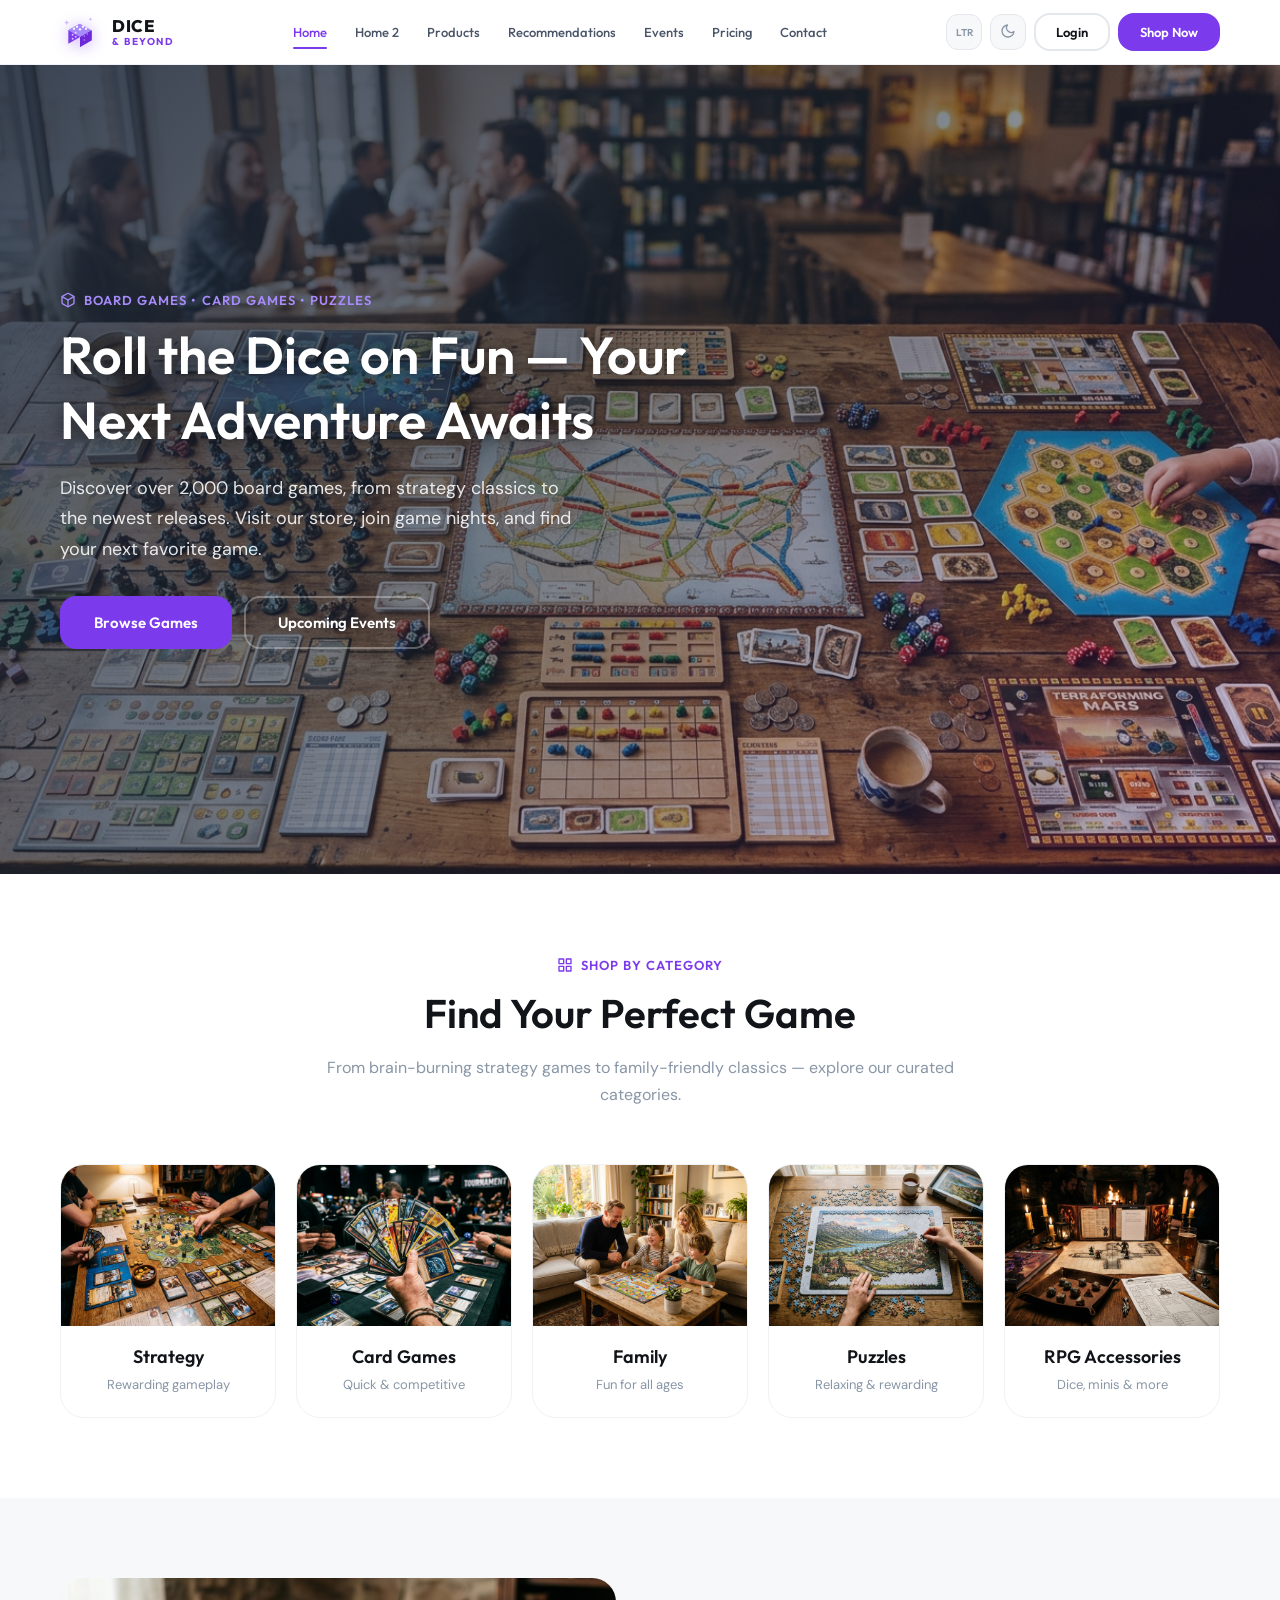
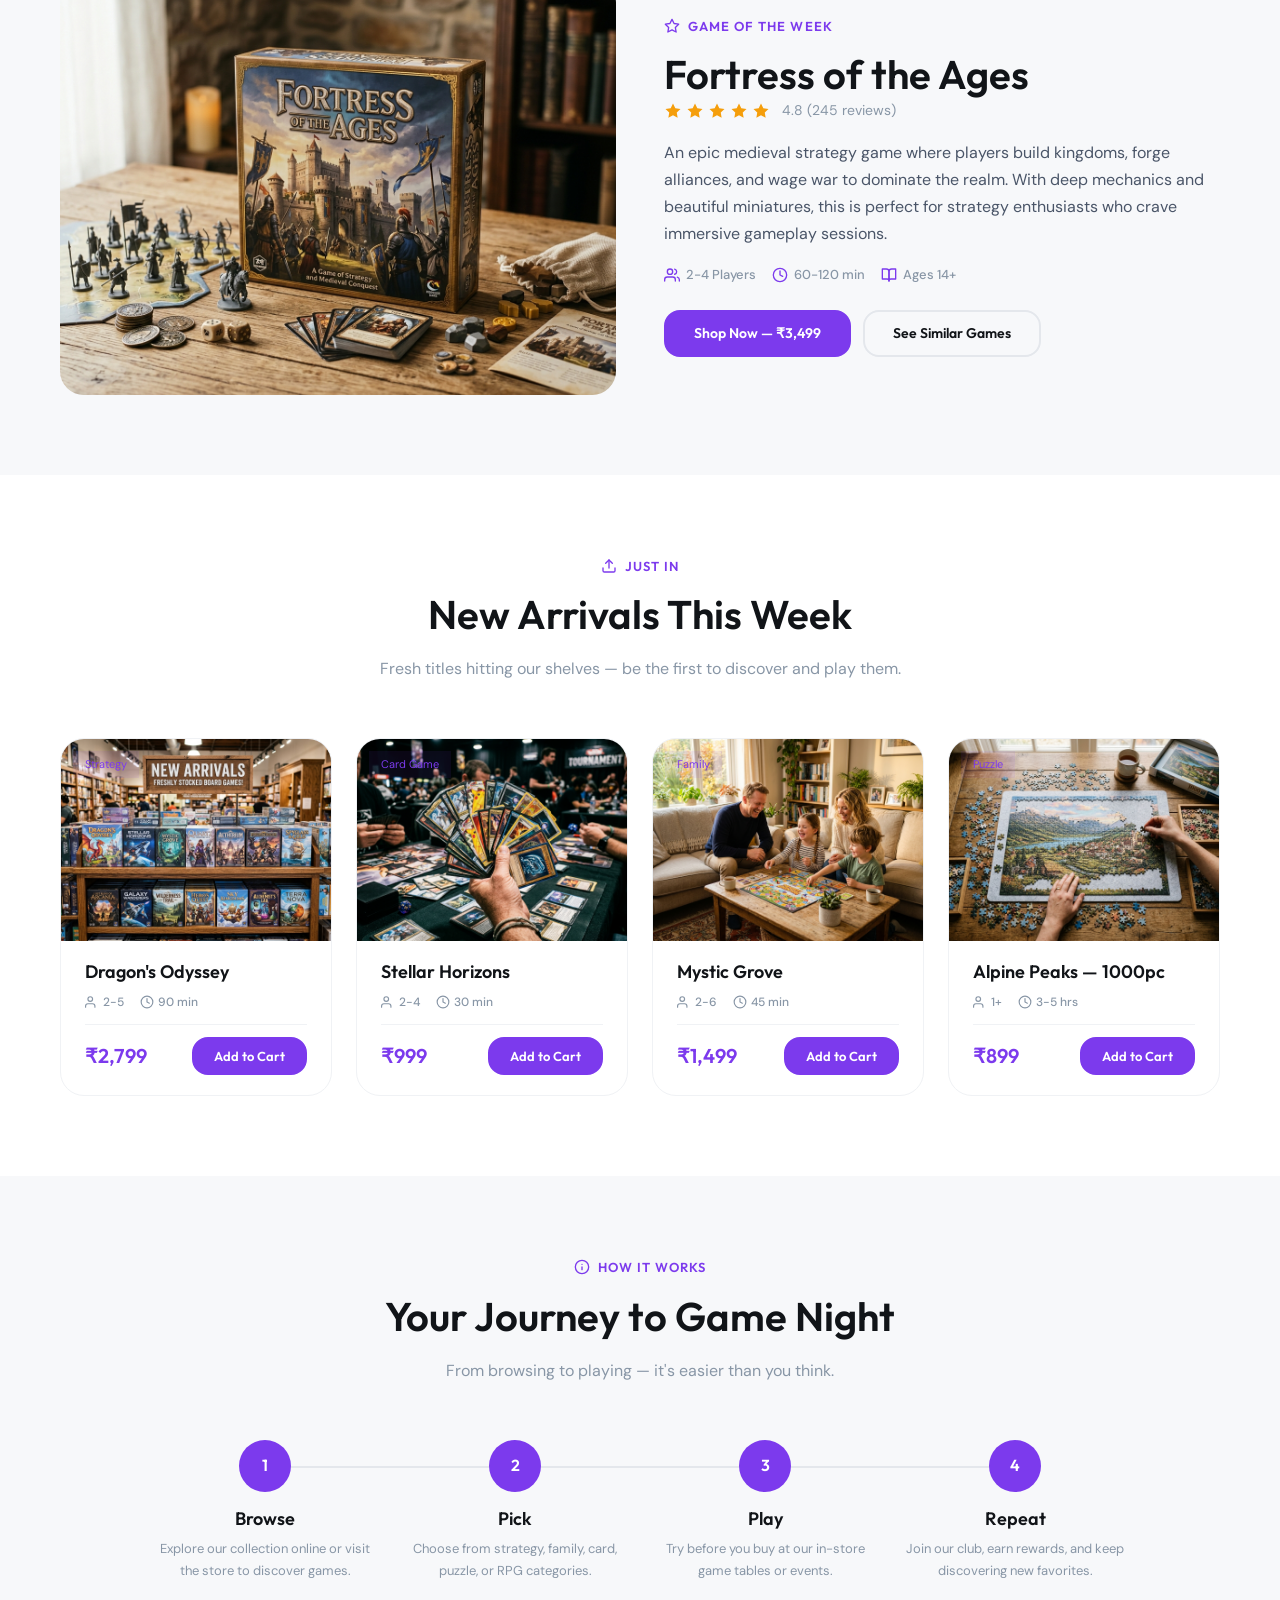
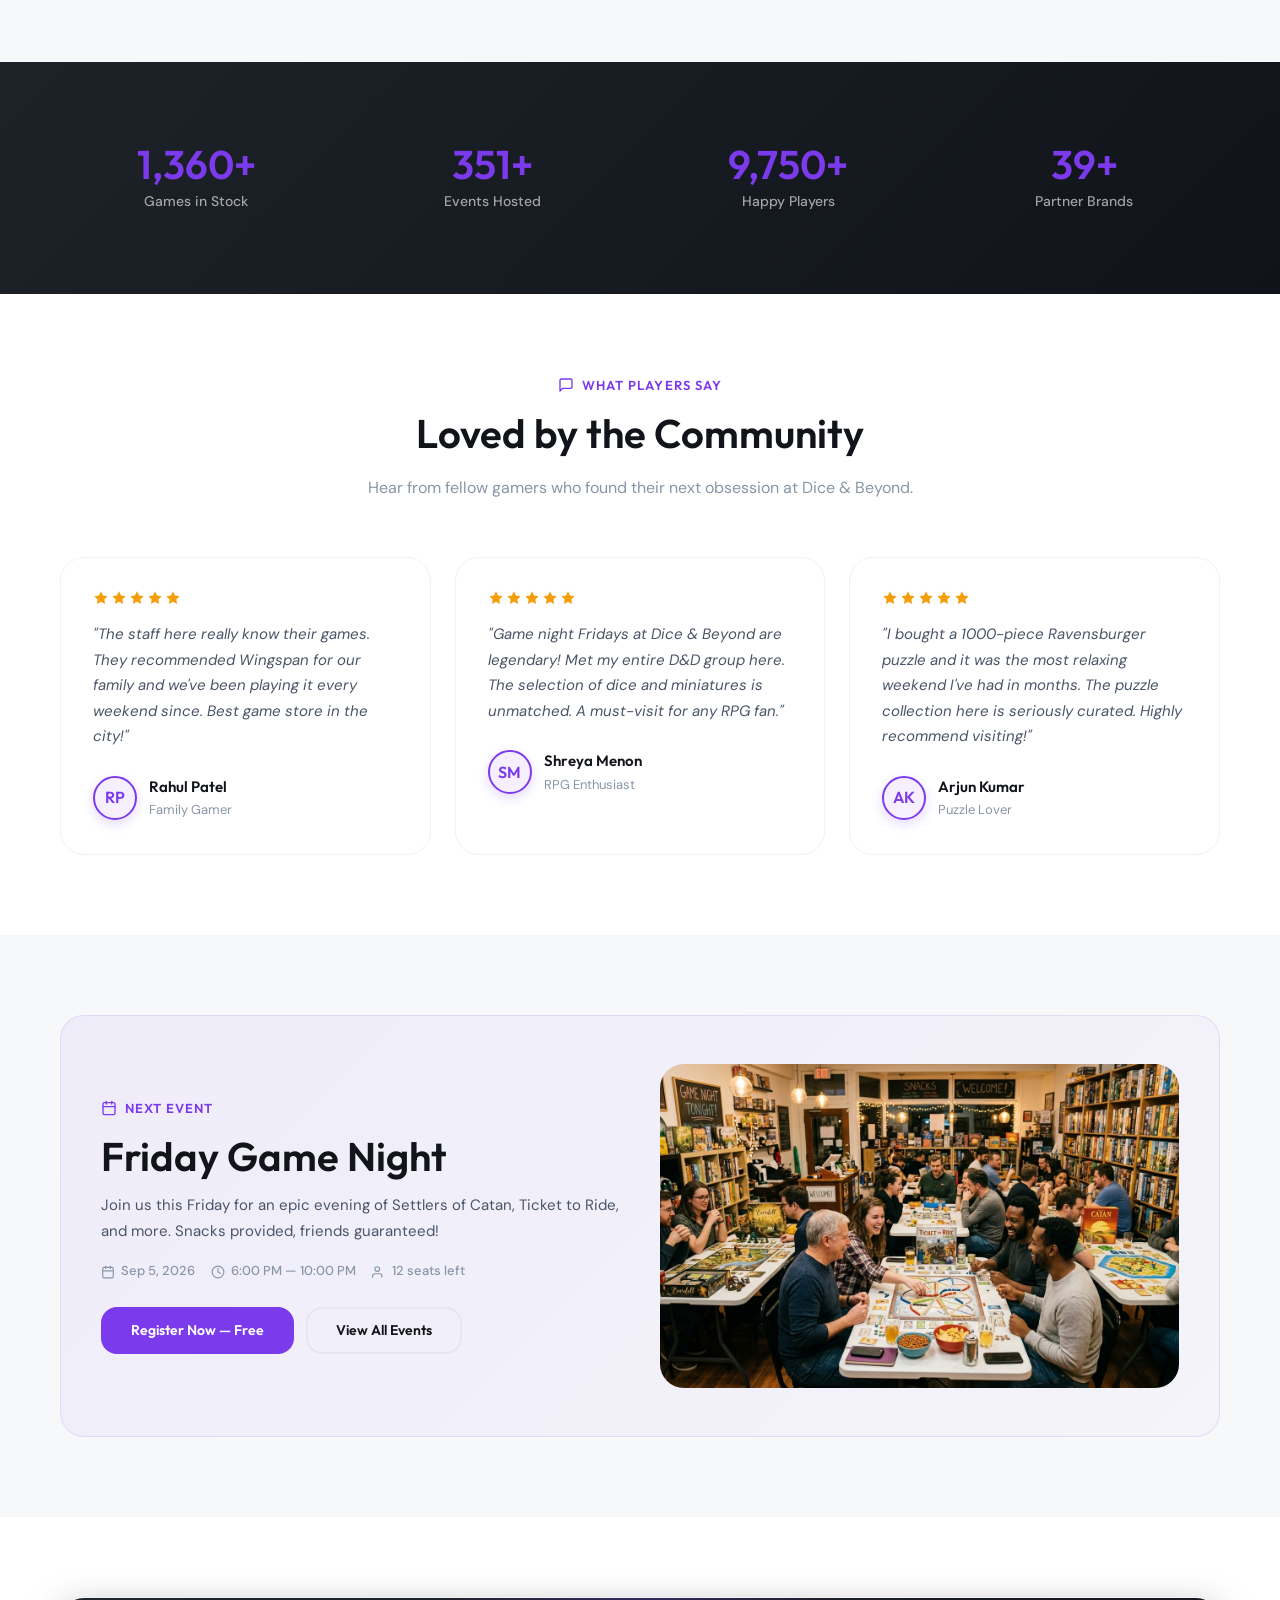
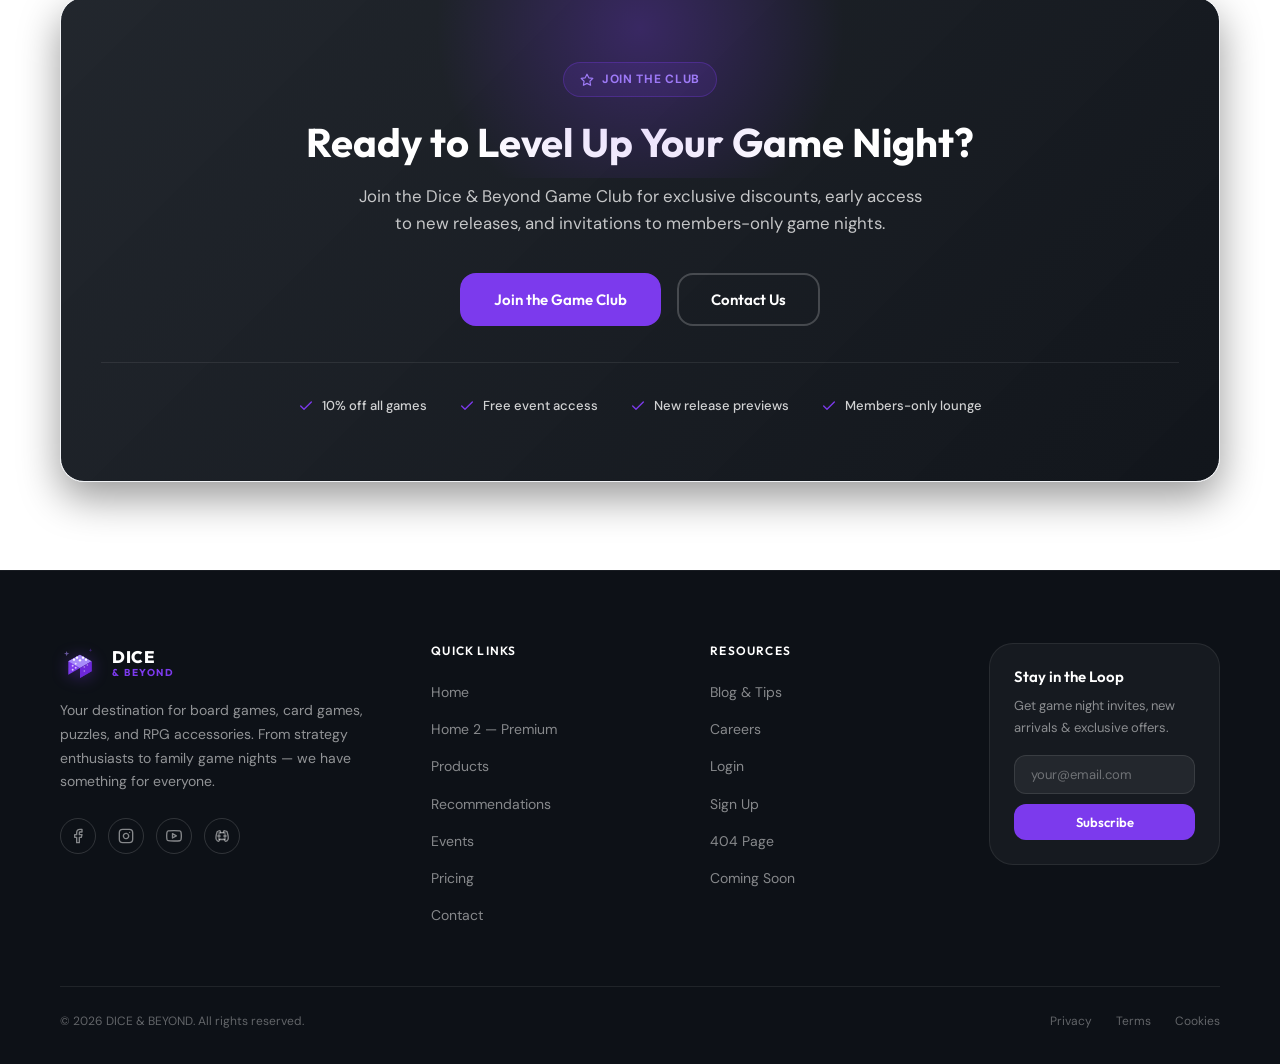
==== index.html @ 28b2716a "first commit" ====
<!DOCTYPE html>
<html lang="en" id="root-html">
<head>
    <meta charset="UTF-8">
    <meta name="viewport" content="width=device-width, initial-scale=1.0">
    <meta name="description" content="Dice & Beyond — Your ultimate destination for board games, card games, puzzles, RPG accessories, and game night events. Browse our curated collection and join the community.">
    <title>Dice & Beyond — Hobby & Board Games Store</title>
    <link rel="icon" type="image/svg+xml" href="favicon.svg">
    <link rel="stylesheet" href="style.css">
</head>
<body>

<!-- NAVBAR -->
<div id="main-nav"></div>

<!-- ====== SECTION 1: HERO ====== -->
<section class="hero">
    <div class="hero-bg">
        <img src="assets/images/hero_bg_home1.jpg" alt="Board games spread on table" />
    </div>
    <div class="hero-overlay"></div>
    <!-- Floating dice decorations -->
    <svg class="hero-dice-float" width="80" height="80" viewBox="0 0 120 120" fill="none">
        <path d="M60 75 L95 55 L95 85 L60 105 Z" fill="#A78BFA" opacity="0.5"/>
        <path d="M25 55 L60 35 L60 75 L25 95 Z" fill="#7C3AED" opacity="0.6"/>
        <path d="M25 55 L60 35 L95 55 L60 75 Z" fill="#C4B5FD" opacity="0.5"/>
        <circle cx="42" cy="50" r="3.5" fill="#fff" opacity="0.6"/>
        <circle cx="60" cy="52" r="3.5" fill="#fff" opacity="0.6"/>
        <circle cx="78" cy="50" r="3.5" fill="#fff" opacity="0.6"/>
    </svg>
    <svg class="hero-dice-float" width="60" height="60" viewBox="0 0 120 120" fill="none">
        <path d="M60 75 L95 55 L95 85 L60 105 Z" fill="#A78BFA" opacity="0.4"/>
        <path d="M25 55 L60 35 L60 75 L25 95 Z" fill="#7C3AED" opacity="0.5"/>
        <path d="M25 55 L60 35 L95 55 L60 75 Z" fill="#C4B5FD" opacity="0.4"/>
    </svg>
    <div class="container hero-content">
        <div class="section-label" style="color:#A78BFA;">
            <svg xmlns="http://www.w3.org/2000/svg" width="16" height="16" viewBox="0 0 24 24" fill="none" stroke="currentColor" stroke-width="2" stroke-linecap="round" stroke-linejoin="round"><path d="M21 16V8a2 2 0 0 0-1-1.73l-7-4a2 2 0 0 0-2 0l-7 4A2 2 0 0 0 3 8v8a2 2 0 0 0 1 1.73l7 4a2 2 0 0 0 2 0l7-4A2 2 0 0 0 21 16z"/><polyline points="3.27 6.96 12 12.01 20.73 6.96"/><line x1="12" y1="22.08" x2="12" y2="12"/></svg>
            BOARD GAMES • CARD GAMES • PUZZLES
        </div>
        <h1 style="color:#fff;max-width:650px;margin-bottom:1.25rem;text-shadow:0 3px 18px rgba(0,0,0,0.6);">Roll the Dice on Fun — Your Next Adventure Awaits</h1>
        <p style="color:rgba(255,255,255,0.88);font-size:1.125rem;max-width:520px;margin-bottom:2rem;">Discover over 2,000 board games, from strategy classics to the newest releases. Visit our store, join game nights, and find your next favorite game.</p>
        <div style="display:flex;gap:0.75rem;flex-wrap:wrap;">
            <a href="products.html" class="btn btn-primary btn-lg">Browse Games</a>
            <a href="events.html" class="btn btn-secondary btn-lg" style="color:#fff;border-color:rgba(255,255,255,0.3);">Upcoming Events</a>
        </div>
    </div>
</section>

<!-- ====== SECTION 2: FEATURED CATEGORIES ====== -->
<section class="section">
    <div class="container">
        <div class="section-header animate-on-scroll">
            <div class="section-label"><svg xmlns="http://www.w3.org/2000/svg" width="16" height="16" viewBox="0 0 24 24" fill="none" stroke="currentColor" stroke-width="2" stroke-linecap="round" stroke-linejoin="round"><rect x="3" y="3" width="7" height="7"/><rect x="14" y="3" width="7" height="7"/><rect x="14" y="14" width="7" height="7"/><rect x="3" y="14" width="7" height="7"/></svg> Shop by Category</div>
            <h2>Find Your Perfect Game</h2>
            <p>From brain-burning strategy games to family-friendly classics — explore our curated categories.</p>
        </div>
        <div class="grid grid-5 animate-on-scroll" style="gap:1.25rem;">
            <!-- Strategy -->
            <div class="card-flat" style="text-align:center;">
                <div style="aspect-ratio:4/3;overflow:hidden;">
                    <img src="assets/images/category_strategy.jpg" alt="Strategy Games" class="img-cover" />
                </div>
                <div style="padding:1.25rem;">
                    <h4 style="margin-bottom:0.375rem;">Strategy</h4>
                    <p style="font-size:0.8125rem;color:var(--text-muted);">Rewarding gameplay</p>
                </div>
            </div>
            <!-- Card -->
            <div class="card-flat" style="text-align:center;">
                <div style="aspect-ratio:4/3;overflow:hidden;">
                    <img src="assets/images/category_card.jpg" alt="Card Games" class="img-cover" />
                </div>
                <div style="padding:1.25rem;">
                    <h4 style="margin-bottom:0.375rem;">Card Games</h4>
                    <p style="font-size:0.8125rem;color:var(--text-muted);">Quick & competitive</p>
                </div>
            </div>
            <!-- Family -->
            <div class="card-flat" style="text-align:center;">
                <div style="aspect-ratio:4/3;overflow:hidden;">
                    <img src="assets/images/category_family.jpg" alt="Family Games" class="img-cover" />
                </div>
                <div style="padding:1.25rem;">
                    <h4 style="margin-bottom:0.375rem;">Family</h4>
                    <p style="font-size:0.8125rem;color:var(--text-muted);">Fun for all ages</p>
                </div>
            </div>
            <!-- Puzzle -->
            <div class="card-flat" style="text-align:center;">
                <div style="aspect-ratio:4/3;overflow:hidden;">
                    <img src="assets/images/category_puzzle.jpg" alt="Puzzles" class="img-cover" />
                </div>
                <div style="padding:1.25rem;">
                    <h4 style="margin-bottom:0.375rem;">Puzzles</h4>
                    <p style="font-size:0.8125rem;color:var(--text-muted);">Relaxing & rewarding</p>
                </div>
            </div>
            <!-- RPG -->
            <div class="card-flat" style="text-align:center;">
                <div style="aspect-ratio:4/3;overflow:hidden;">
                    <img src="assets/images/category_rpg.jpg" alt="RPG Accessories" class="img-cover" />
                </div>
                <div style="padding:1.25rem;">
                    <h4 style="margin-bottom:0.375rem;">RPG Accessories</h4>
                    <p style="font-size:0.8125rem;color:var(--text-muted);">Dice, minis & more</p>
                </div>
            </div>
        </div>
    </div>
</section>

<!-- ====== SECTION 4: GAME OF THE WEEK ====== -->
<section class="section bg-surface">
    <div class="container">
        <div class="gotw-split animate-on-scroll">
            <div class="gotw-image">
                <img src="assets/images/game_of_week.jpg" alt="Fortress of the Ages — Game of the Week" />
            </div>
            <div class="gotw-details">
                <div class="section-label"><svg xmlns="http://www.w3.org/2000/svg" width="16" height="16" viewBox="0 0 24 24" fill="none" stroke="currentColor" stroke-width="2" stroke-linecap="round" stroke-linejoin="round"><polygon points="12 2 15.09 8.26 22 9.27 17 14.14 18.18 21.02 12 17.77 5.82 21.02 7 14.14 2 9.27 8.91 8.26 12 2"/></svg> Game of the Week</div>
                <h2>Fortress of the Ages</h2>
                <div class="game-rating">
                    <svg xmlns="http://www.w3.org/2000/svg" width="18" height="18" viewBox="0 0 24 24" fill="#F59E0B" stroke="none"><polygon points="12 2 15.09 8.26 22 9.27 17 14.14 18.18 21.02 12 17.77 5.82 21.02 7 14.14 2 9.27 8.91 8.26 12 2"/></svg>
                    <svg xmlns="http://www.w3.org/2000/svg" width="18" height="18" viewBox="0 0 24 24" fill="#F59E0B" stroke="none"><polygon points="12 2 15.09 8.26 22 9.27 17 14.14 18.18 21.02 12 17.77 5.82 21.02 7 14.14 2 9.27 8.91 8.26 12 2"/></svg>
                    <svg xmlns="http://www.w3.org/2000/svg" width="18" height="18" viewBox="0 0 24 24" fill="#F59E0B" stroke="none"><polygon points="12 2 15.09 8.26 22 9.27 17 14.14 18.18 21.02 12 17.77 5.82 21.02 7 14.14 2 9.27 8.91 8.26 12 2"/></svg>
                    <svg xmlns="http://www.w3.org/2000/svg" width="18" height="18" viewBox="0 0 24 24" fill="#F59E0B" stroke="none"><polygon points="12 2 15.09 8.26 22 9.27 17 14.14 18.18 21.02 12 17.77 5.82 21.02 7 14.14 2 9.27 8.91 8.26 12 2"/></svg>
                    <svg xmlns="http://www.w3.org/2000/svg" width="18" height="18" viewBox="0 0 24 24" fill="#F59E0B" stroke="none"><polygon points="12 2 15.09 8.26 22 9.27 17 14.14 18.18 21.02 12 17.77 5.82 21.02 7 14.14 2 9.27 8.91 8.26 12 2"/></svg>
                    <span style="font-size:0.875rem;color:var(--text-muted);margin-left:0.5rem;">4.8 (245 reviews)</span>
                </div>
                <p style="margin-bottom:1rem;">An epic medieval strategy game where players build kingdoms, forge alliances, and wage war to dominate the realm. With deep mechanics and beautiful miniatures, this is perfect for strategy enthusiasts who crave immersive gameplay sessions.</p>
                <div class="game-meta">
                    <span class="game-meta-item"><svg xmlns="http://www.w3.org/2000/svg" width="16" height="16" viewBox="0 0 24 24" fill="none" stroke="currentColor" stroke-width="2" stroke-linecap="round" stroke-linejoin="round"><path d="M17 21v-2a4 4 0 0 0-4-4H5a4 4 0 0 0-4 4v2"/><circle cx="9" cy="7" r="4"/><path d="M23 21v-2a4 4 0 0 0-3-3.87"/><path d="M16 3.13a4 4 0 0 1 0 7.75"/></svg> 2-4 Players</span>
                    <span class="game-meta-item"><svg xmlns="http://www.w3.org/2000/svg" width="16" height="16" viewBox="0 0 24 24" fill="none" stroke="currentColor" stroke-width="2" stroke-linecap="round" stroke-linejoin="round"><circle cx="12" cy="12" r="10"/><polyline points="12 6 12 12 16 14"/></svg> 60-120 min</span>
                    <span class="game-meta-item"><svg xmlns="http://www.w3.org/2000/svg" width="16" height="16" viewBox="0 0 24 24" fill="none" stroke="currentColor" stroke-width="2" stroke-linecap="round" stroke-linejoin="round"><path d="M2 3h6a4 4 0 0 1 4 4v14a3 3 0 0 0-3-3H2z"/><path d="M22 3h-6a4 4 0 0 0-4 4v14a3 3 0 0 1 3-3h7z"/></svg> Ages 14+</span>
                </div>
                <div style="display:flex;gap:0.75rem;flex-wrap:wrap;">
                    <a href="products.html" class="btn btn-primary">Shop Now — ₹3,499</a>
                    <a href="recommendations.html" class="btn btn-secondary">See Similar Games</a>
                </div>
            </div>
        </div>
    </div>
</section>

<!-- ====== SECTION 5: NEW ARRIVALS ====== -->
<section class="section">
    <div class="container">
        <div class="section-header animate-on-scroll">
            <div class="section-label"><svg xmlns="http://www.w3.org/2000/svg" width="16" height="16" viewBox="0 0 24 24" fill="none" stroke="currentColor" stroke-width="2" stroke-linecap="round" stroke-linejoin="round"><path d="M21 15v4a2 2 0 0 1-2 2H5a2 2 0 0 1-2-2v-4"/><polyline points="17 8 12 3 7 8"/><line x1="12" y1="3" x2="12" y2="15"/></svg> Just In</div>
            <h2>New Arrivals This Week</h2>
            <p>Fresh titles hitting our shelves — be the first to discover and play them.</p>
        </div>
        <div class="grid grid-4 animate-on-scroll">
            <div class="product-card">
                <div class="product-card-image"><img src="assets/images/new_arrivals.jpg" alt="Dragon's Odyssey" /><span class="badge-category">Strategy</span></div>
                <div class="product-card-body"><h4>Dragon's Odyssey</h4><div class="product-meta"><span><svg xmlns="http://www.w3.org/2000/svg" width="14" height="14" viewBox="0 0 24 24" fill="none" stroke="currentColor" stroke-width="2" stroke-linecap="round" stroke-linejoin="round"><path d="M17 21v-2a4 4 0 0 0-4-4H5a4 4 0 0 0-4 4v2"/><circle cx="9" cy="7" r="4"/></svg> 2-5</span><span><svg xmlns="http://www.w3.org/2000/svg" width="14" height="14" viewBox="0 0 24 24" fill="none" stroke="currentColor" stroke-width="2" stroke-linecap="round" stroke-linejoin="round"><circle cx="12" cy="12" r="10"/><polyline points="12 6 12 12 16 14"/></svg> 90 min</span></div><div class="product-price">₹2,799<a href="products.html" class="btn btn-primary btn-sm">Add to Cart</a></div></div>
            </div>
            <div class="product-card">
                <div class="product-card-image"><img src="assets/images/category_card.jpg" alt="Stellar Horizons" /><span class="badge-category">Card Game</span></div>
                <div class="product-card-body"><h4>Stellar Horizons</h4><div class="product-meta"><span><svg xmlns="http://www.w3.org/2000/svg" width="14" height="14" viewBox="0 0 24 24" fill="none" stroke="currentColor" stroke-width="2" stroke-linecap="round" stroke-linejoin="round"><path d="M17 21v-2a4 4 0 0 0-4-4H5a4 4 0 0 0-4 4v2"/><circle cx="9" cy="7" r="4"/></svg> 2-4</span><span><svg xmlns="http://www.w3.org/2000/svg" width="14" height="14" viewBox="0 0 24 24" fill="none" stroke="currentColor" stroke-width="2" stroke-linecap="round" stroke-linejoin="round"><circle cx="12" cy="12" r="10"/><polyline points="12 6 12 12 16 14"/></svg> 30 min</span></div><div class="product-price">₹999<a href="products.html" class="btn btn-primary btn-sm">Add to Cart</a></div></div>
            </div>
            <div class="product-card">
                <div class="product-card-image"><img src="assets/images/category_family.jpg" alt="Mystic Grove" /><span class="badge-category">Family</span></div>
                <div class="product-card-body"><h4>Mystic Grove</h4><div class="product-meta"><span><svg xmlns="http://www.w3.org/2000/svg" width="14" height="14" viewBox="0 0 24 24" fill="none" stroke="currentColor" stroke-width="2" stroke-linecap="round" stroke-linejoin="round"><path d="M17 21v-2a4 4 0 0 0-4-4H5a4 4 0 0 0-4 4v2"/><circle cx="9" cy="7" r="4"/></svg> 2-6</span><span><svg xmlns="http://www.w3.org/2000/svg" width="14" height="14" viewBox="0 0 24 24" fill="none" stroke="currentColor" stroke-width="2" stroke-linecap="round" stroke-linejoin="round"><circle cx="12" cy="12" r="10"/><polyline points="12 6 12 12 16 14"/></svg> 45 min</span></div><div class="product-price">₹1,499<a href="products.html" class="btn btn-primary btn-sm">Add to Cart</a></div></div>
            </div>
            <div class="product-card">
                <div class="product-card-image"><img src="assets/images/category_puzzle.jpg" alt="Alpine Peaks Puzzle" /><span class="badge-category">Puzzle</span></div>
                <div class="product-card-body"><h4>Alpine Peaks — 1000pc</h4><div class="product-meta"><span><svg xmlns="http://www.w3.org/2000/svg" width="14" height="14" viewBox="0 0 24 24" fill="none" stroke="currentColor" stroke-width="2" stroke-linecap="round" stroke-linejoin="round"><path d="M17 21v-2a4 4 0 0 0-4-4H5a4 4 0 0 0-4 4v2"/><circle cx="9" cy="7" r="4"/></svg> 1+</span><span><svg xmlns="http://www.w3.org/2000/svg" width="14" height="14" viewBox="0 0 24 24" fill="none" stroke="currentColor" stroke-width="2" stroke-linecap="round" stroke-linejoin="round"><circle cx="12" cy="12" r="10"/><polyline points="12 6 12 12 16 14"/></svg> 3-5 hrs</span></div><div class="product-price">₹899<a href="products.html" class="btn btn-primary btn-sm">Add to Cart</a></div></div>
            </div>
        </div>
    </div>
</section>

<!-- ====== SECTION 6: HOW IT WORKS ====== -->
<section class="section bg-surface">
    <div class="container">
        <div class="section-header animate-on-scroll">
            <div class="section-label"><svg xmlns="http://www.w3.org/2000/svg" width="16" height="16" viewBox="0 0 24 24" fill="none" stroke="currentColor" stroke-width="2" stroke-linecap="round" stroke-linejoin="round"><circle cx="12" cy="12" r="10"/><path d="M12 16v-4"/><path d="M12 8h.01"/></svg> How It Works</div>
            <h2>Your Journey to Game Night</h2>
            <p>From browsing to playing — it's easier than you think.</p>
        </div>
        <div class="process-strip animate-on-scroll">
            <div class="process-step">
                <div class="process-number">1</div>
                <h4>Browse</h4>
                <p>Explore our collection online or visit the store to discover games.</p>
            </div>
            <div class="process-step">
                <div class="process-number">2</div>
                <h4>Pick</h4>
                <p>Choose from strategy, family, card, puzzle, or RPG categories.</p>
            </div>
            <div class="process-step">
                <div class="process-number">3</div>
                <h4>Play</h4>
                <p>Try before you buy at our in-store game tables or events.</p>
            </div>
            <div class="process-step">
                <div class="process-number">4</div>
                <h4>Repeat</h4>
                <p>Join our club, earn rewards, and keep discovering new favorites.</p>
            </div>
        </div>
    </div>
</section>

<!-- ====== SECTION 7: STATS ====== -->
<section class="section" style="background:linear-gradient(135deg, rgba(22,27,34,0.97) 0%, rgba(13,17,23,0.99) 100%);color:#fff;">
    <div class="container">
        <div class="grid grid-4 animate-on-scroll" style="text-align:center;">
            <div class="stat-item">
                <div class="stat-value" data-count="2000" data-suffix="+">0</div>
                <div class="stat-label" style="color:rgba(255,255,255,0.6);">Games in Stock</div>
            </div>
            <div class="stat-item">
                <div class="stat-value" data-count="500" data-suffix="+">0</div>
                <div class="stat-label" style="color:rgba(255,255,255,0.6);">Events Hosted</div>
            </div>
            <div class="stat-item">
                <div class="stat-value" data-count="15000" data-suffix="+">0</div>
                <div class="stat-label" style="color:rgba(255,255,255,0.6);">Happy Players</div>
            </div>
            <div class="stat-item">
                <div class="stat-value" data-count="50" data-suffix="+">0</div>
                <div class="stat-label" style="color:rgba(255,255,255,0.6);">Partner Brands</div>
            </div>
        </div>
    </div>
</section>

<!-- ====== SECTION 8: TESTIMONIALS ====== -->
<section class="section">
    <div class="container">
        <div class="section-header animate-on-scroll">
            <div class="section-label"><svg xmlns="http://www.w3.org/2000/svg" width="16" height="16" viewBox="0 0 24 24" fill="none" stroke="currentColor" stroke-width="2" stroke-linecap="round" stroke-linejoin="round"><path d="M21 15a2 2 0 0 1-2 2H7l-4 4V5a2 2 0 0 1 2-2h14a2 2 0 0 1 2 2z"/></svg> What Players Say</div>
            <h2>Loved by the Community</h2>
            <p>Hear from fellow gamers who found their next obsession at Dice & Beyond.</p>
        </div>
        <div class="grid grid-3 animate-on-scroll">
            <div class="testimonial-card">
                <div class="stars">
                    <svg xmlns="http://www.w3.org/2000/svg" width="16" height="16" viewBox="0 0 24 24" fill="#F59E0B" stroke="none"><polygon points="12 2 15.09 8.26 22 9.27 17 14.14 18.18 21.02 12 17.77 5.82 21.02 7 14.14 2 9.27 8.91 8.26 12 2"/></svg>
                    <svg xmlns="http://www.w3.org/2000/svg" width="16" height="16" viewBox="0 0 24 24" fill="#F59E0B" stroke="none"><polygon points="12 2 15.09 8.26 22 9.27 17 14.14 18.18 21.02 12 17.77 5.82 21.02 7 14.14 2 9.27 8.91 8.26 12 2"/></svg>
                    <svg xmlns="http://www.w3.org/2000/svg" width="16" height="16" viewBox="0 0 24 24" fill="#F59E0B" stroke="none"><polygon points="12 2 15.09 8.26 22 9.27 17 14.14 18.18 21.02 12 17.77 5.82 21.02 7 14.14 2 9.27 8.91 8.26 12 2"/></svg>
                    <svg xmlns="http://www.w3.org/2000/svg" width="16" height="16" viewBox="0 0 24 24" fill="#F59E0B" stroke="none"><polygon points="12 2 15.09 8.26 22 9.27 17 14.14 18.18 21.02 12 17.77 5.82 21.02 7 14.14 2 9.27 8.91 8.26 12 2"/></svg>
                    <svg xmlns="http://www.w3.org/2000/svg" width="16" height="16" viewBox="0 0 24 24" fill="#F59E0B" stroke="none"><polygon points="12 2 15.09 8.26 22 9.27 17 14.14 18.18 21.02 12 17.77 5.82 21.02 7 14.14 2 9.27 8.91 8.26 12 2"/></svg>
                </div>
                <p class="quote">"The staff here really know their games. They recommended Wingspan for our family and we've been playing it every weekend since. Best game store in the city!"</p>
                <div class="author">
                    <div class="author-avatar">RP</div>
                    <div>
                        <div class="author-name">Rahul Patel</div>
                        <div class="author-role">Family Gamer</div>
                    </div>
                </div>
            </div>
            <div class="testimonial-card">
                <div class="stars">
                    <svg xmlns="http://www.w3.org/2000/svg" width="16" height="16" viewBox="0 0 24 24" fill="#F59E0B" stroke="none"><polygon points="12 2 15.09 8.26 22 9.27 17 14.14 18.18 21.02 12 17.77 5.82 21.02 7 14.14 2 9.27 8.91 8.26 12 2"/></svg>
                    <svg xmlns="http://www.w3.org/2000/svg" width="16" height="16" viewBox="0 0 24 24" fill="#F59E0B" stroke="none"><polygon points="12 2 15.09 8.26 22 9.27 17 14.14 18.18 21.02 12 17.77 5.82 21.02 7 14.14 2 9.27 8.91 8.26 12 2"/></svg>
                    <svg xmlns="http://www.w3.org/2000/svg" width="16" height="16" viewBox="0 0 24 24" fill="#F59E0B" stroke="none"><polygon points="12 2 15.09 8.26 22 9.27 17 14.14 18.18 21.02 12 17.77 5.82 21.02 7 14.14 2 9.27 8.91 8.26 12 2"/></svg>
                    <svg xmlns="http://www.w3.org/2000/svg" width="16" height="16" viewBox="0 0 24 24" fill="#F59E0B" stroke="none"><polygon points="12 2 15.09 8.26 22 9.27 17 14.14 18.18 21.02 12 17.77 5.82 21.02 7 14.14 2 9.27 8.91 8.26 12 2"/></svg>
                    <svg xmlns="http://www.w3.org/2000/svg" width="16" height="16" viewBox="0 0 24 24" fill="#F59E0B" stroke="none"><polygon points="12 2 15.09 8.26 22 9.27 17 14.14 18.18 21.02 12 17.77 5.82 21.02 7 14.14 2 9.27 8.91 8.26 12 2"/></svg>
                </div>
                <p class="quote">"Game night Fridays at Dice & Beyond are legendary! Met my entire D&D group here. The selection of dice and miniatures is unmatched. A must-visit for any RPG fan."</p>
                <div class="author">
                    <div class="author-avatar">SM</div>
                    <div>
                        <div class="author-name">Shreya Menon</div>
                        <div class="author-role">RPG Enthusiast</div>
                    </div>
                </div>
            </div>
            <div class="testimonial-card">
                <div class="stars">
                    <svg xmlns="http://www.w3.org/2000/svg" width="16" height="16" viewBox="0 0 24 24" fill="#F59E0B" stroke="none"><polygon points="12 2 15.09 8.26 22 9.27 17 14.14 18.18 21.02 12 17.77 5.82 21.02 7 14.14 2 9.27 8.91 8.26 12 2"/></svg>
                    <svg xmlns="http://www.w3.org/2000/svg" width="16" height="16" viewBox="0 0 24 24" fill="#F59E0B" stroke="none"><polygon points="12 2 15.09 8.26 22 9.27 17 14.14 18.18 21.02 12 17.77 5.82 21.02 7 14.14 2 9.27 8.91 8.26 12 2"/></svg>
                    <svg xmlns="http://www.w3.org/2000/svg" width="16" height="16" viewBox="0 0 24 24" fill="#F59E0B" stroke="none"><polygon points="12 2 15.09 8.26 22 9.27 17 14.14 18.18 21.02 12 17.77 5.82 21.02 7 14.14 2 9.27 8.91 8.26 12 2"/></svg>
                    <svg xmlns="http://www.w3.org/2000/svg" width="16" height="16" viewBox="0 0 24 24" fill="#F59E0B" stroke="none"><polygon points="12 2 15.09 8.26 22 9.27 17 14.14 18.18 21.02 12 17.77 5.82 21.02 7 14.14 2 9.27 8.91 8.26 12 2"/></svg>
                    <svg xmlns="http://www.w3.org/2000/svg" width="16" height="16" viewBox="0 0 24 24" fill="#F59E0B" stroke="none"><polygon points="12 2 15.09 8.26 22 9.27 17 14.14 18.18 21.02 12 17.77 5.82 21.02 7 14.14 2 9.27 8.91 8.26 12 2"/></svg>
                </div>
                <p class="quote">"I bought a 1000-piece Ravensburger puzzle and it was the most relaxing weekend I've had in months. The puzzle collection here is seriously curated. Highly recommend visiting!"</p>
                <div class="author">
                    <div class="author-avatar">AK</div>
                    <div>
                        <div class="author-name">Arjun Kumar</div>
                        <div class="author-role">Puzzle Lover</div>
                    </div>
                </div>
            </div>
        </div>
    </div>
</section>

<!-- ====== SECTION 9: UPCOMING GAME NIGHT ====== -->
<section class="section bg-surface">
    <div class="container">
        <div class="animate-on-scroll" style="background:linear-gradient(135deg, rgba(124,58,237,0.06) 0%, rgba(167,139,250,0.04) 100%);border:1px solid rgba(124,58,237,0.12);border-radius:var(--radius-2xl);padding:3rem 2.5rem;display:grid;grid-template-columns:1fr 1fr;gap:2.5rem;align-items:center;">
            <div>
                <div class="section-label"><svg xmlns="http://www.w3.org/2000/svg" width="16" height="16" viewBox="0 0 24 24" fill="none" stroke="currentColor" stroke-width="2" stroke-linecap="round" stroke-linejoin="round"><rect x="3" y="4" width="18" height="18" rx="2" ry="2"/><line x1="16" y1="2" x2="16" y2="6"/><line x1="8" y1="2" x2="8" y2="6"/><line x1="3" y1="10" x2="21" y2="10"/></svg> Next Event</div>
                <h2 style="margin-bottom:0.75rem;">Friday Game Night</h2>
                <p style="margin-bottom:1rem;font-size:0.9375rem;">Join us this Friday for an epic evening of Settlers of Catan, Ticket to Ride, and more. Snacks provided, friends guaranteed!</p>
                <div style="display:flex;gap:1rem;margin-bottom:1.5rem;flex-wrap:wrap;">
                    <span style="display:inline-flex;align-items:center;gap:0.375rem;font-size:0.8125rem;color:var(--text-muted);font-weight:500;"><svg xmlns="http://www.w3.org/2000/svg" width="14" height="14" viewBox="0 0 24 24" fill="none" stroke="currentColor" stroke-width="2" stroke-linecap="round" stroke-linejoin="round"><rect x="3" y="4" width="18" height="18" rx="2" ry="2"/><line x1="16" y1="2" x2="16" y2="6"/><line x1="8" y1="2" x2="8" y2="6"/><line x1="3" y1="10" x2="21" y2="10"/></svg> Sep 5, 2026</span>
                    <span style="display:inline-flex;align-items:center;gap:0.375rem;font-size:0.8125rem;color:var(--text-muted);font-weight:500;"><svg xmlns="http://www.w3.org/2000/svg" width="14" height="14" viewBox="0 0 24 24" fill="none" stroke="currentColor" stroke-width="2" stroke-linecap="round" stroke-linejoin="round"><circle cx="12" cy="12" r="10"/><polyline points="12 6 12 12 16 14"/></svg> 6:00 PM — 10:00 PM</span>
                    <span style="display:inline-flex;align-items:center;gap:0.375rem;font-size:0.8125rem;color:var(--text-muted);font-weight:500;"><svg xmlns="http://www.w3.org/2000/svg" width="14" height="14" viewBox="0 0 24 24" fill="none" stroke="currentColor" stroke-width="2" stroke-linecap="round" stroke-linejoin="round"><path d="M17 21v-2a4 4 0 0 0-4-4H5a4 4 0 0 0-4 4v2"/><circle cx="9" cy="7" r="4"/></svg> 12 seats left</span>
                </div>
                <div style="display:flex;gap:0.75rem;flex-wrap:wrap;">
                    <a href="events.html" class="btn btn-primary">Register Now — Free</a>
                    <a href="events.html" class="btn btn-secondary">View All Events</a>
                </div>
            </div>
            <div style="border-radius:var(--radius-2xl);overflow:hidden;aspect-ratio:16/10;">
                <img src="assets/images/game_night_event.jpg" alt="Game Night Event" style="width:100%;height:100%;object-fit:cover;" />
            </div>
        </div>
        <style>
            @media (max-width: 768px) {
                .animate-on-scroll[style*="grid-template-columns"] {
                    grid-template-columns: 1fr !important;
                }
            }
        </style>
    </div>
</section>

<!-- ====== SECTION 10: CTA / NEWSLETTER ====== -->
<section class="cta-normal-section">
    <div class="container">
        <div class="cta-normal-card animate-on-scroll">
            <div class="cta-normal-badge">
                <svg xmlns="http://www.w3.org/2000/svg" width="14" height="14" viewBox="0 0 24 24" fill="none" stroke="currentColor" stroke-width="2" stroke-linecap="round" stroke-linejoin="round"><polygon points="12 2 15.09 8.26 22 9.27 17 14.14 18.18 21.02 12 17.77 5.82 21.02 7 14.14 2 9.27 8.91 8.26 12 2"/></svg>
                Join the Club
            </div>
            <h2 class="cta-normal-title">Ready to Level Up Your Game Night?</h2>
            <p class="cta-normal-desc">Join the Dice & Beyond Game Club for exclusive discounts, early access to new releases, and invitations to members-only game nights.</p>
            <div class="cta-normal-actions">
                <a href="pricing.html" class="btn btn-primary btn-lg">Join the Game Club</a>
                <a href="contact.html" class="btn btn-secondary btn-lg" style="color:#fff;border-color:rgba(255,255,255,0.2);">Contact Us</a>
            </div>
            <div class="cta-normal-features">
                <span class="cta-normal-feature-item"><svg xmlns="http://www.w3.org/2000/svg" width="16" height="16" viewBox="0 0 24 24" fill="none" stroke="currentColor" stroke-width="2.5" stroke-linecap="round" stroke-linejoin="round"><polyline points="20 6 9 17 4 12"/></svg> 10% off all games</span>
                <span class="cta-normal-feature-item"><svg xmlns="http://www.w3.org/2000/svg" width="16" height="16" viewBox="0 0 24 24" fill="none" stroke="currentColor" stroke-width="2.5" stroke-linecap="round" stroke-linejoin="round"><polyline points="20 6 9 17 4 12"/></svg> Free event access</span>
                <span class="cta-normal-feature-item"><svg xmlns="http://www.w3.org/2000/svg" width="16" height="16" viewBox="0 0 24 24" fill="none" stroke="currentColor" stroke-width="2.5" stroke-linecap="round" stroke-linejoin="round"><polyline points="20 6 9 17 4 12"/></svg> New release previews</span>
                <span class="cta-normal-feature-item"><svg xmlns="http://www.w3.org/2000/svg" width="16" height="16" viewBox="0 0 24 24" fill="none" stroke="currentColor" stroke-width="2.5" stroke-linecap="round" stroke-linejoin="round"><polyline points="20 6 9 17 4 12"/></svg> Members-only lounge</span>
            </div>
        </div>
    </div>
</section>

<!-- FOOTER -->
<div id="main-footer"></div>

<script src="components.js"></script>
</body>
</html>
---- style.css ----
/* ===== HOBBY & BOARD GAMES STORE — DESIGN SYSTEM ===== */

/* --- Google Fonts --- */
@import url('https://fonts.googleapis.com/css2?family=Outfit:wght@300;400;500;600;700;800;900&family=DM+Sans:wght@300;400;500;600;700&display=swap');

/* --- CSS Custom Properties --- */
:root {
    --primary: #7C3AED;
    --primary-hover: #6D28D9;
    --primary-light: #F5F3FF;
    --primary-glow: rgba(124, 58, 237, 0.30);
    --primary-subtle: rgba(124, 58, 237, 0.08);
    --secondary: #1E293B;
    --secondary-hover: #334155;
    --secondary-light: #f5f5f6;

    --text-heading: #111418;
    --text-body: #4A5568;
    --text-muted: #8896A6;
    --bg-body: #FFFFFF;
    --bg-surface: #F7F8FA;
    --bg-card: #FFFFFF;
    --border-default: #E4E7EC;
    --border-light: #F0F2F5;
    --shadow-sm: 0 1px 3px rgba(0,0,0,0.04);
    --shadow-md: 0 4px 16px rgba(0,0,0,0.06);
    --shadow-lg: 0 12px 40px rgba(0,0,0,0.08);
    --shadow-xl: 0 24px 64px rgba(0,0,0,0.10);
    --shadow-card: 0 2px 12px rgba(0,0,0,0.05);
    --shadow-card-hover: 0 12px 36px rgba(124,58,237,0.14), 0 4px 12px rgba(0,0,0,0.06);
    --shadow-glow: 0 0 40px rgba(124,58,237,0.18);

    --font-heading: 'Outfit', sans-serif;
    --font-body: 'DM Sans', sans-serif;
    --radius-sm: 0.5rem;
    --radius-md: 0.75rem;
    --radius-lg: 1rem;
    --radius-xl: 1.25rem;
    --radius-2xl: 1.5rem;
    --radius-3xl: 2rem;
    --radius-full: 9999px;
    --transition-fast: all 0.2s cubic-bezier(0.4, 0, 0.2, 1);
    --transition-smooth: all 0.35s cubic-bezier(0.4, 0, 0.2, 1);
    --transition-premium: all 0.5s cubic-bezier(0.16, 1, 0.3, 1);
}

/* --- Dark Mode --- */
.dark {
    --text-heading: #F1F3F5;
    --text-body: #A0AEC0;
    --text-muted: #6B7B8D;
    --bg-body: #0D1117;
    --bg-surface: #161B22;
    --bg-card: #1C2128;
    --border-default: #2D3339;
    --border-light: #21262D;
    --shadow-sm: 0 1px 3px rgba(0,0,0,0.2);
    --shadow-md: 0 4px 16px rgba(0,0,0,0.3);
    --shadow-lg: 0 12px 40px rgba(0,0,0,0.4);
    --shadow-xl: 0 24px 64px rgba(0,0,0,0.5);
    --shadow-card: 0 2px 12px rgba(0,0,0,0.2);
    --shadow-card-hover: 0 12px 36px rgba(124,58,237,0.18), 0 4px 12px rgba(0,0,0,0.3);
}

/* --- Base Reset --- */
*, *::before, *::after {
    margin: 0;
    padding: 0;
    box-sizing: border-box;
}

html {
    scroll-behavior: smooth;
    -webkit-font-smoothing: antialiased;
    -moz-osx-font-smoothing: grayscale;
    overflow-x: hidden;
}

body {
    font-family: var(--font-body);
    font-weight: 400;
    color: var(--text-body);
    background-color: var(--bg-body);
    line-height: 1.7;
    transition: background-color 0.3s ease, color 0.3s ease;
    overflow-x: hidden;
}

img {
    max-width: 100%;
    height: auto;
    display: block;
}

a {
    text-decoration: none;
    color: inherit;
    transition: var(--transition-fast);
}

ul, ol {
    list-style: none;
}

/* --- Typography --- */
h1, h2, h3, h4, h5, h6 {
    font-family: var(--font-heading);
    font-weight: 600;
    color: var(--text-heading);
    line-height: 1.25;
}

h1 { font-size: clamp(2rem, 5vw, 3.25rem); }
h2 { font-size: clamp(1.625rem, 4vw, 2.5rem); }
h3 { font-size: clamp(1.25rem, 3vw, 1.625rem); }
h4 { font-size: 1.125rem; }

p {
    font-weight: 400;
    line-height: 1.7;
    color: var(--text-body);
}

.text-muted { color: var(--text-muted); }

/* --- Layout --- */
.container {
    width: 100%;
    max-width: 1200px;
    margin: 0 auto;
    padding: 0 1.25rem;
}

.section {
    padding: 5rem 0;
}

.section-sm {
    padding: 3.5rem 0;
}

.section-header {
    text-align: center;
    max-width: 640px;
    margin: 0 auto 3.5rem auto;
}

.section-header h2 {
    margin-bottom: 1rem;
}

.section-header p {
    font-size: 1rem;
    color: var(--text-muted);
}

.section-label {
    display: inline-flex;
    align-items: center;
    gap: 0.5rem;
    font-family: var(--font-heading);
    font-weight: 600;
    font-size: 0.8125rem;
    color: var(--primary);
    text-transform: uppercase;
    letter-spacing: 0.08em;
    margin-bottom: 0.75rem;
}

.section-label i {
    font-size: 1rem;
    width: 1rem;
    height: 1rem;
    stroke-width: 2;
}

/* --- Grid System --- */
.grid { display: grid; gap: 1.5rem; }
.grid-2 { grid-template-columns: repeat(2, 1fr); }
.grid-3 { grid-template-columns: repeat(3, 1fr); }
.grid-4 { grid-template-columns: repeat(4, 1fr); }
.grid-5 { grid-template-columns: repeat(5, 1fr); }

@media (max-width: 1024px) {
    .grid-4 { grid-template-columns: repeat(2, 1fr); }
    .grid-5 { grid-template-columns: repeat(3, 1fr); }
}
@media (max-width: 1024px) and (min-width: 769px) {
    .grid-3 { grid-template-columns: repeat(2, 1fr); }
    .grid-3 > *:last-child:nth-child(odd) {
        grid-column: 1 / -1;
        max-width: 520px;
        width: 100%;
        justify-self: center;
    }
}
@media (max-width: 768px) {
    .grid-2, .grid-3, .grid-4, .grid-5 { grid-template-columns: 1fr; }
    .grid-3 > *:last-child:nth-child(odd) {
        max-width: 100%;
    }
}

/* --- Flex Utilities --- */
.flex { display: flex; }
.flex-col { flex-direction: column; }
.flex-center { display: flex; align-items: center; justify-content: center; }
.flex-between { display: flex; align-items: center; justify-content: space-between; }
.items-center { align-items: center; }
.gap-1 { gap: 0.5rem; }
.gap-2 { gap: 1rem; }
.gap-3 { gap: 1.5rem; }
.gap-4 { gap: 2rem; }
.text-center { text-align: center; }

/* --- Buttons --- */
.btn {
    display: inline-flex;
    align-items: center;
    justify-content: center;
    gap: 0.5rem;
    font-family: var(--font-heading);
    font-weight: 600;
    font-size: 0.875rem;
    padding: 0.75rem 1.75rem;
    border-radius: var(--radius-lg);
    border: 2px solid transparent;
    cursor: pointer;
    transition: var(--transition-smooth);
    white-space: nowrap;
    text-align: center;
    line-height: 1.4;
}

.btn-primary {
    background: var(--primary);
    color: #FFFFFF;
    border-color: var(--primary);
}

.btn-primary:hover {
    background: var(--primary-hover);
    border-color: var(--primary-hover);
    transform: translateY(-2px);
    box-shadow: 0 8px 24px rgba(124, 58, 237, 0.25);
}

.btn-secondary {
    background: transparent;
    color: var(--text-heading);
    border-color: var(--border-default);
}

.btn-secondary:hover {
    border-color: var(--primary);
    color: var(--primary);
    transform: translateY(-2px);
}

.dark .btn-secondary {
    color: var(--text-heading);
    border-color: var(--border-default);
}

.dark .btn-secondary:hover {
    border-color: var(--primary);
    color: var(--primary);
}

.btn-sm {
    font-size: 0.8125rem;
    padding: 0.5rem 1.25rem;
}

.btn-lg {
    font-size: 0.9375rem;
    padding: 0.875rem 2rem;
}

.btn i, .btn svg {
    width: 1rem;
    height: 1rem;
}

/* --- Cards --- */
.card {
    background: var(--bg-card);
    border: 1px solid var(--border-light);
    border-radius: var(--radius-2xl);
    padding: 2rem;
    transition: var(--transition-premium);
}

.card:hover {
    box-shadow: var(--shadow-card-hover);
    transform: translateY(-4px);
    border-color: rgba(124, 58, 237, 0.15);
}

.card-flat {
    background: var(--bg-card);
    border: 1px solid var(--border-light);
    border-radius: var(--radius-2xl);
    overflow: hidden;
    transition: var(--transition-premium);
}

.card-flat:hover {
    box-shadow: var(--shadow-card-hover);
    transform: translateY(-4px);
}

/* --- Icon Box --- */
.icon-box {
    width: 3.25rem;
    height: 3.25rem;
    border-radius: var(--radius-lg);
    display: flex;
    align-items: center;
    justify-content: center;
    background: var(--primary-subtle);
    color: var(--primary);
    font-size: 1.25rem;
    flex-shrink: 0;
}

.icon-box svg {
    width: 1.5rem;
    height: 1.5rem;
    stroke: var(--primary);
    stroke-width: 2;
    fill: none;
}

.icon-box-lg {
    width: 4rem;
    height: 4rem;
    border-radius: var(--radius-xl);
    font-size: 1.5rem;
}

.icon-box-lg svg {
    width: 1.75rem;
    height: 1.75rem;
}

/* --- Badge --- */
.badge {
    display: inline-flex;
    align-items: center;
    gap: 0.375rem;
    font-family: var(--font-heading);
    font-weight: 600;
    font-size: 0.6875rem;
    text-transform: uppercase;
    letter-spacing: 0.06em;
    padding: 0.375rem 0.875rem;
    border-radius: var(--radius-full);
    background: var(--primary);
    color: #fff;
}

.badge-outline {
    background: transparent;
    border: 1px solid var(--border-default);
    color: var(--text-body);
}

.badge-category {
    background: var(--primary-subtle);
    color: var(--primary);
    font-size: 0.6875rem;
    padding: 0.25rem 0.75rem;
}

/* --- Form Elements --- */
.form-group {
    margin-bottom: 1.25rem;
}

.form-label {
    display: block;
    font-family: var(--font-heading);
    font-weight: 600;
    font-size: 0.8125rem;
    color: var(--text-heading);
    margin-bottom: 0.5rem;
}

.form-input {
    width: 100%;
    padding: 0.75rem 1rem;
    font-family: var(--font-body);
    font-size: 0.875rem;
    font-weight: 400;
    color: var(--text-heading);
    background: var(--bg-card);
    border: 1.5px solid var(--border-default);
    border-radius: var(--radius-lg);
    outline: none;
    transition: var(--transition-fast);
}

.form-input:focus {
    border-color: var(--primary);
    box-shadow: 0 0 0 3px var(--primary-subtle);
}

.form-input::placeholder {
    color: var(--text-muted);
    font-weight: 400;
}

textarea.form-input {
    min-height: 120px;
    resize: vertical;
}

select.form-input {
    cursor: pointer;
    appearance: none;
    background-image: url("data:image/svg+xml,%3Csvg xmlns='http://www.w3.org/2000/svg' width='16' height='16' viewBox='0 0 24 24' fill='none' stroke='%238896A6' stroke-width='2' stroke-linecap='round' stroke-linejoin='round'%3E%3Cpolyline points='6 9 12 15 18 9'/%3E%3C/svg%3E");
    background-repeat: no-repeat;
    background-position: right 1rem center;
    padding-right: 2.5rem;
}

/* --- Password Field --- */
.password-wrapper {
    position: relative;
}

.password-wrapper .form-input {
    padding-right: 3rem;
}

.password-toggle {
    position: absolute;
    right: 1rem;
    top: 50%;
    transform: translateY(-50%);
    background: none;
    border: none;
    cursor: pointer;
    color: var(--text-muted);
    font-size: 0.875rem;
    transition: var(--transition-fast);
    padding: 0.25rem;
    display: flex;
    align-items: center;
    justify-content: center;
}

.password-toggle:hover {
    color: var(--primary);
}

.password-toggle svg {
    width: 1.125rem;
    height: 1.125rem;
    stroke: currentColor;
    stroke-width: 2;
    fill: none;
}

/* --- Divider --- */
.divider {
    display: flex;
    align-items: center;
    gap: 1rem;
    margin: 1.5rem 0;
    color: var(--text-muted);
    font-size: 0.8125rem;
}

.divider::before,
.divider::after {
    content: '';
    flex: 1;
    height: 1px;
    background: var(--border-default);
}

/* --- Hero --- */
.hero {
    position: relative;
    min-height: 90vh;
    display: flex;
    align-items: center;
    overflow: hidden;
}

.hero-bg {
    position: absolute;
    inset: 0;
    z-index: 0;
}

.hero-bg img {
    width: 100%;
    height: 100%;
    object-fit: cover;
    animation: slow-zoom 20s ease-in-out infinite;
}

.hero-overlay {
    position: absolute;
    inset: 0;
    background: linear-gradient(135deg, rgba(30,41,59,0.88) 0%, rgba(30,41,59,0.55) 50%, rgba(124,58,237,0.15) 100%);
    z-index: 1;
}

.hero-content {
    position: relative;
    z-index: 2;
}

/* --- Page Header (Inner Pages) --- */
.page-header {
    position: relative;
    min-height: 480px;
    display: flex;
    align-items: center;
    justify-content: center;
    padding: 5.5rem 0 10rem;
    background: #0B0F14;
    overflow: hidden;
}

.page-header-bg {
    position: absolute;
    inset: 0;
    z-index: 0;
}

.page-header-bg img {
    width: 100%;
    height: 100%;
    object-fit: cover;
    opacity: 0.88;
    filter: brightness(0.9) contrast(1.08);
    animation: slow-zoom 25s ease-in-out infinite alternate;
}

.page-header-overlay {
    position: absolute;
    inset: 0;
    background: linear-gradient(180deg, rgba(11, 15, 20, 0.45) 0%, rgba(11, 15, 20, 0.3) 35%, rgba(11, 15, 20, 0.82) 85%, var(--bg-body) 100%),
                linear-gradient(135deg, rgba(124, 58, 237, 0.1) 0%, transparent 60%);
    z-index: 1;
}

.page-header::before {
    content: '';
    position: absolute;
    top: -50%;
    right: -20%;
    width: 750px;
    height: 750px;
    background: radial-gradient(circle, var(--primary-glow) 0%, transparent 70%);
    border-radius: 50%;
    pointer-events: none;
    z-index: 1;
}

.page-header::after {
    content: '';
    position: absolute;
    bottom: 0;
    left: 0;
    right: 0;
    height: 60px;
    background: var(--bg-body);
    clip-path: ellipse(55% 100% at 50% 100%);
    z-index: 2;
}

.page-header .container {
    position: relative;
    z-index: 3;
    width: 100%;
    transform: translateY(-3rem);
}

.page-header h1 {
    color: #FFFFFF;
    margin-bottom: 0.75rem;
    text-shadow: 0 3px 18px rgba(0, 0, 0, 0.9), 0 1px 4px rgba(0, 0, 0, 0.8);
}

.page-header p {
    color: rgba(255, 255, 255, 0.92);
    font-size: 1.0625rem;
    max-width: 580px;
    text-shadow: 0 2px 12px rgba(0, 0, 0, 0.9), 0 1px 3px rgba(0, 0, 0, 0.8);
}

.page-header .breadcrumb {
    display: flex;
    align-items: center;
    gap: 0.5rem;
    margin-bottom: 1.5rem;
    font-size: 0.8125rem;
    color: rgba(255,255,255,0.7);
    text-shadow: 0 2px 8px rgba(0, 0, 0, 0.85);
}

.page-header .breadcrumb a {
    color: rgba(255,255,255,0.7);
}

.page-header .breadcrumb a:hover {
    color: var(--primary);
}

.page-header .breadcrumb .separator {
    color: rgba(255,255,255,0.3);
}

/* --- Testimonial Cards --- */
.testimonial-card {
    background: var(--bg-card);
    border: 1px solid var(--border-light);
    border-radius: var(--radius-2xl);
    padding: 2rem;
    transition: var(--transition-premium);
}

.testimonial-card:hover {
    box-shadow: var(--shadow-card-hover);
    transform: translateY(-3px);
}

.testimonial-card .stars {
    color: #F59E0B;
    font-size: 0.875rem;
    margin-bottom: 1rem;
    display: flex;
    gap: 0.125rem;
}

.testimonial-card .stars svg {
    width: 1rem;
    height: 1rem;
    fill: #F59E0B;
    stroke: none;
}

.testimonial-card .quote {
    font-size: 0.9375rem;
    line-height: 1.7;
    color: var(--text-body);
    margin-bottom: 1.5rem;
    font-style: italic;
}

.testimonial-card .author {
    display: flex;
    align-items: center;
    gap: 0.75rem;
}

.testimonial-card .author-avatar {
    width: 2.75rem;
    height: 2.75rem;
    border-radius: 50%;
    background: var(--primary-subtle);
    border: 2px solid var(--primary);
    display: flex;
    align-items: center;
    justify-content: center;
    color: var(--primary);
    font-family: var(--font-heading);
    font-weight: 600;
    font-size: 1rem;
    flex-shrink: 0;
    overflow: hidden;
    box-shadow: 0 4px 12px rgba(124, 58, 237, 0.2);
}

.testimonial-card .author-avatar img {
    width: 100%;
    height: 100%;
    object-fit: cover;
    border-radius: 50%;
    display: block;
}

.testimonial-card .author-name {
    font-family: var(--font-heading);
    font-weight: 600;
    font-size: 0.9375rem;
    color: var(--text-heading);
}

.testimonial-card .author-role {
    font-size: 0.8125rem;
    color: var(--text-muted);
}

/* --- Pricing Cards --- */
.pricing-card {
    background: var(--bg-card);
    border: 1px solid var(--border-light);
    border-radius: var(--radius-2xl);
    padding: 2.5rem 2rem;
    text-align: center;
    transition: var(--transition-premium);
    position: relative;
    display: flex;
    flex-direction: column;
    height: 100%;
}

.pricing-card:hover {
    transform: translateY(-6px);
    box-shadow: var(--shadow-card-hover);
}

.pricing-card.popular {
    border-color: var(--primary);
    box-shadow: var(--shadow-glow);
}

.pricing-card.popular::before {
    content: 'Most Popular';
    position: absolute;
    top: -0.75rem;
    left: 50%;
    transform: translateX(-50%);
    background: var(--primary);
    color: #fff;
    font-family: var(--font-heading);
    font-weight: 600;
    font-size: 0.6875rem;
    text-transform: uppercase;
    letter-spacing: 0.05em;
    padding: 0.375rem 1rem;
    border-radius: var(--radius-full);
}

.pricing-card .price {
    font-family: var(--font-heading);
    font-size: 2.75rem;
    font-weight: 600;
    color: var(--text-heading);
    line-height: 1;
    margin: 1.5rem 0 0.5rem;
}

.pricing-card .price span {
    font-size: 1rem;
    font-weight: 500;
    color: var(--text-muted);
}

.pricing-card .features {
    margin: 2rem 0;
    text-align: left;
    flex-grow: 1;
}

.pricing-card .features li {
    display: flex;
    align-items: center;
    gap: 0.75rem;
    padding: 0.625rem 0;
    font-size: 0.9375rem;
    color: var(--text-body);
    border-bottom: 1px solid var(--border-light);
}

.pricing-card .features li:last-child {
    border-bottom: none;
}

.pricing-card .features li svg {
    color: var(--primary);
    width: 1rem;
    height: 1rem;
    flex-shrink: 0;
    stroke: var(--primary);
    stroke-width: 2;
    fill: none;
}

.pricing-card .features li .feat-no svg {
    stroke: var(--text-muted);
}

.pricing-card .btn,
.pricing-card > a {
    margin-top: auto;
}

/* --- Stats --- */
.stat-item {
    text-align: center;
}

.stat-value {
    font-family: var(--font-heading);
    font-weight: 600;
    font-size: 2.5rem;
    color: var(--primary);
    line-height: 1.1;
    margin-bottom: 0.25rem;
}

.stat-label {
    font-size: 0.875rem;
    color: var(--text-muted);
    font-weight: 500;
}

/* --- FAQ Accordion --- */
.faq-item {
    border: 1px solid var(--border-light);
    border-radius: var(--radius-xl);
    margin-bottom: 0.75rem;
    overflow: hidden;
    transition: var(--transition-smooth);
}

.faq-item.active {
    border-color: rgba(124, 58, 237, 0.2);
    box-shadow: 0 4px 16px rgba(124, 58, 237, 0.06);
}

.faq-question {
    display: flex;
    align-items: center;
    justify-content: space-between;
    padding: 1.25rem 1.5rem;
    cursor: pointer;
    background: var(--bg-card);
    font-family: var(--font-heading);
    font-weight: 600;
    font-size: 0.9375rem;
    color: var(--text-heading);
    border: none;
    width: 100%;
    text-align: left;
    transition: var(--transition-fast);
}

[dir="rtl"] .faq-question {
    text-align: right;
}

.faq-question:hover {
    color: var(--primary);
}

.faq-question svg {
    width: 1rem;
    height: 1rem;
    stroke: var(--text-muted);
    stroke-width: 2;
    fill: none;
    transition: var(--transition-smooth);
    flex-shrink: 0;
}

.faq-item.active .faq-question svg {
    transform: rotate(180deg);
    stroke: var(--primary);
}

.faq-answer {
    max-height: 0;
    overflow: hidden;
    transition: max-height 0.35s ease;
}

.faq-item.active .faq-answer {
    max-height: 300px;
}

.faq-answer-inner {
    padding: 0 1.5rem 1.25rem;
    font-size: 0.9375rem;
    color: var(--text-body);
    line-height: 1.7;
}

/* --- Auth Pages --- */
.auth-page {
    min-height: 100vh;
    display: flex;
    flex-direction: column;
    overflow-x: hidden;
    background: linear-gradient(160deg, #F0F4F8 0%, #E8E0F0 50%, #EDF2F7 100%);
}

.dark .auth-page {
    background: linear-gradient(160deg, #0D1117 0%, #15121F 40%, #0D1117 100%);
}

.auth-topbar {
    display: flex;
    align-items: center;
    justify-content: flex-end;
    padding: 1.25rem 1.5rem;
    max-width: 1200px;
    margin: 0 auto;
    width: 100%;
}

[dir="rtl"] .auth-topbar {
    justify-content: flex-start;
}

.auth-toggle-btn {
    width: 2.25rem;
    height: 2.25rem;
    display: flex;
    align-items: center;
    justify-content: center;
    border-radius: var(--radius-md);
    background: var(--bg-card);
    border: 1px solid var(--border-default);
    color: var(--text-heading);
    font-size: 0.75rem;
    cursor: pointer;
    transition: var(--transition-fast);
}

.auth-toggle-btn:hover {
    background: var(--primary-subtle);
    border-color: var(--primary);
    color: var(--primary);
}

.dark .auth-toggle-btn {
    background: rgba(255, 255, 255, 0.08);
    border-color: rgba(255, 255, 255, 0.12);
    color: rgba(255, 255, 255, 0.75);
}

.dark .auth-toggle-btn:hover {
    background: rgba(255, 255, 255, 0.15);
    color: #fff;
}

.auth-card {
    position: relative;
    overflow: hidden;
    width: 100%;
    max-width: 440px;
    margin: 0 auto;
    background: var(--bg-card);
    border-radius: var(--radius-2xl);
    box-shadow: var(--shadow-xl);
    border: 1px solid var(--border-light);
    padding: 2.5rem;
    animation: fadeInUp 0.5s ease;
}

@media (max-width: 480px) {
    .auth-card {
        margin: 0 1rem;
        padding: 2rem 1.5rem;
    }
}

.auth-logo {
    display: flex;
    align-items: center;
    gap: 0.875rem;
    justify-content: center;
    margin-bottom: 2rem;
    text-decoration: none;
}

.auth-logo img {
    width: 48px;
    height: 48px;
    object-fit: contain;
    display: block;
    filter: drop-shadow(0 2px 10px rgba(124, 58, 237, 0.35));
}

.auth-logo-text {
    display: flex;
    flex-direction: column;
    line-height: 1.15;
}

.auth-logo-text .brand-top {
    font-family: var(--font-heading);
    font-weight: 800;
    font-size: 1.375rem;
    color: var(--text-heading);
    letter-spacing: 0.04em;
}

.auth-logo-text .brand-bottom {
    font-family: var(--font-heading);
    font-weight: 700;
    font-size: 0.75rem;
    color: var(--primary);
    text-transform: uppercase;
    letter-spacing: 0.16em;
}

.social-login-grid {
    display: grid;
    grid-template-columns: repeat(3, 1fr);
    gap: 0.75rem;
    margin-bottom: 1.5rem;
}

.social-btn {
    display: flex;
    align-items: center;
    justify-content: center;
    padding: 0.75rem;
    border: 1.5px solid var(--border-default);
    border-radius: var(--radius-lg);
    background: var(--bg-card);
    cursor: pointer;
    transition: var(--transition-fast);
    font-size: 1.125rem;
}

.social-btn:hover {
    border-color: var(--primary);
    background: var(--primary-subtle);
}

.social-btn img {
    width: 1.25rem;
    height: 1.25rem;
    object-fit: contain;
}

/* --- Error / Coming Soon Pages --- */
.fullscreen-page {
    min-height: 100vh;
    display: flex;
    flex-direction: column;
    overflow-x: hidden;
    background: linear-gradient(160deg, #F0F4F8 0%, #E8E0F0 50%, #EDF2F7 100%);
}

.dark .fullscreen-page {
    background: linear-gradient(160deg, #0D1117 0%, #15121F 40%, #0D1117 100%);
}

.fullscreen-content {
    flex: 1;
    display: flex;
    align-items: center;
    justify-content: center;
    padding: 2rem 1.25rem;
    text-align: center;
    position: relative;
    overflow: hidden;
    width: 100%;
}

.error-code {
    font-family: var(--font-heading);
    font-weight: 600;
    font-size: clamp(6rem, 20vw, 12rem);
    line-height: 1;
    color: transparent;
    -webkit-text-stroke: 2px rgba(124, 58, 237, 0.5);
    background: linear-gradient(135deg, var(--primary), #A78BFA);
    -webkit-background-clip: text;
    background-clip: text;
    animation: pulse-glow 3s ease-in-out infinite;
}

/* --- Navbar (Fixed Top) --- */
.navbar {
    position: fixed;
    top: 0;
    left: 0;
    right: 0;
    width: 100%;
    z-index: 1000;
    background: rgba(255, 255, 255, 0.94);
    backdrop-filter: blur(20px);
    -webkit-backdrop-filter: blur(20px);
    border-bottom: 1px solid var(--border-light);
    transition: background-color 0.3s ease, box-shadow 0.3s ease, border-color 0.3s ease;
}

.dark .navbar {
    background: rgba(13, 17, 23, 0.94);
    border-bottom-color: var(--border-default);
}

.navbar.scrolled {
    box-shadow: 0 4px 20px rgba(0, 0, 0, 0.08);
}

.dark .navbar.scrolled {
    box-shadow: 0 4px 24px rgba(0, 0, 0, 0.45);
}

.navbar-spacer {
    height: 4rem;
    width: 100%;
}

.nav-inner {
    display: flex;
    align-items: center;
    justify-content: space-between;
    height: 4rem;
    max-width: 1200px;
    margin: 0 auto;
    padding: 0 1.25rem;
}

.nav-logo {
    display: flex;
    align-items: center;
    gap: 0.75rem;
    flex-shrink: 0;
}

.nav-logo img,
.nav-logo-img {
    filter: drop-shadow(0 2px 8px rgba(124, 58, 237, 0.4));
}

.nav-logo-text {
    display: flex;
    flex-direction: column;
    line-height: 1.1;
}

.nav-logo-text .brand-top {
    font-family: var(--font-heading);
    font-weight: 800;
    font-size: 1.05rem;
    color: var(--text-heading);
    letter-spacing: 0.03em;
}

.nav-logo-text .brand-bottom {
    font-family: var(--font-heading);
    font-weight: 700;
    font-size: 0.625rem;
    color: var(--primary);
    text-transform: uppercase;
    letter-spacing: 0.15em;
}

.nav-links {
    display: flex;
    align-items: center;
    gap: 1.75rem;
}

.nav-link {
    font-family: var(--font-heading);
    font-weight: 500;
    font-size: 0.8125rem;
    color: var(--text-body);
    position: relative;
    padding: 0.25rem 0;
    transition: var(--transition-fast);
}

.nav-link:hover,
.nav-link.active {
    color: var(--primary);
}

.nav-link::after {
    content: '';
    position: absolute;
    bottom: -2px;
    left: 0;
    width: 0;
    height: 2px;
    background: var(--primary);
    border-radius: 1px;
    transition: var(--transition-smooth);
}

[dir="rtl"] .nav-link::after {
    left: auto;
    right: 0;
}

.nav-link:hover::after,
.nav-link.active::after {
    width: 100%;
}

.nav-actions {
    display: flex;
    align-items: center;
    gap: 0.5rem;
}

.nav-icon-btn {
    width: 2.25rem;
    height: 2.25rem;
    display: flex;
    align-items: center;
    justify-content: center;
    border-radius: var(--radius-md);
    background: var(--bg-surface);
    border: 1px solid var(--border-default);
    color: var(--text-muted);
    font-size: 0.75rem;
    cursor: pointer;
    transition: var(--transition-fast);
    font-family: var(--font-heading);
    font-weight: 600;
}

.nav-icon-btn:hover {
    border-color: var(--primary);
    color: var(--primary);
}

.nav-icon-btn svg {
    width: 1rem;
    height: 1rem;
    stroke: currentColor;
    stroke-width: 2;
    fill: none;
}

/* Mobile Nav */
.mobile-menu-btn {
    display: none;
    width: 2.25rem;
    height: 2.25rem;
    align-items: center;
    justify-content: center;
    border-radius: var(--radius-md);
    background: var(--bg-surface);
    border: 1px solid var(--border-default);
    color: var(--text-body);
    cursor: pointer;
    transition: var(--transition-fast);
}

.mobile-backdrop {
    display: none;
    position: fixed;
    inset: 0;
    background: rgba(0,0,0,0.5);
    backdrop-filter: blur(4px);
    z-index: 90;
    top: 4rem;
}

.mobile-menu {
    display: none;
    position: absolute;
    top: 100%;
    left: 0;
    right: 0;
    background: var(--bg-body);
    border-bottom: 1px solid var(--border-default);
    box-shadow: var(--shadow-xl);
    z-index: 95;
    padding: 1rem;
}

.mobile-menu.open {
    display: block;
}

.mobile-backdrop.open {
    display: block;
}

.mobile-menu .mob-link {
    display: block;
    padding: 0.75rem 1rem;
    border-radius: var(--radius-md);
    font-family: var(--font-heading);
    font-weight: 500;
    font-size: 0.875rem;
    color: var(--text-body);
    transition: var(--transition-fast);
}

.mobile-menu .mob-link:hover,
.mobile-menu .mob-link.active {
    background: var(--primary-subtle);
    color: var(--primary);
}

.mobile-menu .mob-actions {
    margin-top: 0.75rem;
    padding-top: 0.75rem;
    border-top: 1px solid var(--border-light);
    display: flex;
    flex-direction: column;
    gap: 0.5rem;
}

.mobile-menu .mob-toggles {
    display: flex;
    align-items: center;
    justify-content: center;
    gap: 0.5rem;
    margin-top: 0.75rem;
}

@media (max-width: 1024px) {
    .nav-links { display: none; }
    .nav-actions .nav-icon-btn { display: none; }
    .nav-actions .btn { display: none; }
    .mobile-menu-btn { display: flex; }
}

/* --- Footer --- */
.footer {
    background: #0D1117;
    color: #fff;
    padding: 4.5rem 0 2rem;
    border-top: 1px solid rgba(255,255,255,0.05);
}

.footer-grid {
    display: grid;
    grid-template-columns: 1.4fr 1fr 1fr 1fr;
    gap: 3rem;
    margin-bottom: 3rem;
}

@media (max-width: 768px) {
    .footer-grid {
        grid-template-columns: 1fr;
        gap: 2.5rem;
        text-align: center;
    }
    .footer-socials { justify-content: center; }
}

.footer-brand p {
    color: rgba(255,255,255,0.55);
    font-size: 0.875rem;
    line-height: 1.7;
    margin: 1rem 0 1.5rem;
}

.footer-socials {
    display: flex;
    align-items: center;
    gap: 0.75rem;
}

.footer-social-link {
    width: 2.25rem;
    height: 2.25rem;
    display: flex;
    align-items: center;
    justify-content: center;
    border-radius: 50%;
    border: 1px solid rgba(255,255,255,0.15);
    color: rgba(255,255,255,0.5);
    font-size: 0.8125rem;
    transition: var(--transition-fast);
}

.footer-social-link:hover {
    border-color: var(--primary);
    color: var(--primary);
    background: rgba(124, 58, 237, 0.1);
}

.footer-social-link svg {
    width: 1rem;
    height: 1rem;
    stroke: currentColor;
    stroke-width: 2;
    fill: none;
}

.footer-col-title {
    font-family: var(--font-heading);
    font-weight: 600;
    font-size: 0.75rem;
    text-transform: uppercase;
    letter-spacing: 0.1em;
    color: #fff;
    margin-bottom: 1.25rem;
}

.footer-links li {
    margin-bottom: 0.625rem;
}

.footer-links a {
    color: rgba(255,255,255,0.5);
    font-size: 0.875rem;
    transition: var(--transition-fast);
}

.footer-links a:hover {
    color: var(--primary);
}

.footer-newsletter {
    background: rgba(255,255,255,0.04);
    border: 1px solid rgba(255,255,255,0.08);
    border-radius: var(--radius-2xl);
    padding: 1.5rem;
}

.footer-newsletter h4 {
    color: #fff;
    font-size: 0.9375rem;
    margin-bottom: 0.5rem;
}

.footer-newsletter p {
    color: rgba(255,255,255,0.5);
    font-size: 0.8125rem;
    margin-bottom: 1rem;
}

.footer-newsletter-form {
    display: flex;
    flex-direction: column;
    gap: 0.625rem;
}

.footer-newsletter-input {
    width: 100%;
    padding: 0.625rem 1rem;
    background: rgba(255,255,255,0.06);
    border: 1px solid rgba(255,255,255,0.1);
    border-radius: var(--radius-md);
    color: #fff;
    font-family: var(--font-body);
    font-size: 0.8125rem;
    outline: none;
    transition: var(--transition-fast);
}

.footer-newsletter-input:focus {
    border-color: var(--primary);
}

.footer-newsletter-input::placeholder {
    color: rgba(255,255,255,0.35);
}

.footer-newsletter-btn {
    width: 100%;
    padding: 0.625rem;
    background: var(--primary);
    color: #fff;
    border: none;
    border-radius: var(--radius-md);
    font-family: var(--font-heading);
    font-weight: 600;
    font-size: 0.8125rem;
    cursor: pointer;
    transition: var(--transition-fast);
}

.footer-newsletter-btn:hover {
    background: var(--primary-hover);
}

.footer-bottom {
    border-top: 1px solid rgba(255,255,255,0.08);
    padding-top: 1.5rem;
    display: flex;
    align-items: center;
    justify-content: space-between;
    flex-wrap: wrap;
    gap: 1rem;
}

@media (max-width: 768px) {
    .footer-bottom {
        justify-content: center;
        text-align: center;
    }
}

.footer-bottom p {
    color: rgba(255,255,255,0.35);
    font-size: 0.75rem;
}

.footer-bottom-links {
    display: flex;
    align-items: center;
    gap: 1.5rem;
}

.footer-bottom-links a {
    color: rgba(255,255,255,0.35);
    font-size: 0.75rem;
    transition: var(--transition-fast);
}

.footer-bottom-links a:hover {
    color: #fff;
}

/* --- Keyframe Animations --- */
@keyframes slow-zoom {
    0%, 100% { transform: scale(1.02); }
    50% { transform: scale(1.08); }
}

@keyframes fadeInUp {
    from { opacity: 0; transform: translateY(24px); }
    to { opacity: 1; transform: translateY(0); }
}

@keyframes fadeInDown {
    from { opacity: 0; transform: translateY(-16px); }
    to { opacity: 1; transform: translateY(0); }
}

@keyframes fadeIn {
    from { opacity: 0; }
    to { opacity: 1; }
}

@keyframes slideInLeft {
    from { opacity: 0; transform: translateX(-30px); }
    to { opacity: 1; transform: translateX(0); }
}

@keyframes slideInRight {
    from { opacity: 0; transform: translateX(30px); }
    to { opacity: 1; transform: translateX(0); }
}

@keyframes pulse-glow {
    0%, 100% { opacity: 1; filter: brightness(1); }
    50% { opacity: 0.85; filter: brightness(1.2); }
}

@keyframes float {
    0%, 100% { transform: translateY(0); }
    50% { transform: translateY(-10px); }
}

@keyframes spin {
    0% { transform: rotate(0deg); }
    100% { transform: rotate(360deg); }
}

@keyframes countDown {
    0% { transform: scale(1); }
    50% { transform: scale(1.05); }
    100% { transform: scale(1); }
}

@keyframes shimmer {
    0% { background-position: -200% 0; }
    100% { background-position: 200% 0; }
}

/* Animate on scroll */
.animate-on-scroll {
    opacity: 0;
    transform: translateY(24px);
    transition: opacity 0.6s ease, transform 0.6s ease;
}

.animate-on-scroll.visible {
    opacity: 1;
    transform: translateY(0);
}

/* --- Utility Classes --- */
.bg-surface { background: var(--bg-surface); }
.bg-dark { background: var(--secondary); }
.text-white { color: #fff; }
.rounded-full { border-radius: var(--radius-full); }
.overflow-hidden { overflow: hidden; }
.relative { position: relative; }
.w-full { width: 100%; }
.mx-auto { margin: 0 auto; }

/* Image placeholder utility */
.img-placeholder {
    width: 100%;
    height: 100%;
    display: flex;
    align-items: center;
    justify-content: center;
    background: linear-gradient(135deg, var(--bg-surface) 0%, var(--primary-subtle) 100%);
    color: var(--text-muted);
    font-family: var(--font-heading);
    font-weight: 600;
    font-size: 0.875rem;
    border-radius: inherit;
}

/* --- Process Timeline --- */
.process-strip {
    display: flex;
    align-items: flex-start;
    justify-content: center;
    gap: 0;
    position: relative;
}

.process-step {
    flex: 1;
    text-align: center;
    position: relative;
    padding: 0 1rem;
    max-width: 250px;
}

.process-step::after {
    content: '';
    position: absolute;
    top: 1.625rem;
    right: -50%;
    width: 100%;
    height: 2px;
    background: var(--border-default);
    z-index: 0;
}

[dir="rtl"] .process-step::after {
    right: auto;
    left: -50%;
}

.process-step:last-child::after {
    display: none;
}

.process-number {
    width: 3.25rem;
    height: 3.25rem;
    border-radius: 50%;
    background: var(--primary);
    color: #fff;
    display: flex;
    align-items: center;
    justify-content: center;
    font-family: var(--font-heading);
    font-weight: 600;
    font-size: 1rem;
    margin: 0 auto 1rem;
    position: relative;
    z-index: 1;
}

.process-step h4 {
    margin-bottom: 0.5rem;
}

.process-step p {
    font-size: 0.8125rem;
    color: var(--text-muted);
}

@media (max-width: 768px) {
    .process-strip {
        flex-direction: column;
        align-items: center;
        gap: 2.5rem;
    }
    .process-step {
        max-width: 320px;
        width: 100%;
        padding: 0;
    }
    .process-step::after {
        top: 100%;
        right: auto;
        bottom: auto;
        left: 50%;
        width: 2px;
        height: 1.75rem;
        margin-top: 0.375rem;
        transform: translateX(-50%);
        background: var(--border-default);
    }
    [dir="rtl"] .process-step::after {
        left: 50%;
        right: auto;
    }
    .process-step:last-child::after {
        display: none;
    }
}

/* --- Image Containers --- */
.img-cover {
    width: 100%;
    height: 100%;
    object-fit: cover;
}

.img-rounded {
    border-radius: var(--radius-2xl);
}

.img-container {
    border-radius: var(--radius-2xl);
    overflow: hidden;
}

/* --- Responsive Helpers --- */
@media (max-width: 768px) {
    .section { padding: 3.5rem 0; }
    .section-sm { padding: 2.5rem 0; }
    .section-header { margin-bottom: 2.5rem; }
    h1 { font-size: clamp(1.75rem, 6vw, 2.5rem); }
    .hero { min-height: 80vh; }
    .page-header { padding: 6rem 0 6rem; min-height: 350px; }
    .page-header .container { transform: translateY(-1.5rem); }
}

@media (max-width: 360px) {
    .container { padding: 0 1rem; }
    .card { padding: 1.5rem; }
    .btn { padding: 0.625rem 1.25rem; font-size: 0.8125rem; }
    .section { padding: 2.5rem 0; }
}

/* Checkbox styled */
.checkbox-wrapper {
    display: flex;
    align-items: center;
    gap: 0.5rem;
}

.checkbox-wrapper input[type="checkbox"] {
    width: 1rem;
    height: 1rem;
    accent-color: var(--primary);
    cursor: pointer;
}

.checkbox-wrapper label {
    font-size: 0.8125rem;
    color: var(--text-body);
    cursor: pointer;
}

/* Link style */
.link-primary {
    color: var(--primary);
    font-weight: 600;
    font-size: 0.8125rem;
    transition: var(--transition-fast);
}

.link-primary:hover {
    color: var(--primary-hover);
    text-decoration: underline;
}

/* RTL adjustments */
[dir="rtl"] {
    text-align: right;
}

[dir="rtl"] .text-center {
    text-align: center;
}

[dir="rtl"] .section-header {
    text-align: center;
}

[dir="rtl"] .form-label {
    text-align: right;
}

[dir="rtl"] .form-input {
    text-align: right;
}

[dir="rtl"] input[type="tel"].form-input,
[dir="rtl"] input[type="tel"] {
    direction: ltr;
    text-align: right;
    unicode-bidi: isolate;
}

[dir="rtl"] .password-wrapper .form-input {
    padding-right: 1rem;
    padding-left: 3rem;
}

[dir="rtl"] .password-toggle {
    right: auto;
    left: 1rem;
}

[dir="rtl"] .checkbox-wrapper {
    flex-direction: row-reverse;
    justify-content: flex-end;
}

[dir="rtl"] select.form-input {
    background-position: left 1rem center;
    padding-right: 1rem;
    padding-left: 2.5rem;
}

/* --- Standard CTA Section --- */
.cta-normal-section {
    padding: 5rem 0 5.5rem;
    position: relative;
    overflow: hidden;
    background: var(--bg-body);
}

.cta-normal-card {
    background: linear-gradient(135deg, rgba(22, 27, 34, 0.95) 0%, rgba(13, 17, 23, 0.98) 100%);
    border: 1px solid var(--border-light);
    border-radius: var(--radius-2xl);
    padding: 4rem 2.5rem;
    text-align: center;
    position: relative;
    overflow: hidden;
    box-shadow: 0 16px 40px rgba(0, 0, 0, 0.4);
}

.cta-normal-card::before {
    content: '';
    position: absolute;
    top: -120px;
    left: 50%;
    transform: translateX(-50%);
    width: 500px;
    height: 300px;
    background: radial-gradient(circle, var(--primary-glow) 0%, transparent 70%);
    pointer-events: none;
}

.cta-normal-badge {
    display: inline-flex;
    align-items: center;
    gap: 0.5rem;
    background: rgba(124, 58, 237, 0.12);
    border: 1px solid rgba(124, 58, 237, 0.3);
    color: #A78BFA;
    padding: 0.4rem 1rem;
    border-radius: var(--radius-full);
    font-size: 0.75rem;
    font-weight: 700;
    text-transform: uppercase;
    letter-spacing: 0.06em;
    margin-bottom: 1.25rem;
}

.cta-normal-title {
    color: #FFFFFF;
    font-size: clamp(1.75rem, 3.5vw, 2.5rem);
    font-weight: 700;
    line-height: 1.25;
    margin-bottom: 1rem;
    max-width: 680px;
    margin-left: auto;
    margin-right: auto;
}

.cta-normal-desc {
    color: rgba(255, 255, 255, 0.75);
    font-size: 1.05rem;
    line-height: 1.6;
    max-width: 580px;
    margin: 0 auto 2.25rem;
}

.cta-normal-actions {
    display: flex;
    align-items: center;
    justify-content: center;
    gap: 1rem;
    flex-wrap: wrap;
    margin-bottom: 2.25rem;
}

.cta-normal-features {
    display: flex;
    align-items: center;
    justify-content: center;
    gap: 2rem;
    flex-wrap: wrap;
    border-top: 1px solid rgba(255, 255, 255, 0.08);
    padding-top: 2rem;
    margin-top: 0.5rem;
}

.cta-normal-feature-item {
    display: flex;
    align-items: center;
    gap: 0.5rem;
    font-size: 0.8125rem;
    font-weight: 500;
    color: rgba(255, 255, 255, 0.8);
}

.cta-normal-feature-item svg {
    width: 1rem;
    height: 1rem;
    stroke: var(--primary);
    stroke-width: 2;
    fill: none;
}

@media (max-width: 768px) {
    .cta-normal-card {
        padding: 2.5rem 1.5rem;
    }
    .cta-normal-features {
        gap: 1rem;
        flex-direction: column;
        align-items: center;
    }
}

/* ===== PAGE-SPECIFIC STYLES ===== */

/* --- Home 1 Hero Specific --- */
.hero-dice-float {
    position: absolute;
    z-index: 2;
    opacity: 0.15;
    animation: float 6s ease-in-out infinite;
}

.hero-dice-float:nth-child(1) {
    top: 15%; right: 10%;
    animation-delay: 0s;
}

.hero-dice-float:nth-child(2) {
    bottom: 20%; left: 8%;
    animation-delay: 2s;
}

.hero-dice-float:nth-child(3) {
    top: 60%; right: 25%;
    animation-delay: 4s;
}

/* --- Game of the Week (Home 1) --- */
.gotw-split {
    display: grid;
    grid-template-columns: 1fr 1fr;
    gap: 3rem;
    align-items: center;
}

.gotw-image {
    border-radius: var(--radius-2xl);
    overflow: hidden;
    aspect-ratio: 4/3;
}

.gotw-image img {
    width: 100%;
    height: 100%;
    object-fit: cover;
}

.gotw-details .game-meta {
    display: flex;
    align-items: center;
    gap: 1rem;
    margin: 1rem 0 1.5rem;
    flex-wrap: wrap;
}

.gotw-details .game-meta-item {
    display: inline-flex;
    align-items: center;
    gap: 0.375rem;
    font-size: 0.8125rem;
    color: var(--text-muted);
    font-weight: 500;
}

.gotw-details .game-meta-item svg {
    width: 1rem;
    height: 1rem;
    stroke: var(--primary);
    stroke-width: 2;
    fill: none;
}

.gotw-details .game-rating {
    display: flex;
    align-items: center;
    gap: 0.25rem;
    margin-bottom: 1rem;
}

.gotw-details .game-rating svg {
    width: 1.125rem;
    height: 1.125rem;
    fill: #F59E0B;
    stroke: none;
}

@media (max-width: 768px) {
    .gotw-split {
        grid-template-columns: 1fr;
        gap: 2rem;
    }
}

/* --- Product Cards --- */
.product-card {
    background: var(--bg-card);
    border: 1px solid var(--border-light);
    border-radius: var(--radius-2xl);
    overflow: hidden;
    transition: var(--transition-premium);
    display: flex;
    flex-direction: column;
}

.product-card:hover {
    box-shadow: var(--shadow-card-hover);
    transform: translateY(-4px);
}

.product-card-image {
    aspect-ratio: 4/3;
    overflow: hidden;
    position: relative;
}

.product-card-image img {
    width: 100%;
    height: 100%;
    object-fit: cover;
    transition: transform 0.5s ease;
}

.product-card:hover .product-card-image img {
    transform: scale(1.05);
}

.product-card-image .badge-category {
    position: absolute;
    top: 0.75rem;
    left: 0.75rem;
    z-index: 2;
}

[dir="rtl"] .product-card-image .badge-category {
    left: auto;
    right: 0.75rem;
}

.product-card-body {
    padding: 1.25rem 1.5rem;
    flex-grow: 1;
    display: flex;
    flex-direction: column;
}

.product-card-body h4 {
    margin-bottom: 0.5rem;
}

.product-card-body .product-meta {
    display: flex;
    align-items: center;
    gap: 1rem;
    margin-bottom: 0.75rem;
    flex-wrap: wrap;
}

.product-card-body .product-meta span {
    display: inline-flex;
    align-items: center;
    gap: 0.25rem;
    font-size: 0.75rem;
    color: var(--text-muted);
    font-weight: 500;
}

.product-card-body .product-meta span svg {
    width: 0.875rem;
    height: 0.875rem;
    stroke: var(--text-muted);
    stroke-width: 2;
    fill: none;
}

.product-card-body .product-price {
    font-family: var(--font-heading);
    font-weight: 600;
    font-size: 1.25rem;
    color: var(--primary);
    margin-top: auto;
    padding-top: 0.75rem;
    border-top: 1px solid var(--border-light);
    display: flex;
    align-items: center;
    justify-content: space-between;
}

/* --- Category Filter Tabs --- */
.filter-tabs {
    display: flex;
    align-items: center;
    justify-content: center;
    gap: 0.5rem;
    flex-wrap: wrap;
    margin-bottom: 2.5rem;
}

.filter-tab {
    font-family: var(--font-heading);
    font-weight: 600;
    font-size: 0.8125rem;
    padding: 0.5rem 1.25rem;
    border-radius: var(--radius-full);
    border: 1.5px solid var(--border-default);
    background: var(--bg-card);
    color: var(--text-body);
    cursor: pointer;
    transition: var(--transition-fast);
}

.filter-tab:hover,
.filter-tab.active {
    background: var(--primary);
    color: #fff;
    border-color: var(--primary);
}

/* --- Event Cards --- */
.event-card {
    background: var(--bg-card);
    border: 1px solid var(--border-light);
    border-radius: var(--radius-2xl);
    overflow: hidden;
    transition: var(--transition-premium);
}

.event-card:hover {
    box-shadow: var(--shadow-card-hover);
    transform: translateY(-4px);
}

.event-card-image {
    position: relative;
    aspect-ratio: 16/9;
    overflow: hidden;
}

.event-card-image img {
    width: 100%;
    height: 100%;
    object-fit: cover;
}

.event-card-body {
    padding: 1.5rem;
}

.event-card-date {
    display: inline-flex;
    align-items: center;
    gap: 0.375rem;
    font-family: var(--font-heading);
    font-weight: 600;
    font-size: 0.75rem;
    color: var(--primary);
    text-transform: uppercase;
    letter-spacing: 0.05em;
    margin-bottom: 0.75rem;
}

.event-card-date svg {
    width: 0.875rem;
    height: 0.875rem;
    stroke: var(--primary);
    stroke-width: 2;
    fill: none;
}

.event-card-body h4 {
    margin-bottom: 0.5rem;
}

.event-card-info {
    display: flex;
    align-items: center;
    gap: 1rem;
    margin: 0.75rem 0 1rem;
    flex-wrap: wrap;
}

.event-card-info span {
    display: inline-flex;
    align-items: center;
    gap: 0.25rem;
    font-size: 0.8125rem;
    color: var(--text-muted);
    font-weight: 500;
}

.event-card-info span svg {
    width: 0.875rem;
    height: 0.875rem;
    stroke: var(--text-muted);
    stroke-width: 2;
    fill: none;
}

/* --- Contact Page Cards --- */
.contact-info-card {
    background: var(--bg-card);
    border: 1px solid var(--border-light);
    border-radius: var(--radius-2xl);
    padding: 2rem;
    text-align: center;
    transition: var(--transition-premium);
}

.contact-info-card:hover {
    box-shadow: var(--shadow-card-hover);
    transform: translateY(-4px);
    border-color: rgba(124, 58, 237, 0.15);
}

.contact-info-card .icon-box {
    margin: 0 auto 1rem;
}

.contact-info-card h4 {
    margin-bottom: 0.5rem;
}

/* --- Recommendation Cards --- */
.rec-card {
    background: var(--bg-card);
    border: 1px solid var(--border-light);
    border-radius: var(--radius-2xl);
    overflow: hidden;
    transition: var(--transition-premium);
    display: flex;
    flex-direction: column;
}

.rec-card:hover {
    box-shadow: var(--shadow-card-hover);
    transform: translateY(-4px);
}

.rec-card-image {
    aspect-ratio: 3/2;
    overflow: hidden;
}

.rec-card-image img {
    width: 100%;
    height: 100%;
    object-fit: cover;
    transition: transform 0.5s ease;
}

.rec-card:hover .rec-card-image img {
    transform: scale(1.05);
}

.rec-card-body {
    padding: 1.25rem 1.5rem;
    flex-grow: 1;
    display: flex;
    flex-direction: column;
}

.rec-card-tags {
    display: flex;
    gap: 0.375rem;
    flex-wrap: wrap;
    margin-bottom: 0.75rem;
}

.rec-card-tags .tag {
    font-size: 0.6875rem;
    font-family: var(--font-heading);
    font-weight: 600;
    padding: 0.2rem 0.625rem;
    border-radius: var(--radius-full);
    background: var(--primary-subtle);
    color: var(--primary);
}

/* --- Home 2 Specific: Glassmorphism Cards --- */
.glass-card {
    background: rgba(255, 255, 255, 0.7);
    backdrop-filter: blur(16px);
    -webkit-backdrop-filter: blur(16px);
    border: 1px solid rgba(255, 255, 255, 0.3);
    border-radius: var(--radius-2xl);
    padding: 2rem;
    transition: var(--transition-premium);
}

.dark .glass-card {
    background: rgba(255, 255, 255, 0.05);
    border-color: rgba(255, 255, 255, 0.1);
}

.glass-card:hover {
    transform: translateY(-4px);
    box-shadow: var(--shadow-card-hover);
}

/* --- Bento Grid --- */
.bento-grid {
    display: grid;
    grid-template-columns: repeat(4, 1fr);
    grid-template-rows: auto auto;
    gap: 1rem;
}

.bento-item {
    border-radius: var(--radius-2xl);
    overflow: hidden;
    position: relative;
    aspect-ratio: 1;
    cursor: pointer;
}

.bento-item img {
    width: 100%;
    height: 100%;
    object-fit: cover;
    transition: transform 0.5s ease;
}

.bento-item:hover img {
    transform: scale(1.08);
}

.bento-item .bento-overlay {
    position: absolute;
    inset: 0;
    background: linear-gradient(180deg, transparent 40%, rgba(0,0,0,0.7) 100%);
    display: flex;
    align-items: flex-end;
    padding: 1.25rem;
    opacity: 0;
    transition: opacity 0.3s ease;
}

.bento-item:hover .bento-overlay {
    opacity: 1;
}

.bento-overlay h4 {
    color: #fff;
    font-size: 1rem;
}

.bento-overlay span {
    color: rgba(255,255,255,0.8);
    font-size: 0.8125rem;
}

.bento-item:nth-child(1) {
    grid-column: span 2;
    grid-row: span 2;
    aspect-ratio: auto;
}

@media (max-width: 768px) {
    .bento-grid {
        grid-template-columns: repeat(2, 1fr);
    }
    .bento-item:nth-child(1) {
        grid-column: span 2;
        grid-row: span 1;
        aspect-ratio: 16/9;
    }
}

@media (max-width: 360px) {
    .bento-grid {
        grid-template-columns: 1fr;
    }
    .bento-item:nth-child(1) {
        grid-column: span 1;
    }
}

/* --- Zig-Zag Layout --- */
.zigzag-row {
    display: grid;
    grid-template-columns: 1fr 1fr;
    gap: 3rem;
    align-items: center;
    margin-bottom: 3rem;
}

.zigzag-row:last-child {
    margin-bottom: 0;
}

.zigzag-row.reverse {
    direction: rtl;
}

.zigzag-row.reverse > * {
    direction: ltr;
}

[dir="rtl"] .zigzag-row.reverse {
    direction: ltr;
}

[dir="rtl"] .zigzag-row.reverse > * {
    direction: rtl;
}

.zigzag-image {
    border-radius: var(--radius-2xl);
    overflow: hidden;
    aspect-ratio: 4/3;
}

.zigzag-image img {
    width: 100%;
    height: 100%;
    object-fit: cover;
}

@media (max-width: 768px) {
    .zigzag-row {
        grid-template-columns: 1fr;
        gap: 2rem;
    }
    .zigzag-row.reverse {
        direction: ltr;
    }
    [dir="rtl"] .zigzag-row.reverse {
        direction: rtl;
    }
}

/* --- Mosaic Gallery (Home 2) --- */
.mosaic-grid {
    display: grid;
    grid-template-columns: repeat(3, 1fr);
    grid-template-rows: auto auto;
    gap: 1rem;
}

.mosaic-item {
    border-radius: var(--radius-xl);
    overflow: hidden;
    aspect-ratio: 1;
}

.mosaic-item img {
    width: 100%;
    height: 100%;
    object-fit: cover;
    transition: transform 0.5s ease;
}

.mosaic-item:hover img {
    transform: scale(1.05);
}

.mosaic-item:nth-child(1) {
    grid-row: span 2;
    aspect-ratio: auto;
}

@media (max-width: 768px) {
    .mosaic-grid {
        grid-template-columns: repeat(2, 1fr);
    }
    .mosaic-item:nth-child(1) {
        grid-column: span 2;
        grid-row: span 1;
        aspect-ratio: 16/9;
    }
}

/* --- Map Container --- */
.map-container {
    border-radius: var(--radius-2xl);
    overflow: hidden;
    border: 1px solid var(--border-light);
    height: 350px;
    background: var(--bg-surface);
    display: flex;
    align-items: center;
    justify-content: center;
}

.map-container iframe {
    width: 100%;
    height: 100%;
    border: 0;
}

/* --- Comparison Table (Home 2) --- */
.comparison-table {
    width: 100%;
    max-width: 700px;
    margin: 0 auto;
    border-collapse: separate;
    border-spacing: 0;
    background: var(--bg-card);
    border: 1px solid var(--border-light);
    border-radius: var(--radius-2xl);
    overflow: hidden;
}

.comparison-table th,
.comparison-table td {
    padding: 1rem 1.5rem;
    text-align: center;
    border-bottom: 1px solid var(--border-light);
}

.comparison-table th {
    font-family: var(--font-heading);
    font-weight: 600;
    font-size: 0.875rem;
    color: var(--text-heading);
    background: var(--bg-surface);
}

.comparison-table td {
    font-size: 0.875rem;
    color: var(--text-body);
}

.comparison-table td:first-child {
    text-align: left;
    font-weight: 500;
    color: var(--text-heading);
}

[dir="rtl"] .comparison-table td:first-child {
    text-align: right;
}

.comparison-table tr:last-child td {
    border-bottom: none;
}

.comparison-table .check-yes svg {
    width: 1.125rem;
    height: 1.125rem;
    stroke: var(--primary);
    stroke-width: 2.5;
    fill: none;
}

.comparison-table .check-no svg {
    width: 1.125rem;
    height: 1.125rem;
    stroke: var(--text-muted);
    stroke-width: 2;
    fill: none;
}

/* --- Magazine Layout (Home 2) --- */
.magazine-layout {
    display: grid;
    grid-template-columns: 1.2fr 1fr;
    gap: 1.5rem;
}

.magazine-featured {
    border-radius: var(--radius-2xl);
    overflow: hidden;
    position: relative;
    min-height: 400px;
}

.magazine-featured img {
    width: 100%;
    height: 100%;
    object-fit: cover;
}

.magazine-featured .magazine-overlay {
    position: absolute;
    inset: 0;
    background: linear-gradient(180deg, transparent 30%, rgba(0,0,0,0.8) 100%);
    display: flex;
    flex-direction: column;
    justify-content: flex-end;
    padding: 2rem;
}

.magazine-featured .magazine-overlay h3 {
    color: #fff;
    margin-bottom: 0.5rem;
}

.magazine-featured .magazine-overlay p {
    color: rgba(255,255,255,0.8);
    font-size: 0.875rem;
}

.magazine-side {
    display: flex;
    flex-direction: column;
    gap: 1.5rem;
}

.magazine-small {
    display: grid;
    grid-template-columns: 140px 1fr;
    gap: 1rem;
    align-items: center;
    background: var(--bg-card);
    border: 1px solid var(--border-light);
    border-radius: var(--radius-xl);
    overflow: hidden;
    transition: var(--transition-premium);
}

.magazine-small:hover {
    box-shadow: var(--shadow-card-hover);
    transform: translateY(-2px);
}

.magazine-small img {
    width: 100%;
    height: 100%;
    object-fit: cover;
    aspect-ratio: 1;
}

.magazine-small-body {
    padding: 1rem 1rem 1rem 0;
}

[dir="rtl"] .magazine-small-body {
    padding: 1rem 0 1rem 1rem;
}

.magazine-small-body h4 {
    font-size: 0.9375rem;
    margin-bottom: 0.375rem;
}

.magazine-small-body p {
    font-size: 0.8125rem;
    color: var(--text-muted);
    display: -webkit-box;
    -webkit-line-clamp: 2;
    -webkit-box-orient: vertical;
    overflow: hidden;
}

@media (max-width: 768px) {
    .magazine-layout {
        grid-template-columns: 1fr;
    }
    .magazine-featured {
        min-height: 280px;
    }
}

/* --- Brand Strip --- */
.brand-strip {
    display: flex;
    align-items: center;
    justify-content: center;
    gap: 2.5rem;
    flex-wrap: wrap;
    padding: 2.5rem 0;
}

.brand-item {
    display: flex;
    flex-direction: column;
    align-items: center;
    gap: 0.75rem;
    opacity: 0.6;
    transition: var(--transition-smooth);
    cursor: default;
}

.brand-item:hover {
    opacity: 1;
    transform: translateY(-4px);
}

.brand-icon {
    width: 5rem;
    height: 5rem;
    border-radius: var(--radius-2xl);
    background: var(--bg-card);
    border: 1px solid var(--border-default);
    display: flex;
    align-items: center;
    justify-content: center;
    padding: 0.75rem;
    box-shadow: var(--shadow-sm);
    transition: var(--transition-smooth);
}

.brand-icon img {
    width: 100%;
    height: 100%;
    object-fit: contain;
}

.brand-item:hover .brand-icon {
    border-color: var(--primary);
    box-shadow: 0 8px 24px var(--primary-glow);
    background: var(--primary-subtle);
}

.brand-name {
    font-family: var(--font-heading);
    font-weight: 600;
    font-size: 0.75rem;
    color: var(--text-heading);
    letter-spacing: 0.01em;
    transition: color var(--transition-smooth);
}

.brand-item:hover .brand-name {
    color: var(--primary);
}

/* Print styles */
@media print {
    .navbar, .footer, .mobile-menu, .mobile-backdrop {
        display: none !important;
    }
}

/* ================================================== */
/* ====== EVENTS PAGE COMPONENTS ===================== */
/* ================================================== */

.events-grid {
    display: grid;
    grid-template-columns: repeat(3, 1fr);
    gap: 1.5rem;
}

@media (max-width: 1024px) {
    .events-grid { grid-template-columns: repeat(2, 1fr); }
}

@media (max-width: 640px) {
    .events-grid { grid-template-columns: 1fr; }
}

.event-date-badge {
    position: absolute;
    top: 1rem;
    right: 1rem;
    background: var(--primary);
    color: #fff;
    border-radius: var(--radius-lg);
    padding: 0.5rem 0.75rem;
    text-align: center;
    line-height: 1.1;
    z-index: 2;
    box-shadow: 0 4px 12px rgba(124, 58, 237, 0.35);
}

.event-month {
    display: block;
    font-family: var(--font-heading);
    font-weight: 600;
    font-size: 0.625rem;
    text-transform: uppercase;
    letter-spacing: 0.1em;
    opacity: 0.85;
}

.event-day {
    display: block;
    font-family: var(--font-heading);
    font-weight: 700;
    font-size: 1.375rem;
    line-height: 1;
    margin-top: 0.125rem;
}

.event-tags {
    display: flex;
    gap: 0.5rem;
    flex-wrap: wrap;
    margin-bottom: 0.75rem;
}

.event-details {
    display: flex;
    flex-direction: column;
    gap: 0.5rem;
    margin-bottom: 1.25rem;
}

.event-details span {
    display: inline-flex;
    align-items: center;
    gap: 0.375rem;
    font-size: 0.8125rem;
    color: var(--text-muted);
    font-weight: 500;
}

/* ================================================== */
/* ====== PRICING PAGE COMPONENTS ==================== */
/* ================================================== */

.pricing-grid {
    display: grid;
    grid-template-columns: repeat(3, 1fr);
    gap: 1.5rem;
    align-items: start;
}

@media (max-width: 1024px) {
    .pricing-grid { grid-template-columns: 1fr; max-width: 440px; margin: 0 auto; }
}

.pricing-card-header {
    padding: 2rem 1.75rem 1.5rem;
    text-align: center;
    border-bottom: 1px solid var(--border-default);
}

.pricing-tier-name {
    font-family: var(--font-heading);
    font-weight: 600;
    font-size: 0.875rem;
    text-transform: uppercase;
    letter-spacing: 0.08em;
    color: var(--primary);
    margin-bottom: 0.75rem;
}

.pricing-value {
    font-family: var(--font-heading);
    font-weight: 700;
    font-size: 3rem;
    color: var(--text-heading);
    line-height: 1.1;
    margin-bottom: 0.5rem;
}

.pricing-period {
    font-weight: 400;
    font-size: 1rem;
    color: var(--text-muted);
}

.pricing-card-body {
    padding: 1.5rem 1.75rem 2rem;
}

.pricing-features {
    list-style: none;
    padding: 0;
    margin: 0 0 1.75rem;
}

.pricing-features li {
    display: flex;
    align-items: flex-start;
    gap: 0.625rem;
    padding: 0.625rem 0;
    font-size: 0.875rem;
    color: var(--text-body);
    border-bottom: 1px solid var(--border-light);
}

.pricing-features li:last-child {
    border-bottom: none;
}

.pricing-features li svg {
    flex-shrink: 0;
    margin-top: 2px;
}

.pricing-features li.included svg {
    color: var(--primary);
}

.pricing-features li.excluded {
    color: var(--text-muted);
    opacity: 0.65;
}

.pricing-features li.excluded svg {
    color: var(--text-muted);
}

.pricing-popular-badge {
    position: absolute;
    top: -0.75rem;
    left: 50%;
    transform: translateX(-50%);
    background: var(--primary);
    color: #fff;
    font-family: var(--font-heading);
    font-weight: 600;
    font-size: 0.6875rem;
    text-transform: uppercase;
    letter-spacing: 0.1em;
    padding: 0.375rem 1.25rem;
    border-radius: var(--radius-full);
    white-space: nowrap;
    z-index: 3;
    box-shadow: 0 4px 12px rgba(124,58,237,0.35);
}

/* ================================================== */
/* ====== CONTACT PAGE COMPONENTS ==================== */
/* ================================================== */

.contact-split {
    display: grid;
    grid-template-columns: 1.1fr 0.9fr;
    gap: 3rem;
    align-items: start;
}

@media (max-width: 768px) {
    .contact-split { grid-template-columns: 1fr; }
}

.contact-form-wrap {
    background: var(--bg-card);
    border: 1px solid var(--border-default);
    border-radius: var(--radius-2xl);
    padding: 2.5rem;
    box-shadow: var(--shadow-card);
}

.dark .contact-form-wrap {
    background: var(--bg-card);
}

.contact-map-wrap {
    position: sticky;
    top: 6rem;
}

/* ================================================== */
/* ====== RECOMMENDATION COMPONENTS ================== */
/* ================================================== */

.rec-card-header {
    padding: 2rem;
    border-radius: var(--radius-2xl) var(--radius-2xl) 0 0;
    text-align: center;
}

.rec-icon {
    width: 3.5rem;
    height: 3.5rem;
    border-radius: 50%;
    background: rgba(124,58,237,0.1);
    display: flex;
    align-items: center;
    justify-content: center;
    margin: 0 auto 1rem;
}

.dark .rec-icon {
    background: rgba(124,58,237,0.15);
}

.rec-card-header h3 {
    font-family: var(--font-heading);
    font-weight: 600;
    font-size: 1.25rem;
    color: var(--text-heading);
    margin-bottom: 0.375rem;
}

.rec-card-header p {
    font-size: 0.8125rem;
    color: var(--text-muted);
}

.rec-game {
    display: flex;
    align-items: center;
    gap: 1rem;
    padding: 0.875rem 0;
    border-bottom: 1px solid var(--border-light);
}

.rec-game:last-child {
    border-bottom: none;
}

.rec-game img {
    width: 3.5rem;
    height: 3.5rem;
    border-radius: var(--radius-lg);
    object-fit: cover;
    flex-shrink: 0;
}

.rec-game h4 {
    font-family: var(--font-heading);
    font-weight: 600;
    font-size: 0.9375rem;
    color: var(--text-heading);
    margin-bottom: 0.125rem;
}

.rec-game p {
    font-size: 0.75rem;
    color: var(--text-muted);
}

.rec-list {
    list-style: none;
    padding: 0;
    text-align: left;
}

.rec-list li {
    padding: 0.5rem 0;
    font-size: 0.875rem;
    color: var(--text-body);
    border-bottom: 1px solid var(--border-light);
    position: relative;
    padding-left: 1.25rem;
}

.rec-list li:last-child {
    border-bottom: none;
}

.rec-list li::before {
    content: '•';
    position: absolute;
    left: 0;
    color: var(--primary);
    font-weight: 600;
}

/* ================================================== */
/* ====== BADGE VARIANTS ============================= */
/* ================================================== */

.badge-new {
    position: absolute;
    top: 0.75rem;
    left: 0.75rem;
    background: #10B981;
    color: #fff;
    font-family: var(--font-heading);
    font-weight: 600;
    font-size: 0.625rem;
    text-transform: uppercase;
    letter-spacing: 0.08em;
    padding: 0.25rem 0.625rem;
    border-radius: var(--radius-full);
    z-index: 2;
}

.badge-bestseller {
    position: absolute;
    top: 0.75rem;
    left: 0.75rem;
    background: #F59E0B;
    color: #fff;
    font-family: var(--font-heading);
    font-weight: 600;
    font-size: 0.625rem;
    text-transform: uppercase;
    letter-spacing: 0.08em;
    padding: 0.25rem 0.625rem;
    border-radius: var(--radius-full);
    z-index: 2;
}

/* ================================================== */
/* ====== TAG VARIANTS =============================== */
/* ================================================== */

.tag-green {
    background: rgba(16, 185, 129, 0.1);
    color: #059669;
    border-color: rgba(16, 185, 129, 0.2);
}

.dark .tag-green {
    background: rgba(16, 185, 129, 0.12);
    color: #34D399;
    border-color: rgba(16, 185, 129, 0.2);
}

.tag-purple {
    background: rgba(124, 58, 237, 0.08);
    color: var(--primary);
    border-color: rgba(124, 58, 237, 0.15);
}

.dark .tag-purple {
    background: rgba(124, 58, 237, 0.12);
    color: #A78BFA;
    border-color: rgba(124, 58, 237, 0.2);
}

/* ================================================== */
/* ====== FEATURE LIST =============================== */
/* ================================================== */

.feature-list {
    list-style: none;
    padding: 0;
    margin: 0;
}

.feature-list li {
    display: flex;
    align-items: center;
    gap: 0.75rem;
    padding: 0.625rem 0;
    font-size: 0.9375rem;
    color: var(--text-body);
    font-weight: 500;
}

.feature-list li svg {
    flex-shrink: 0;
}
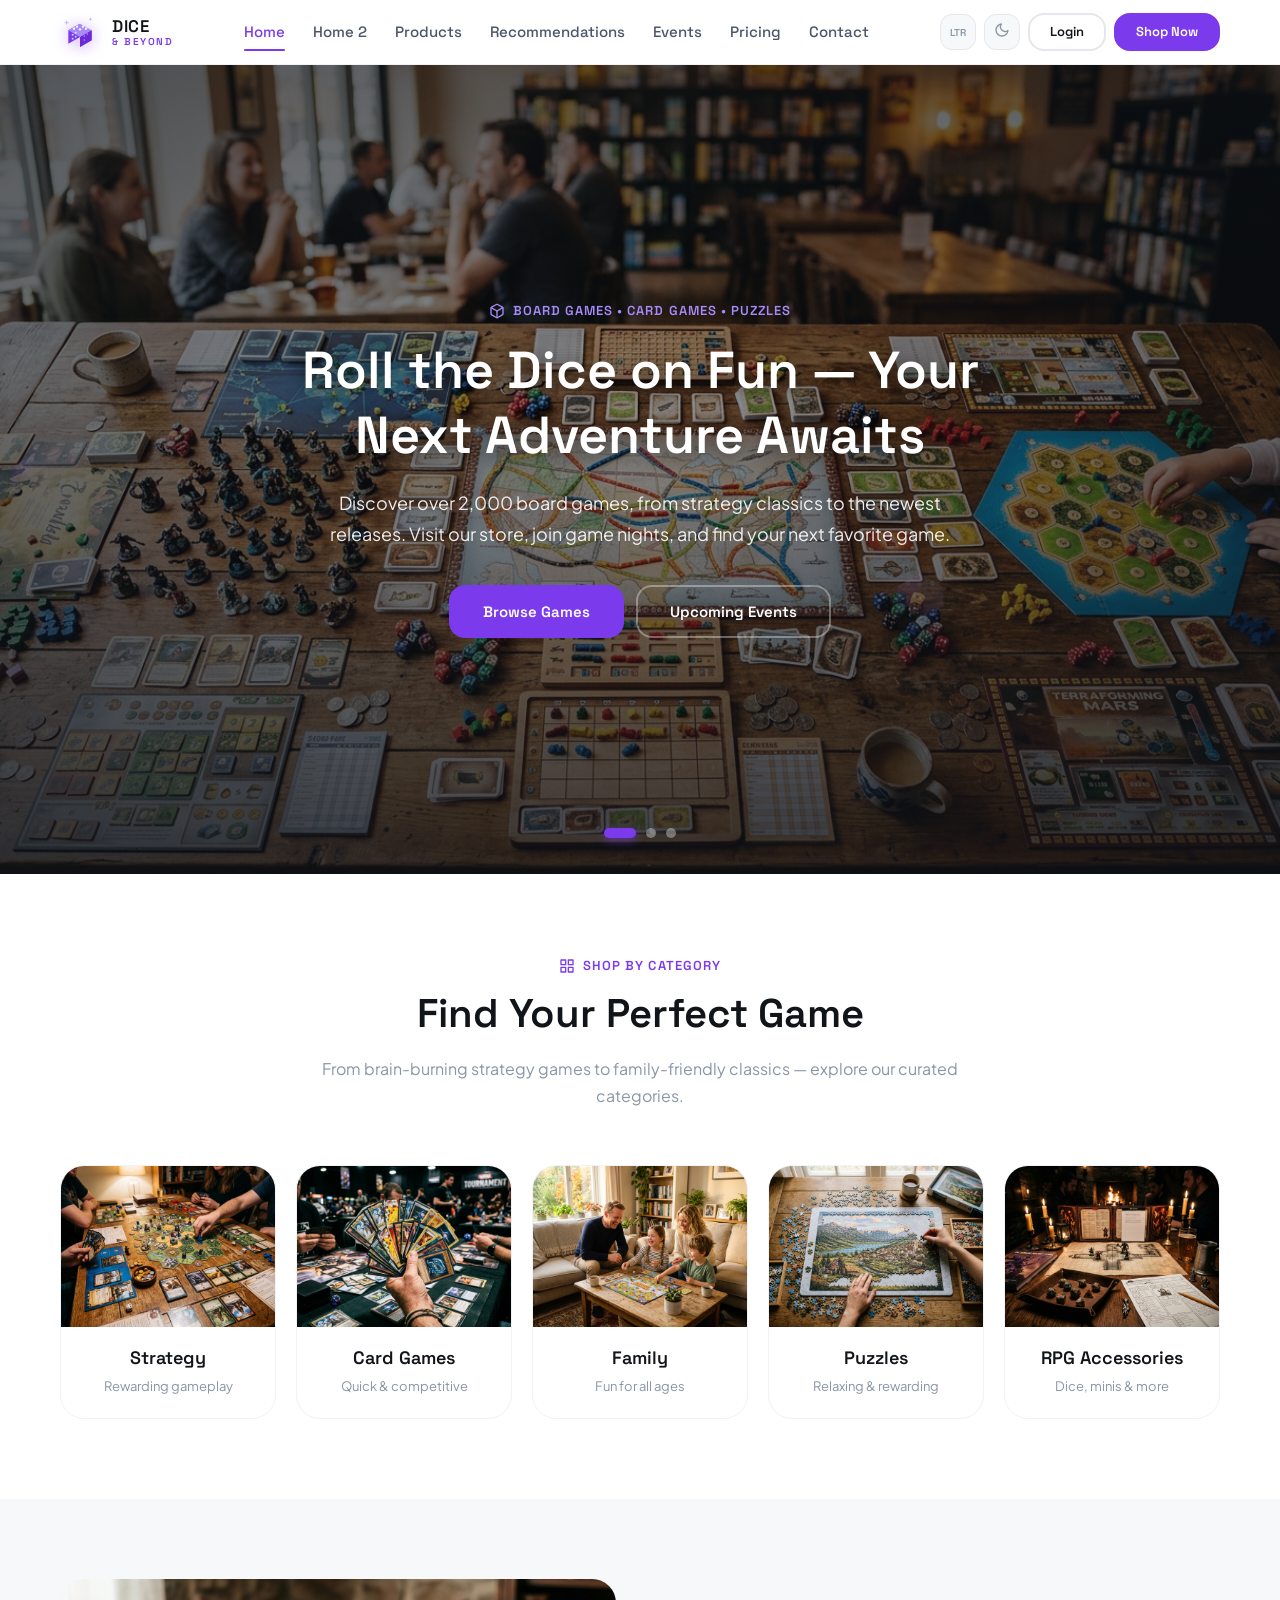
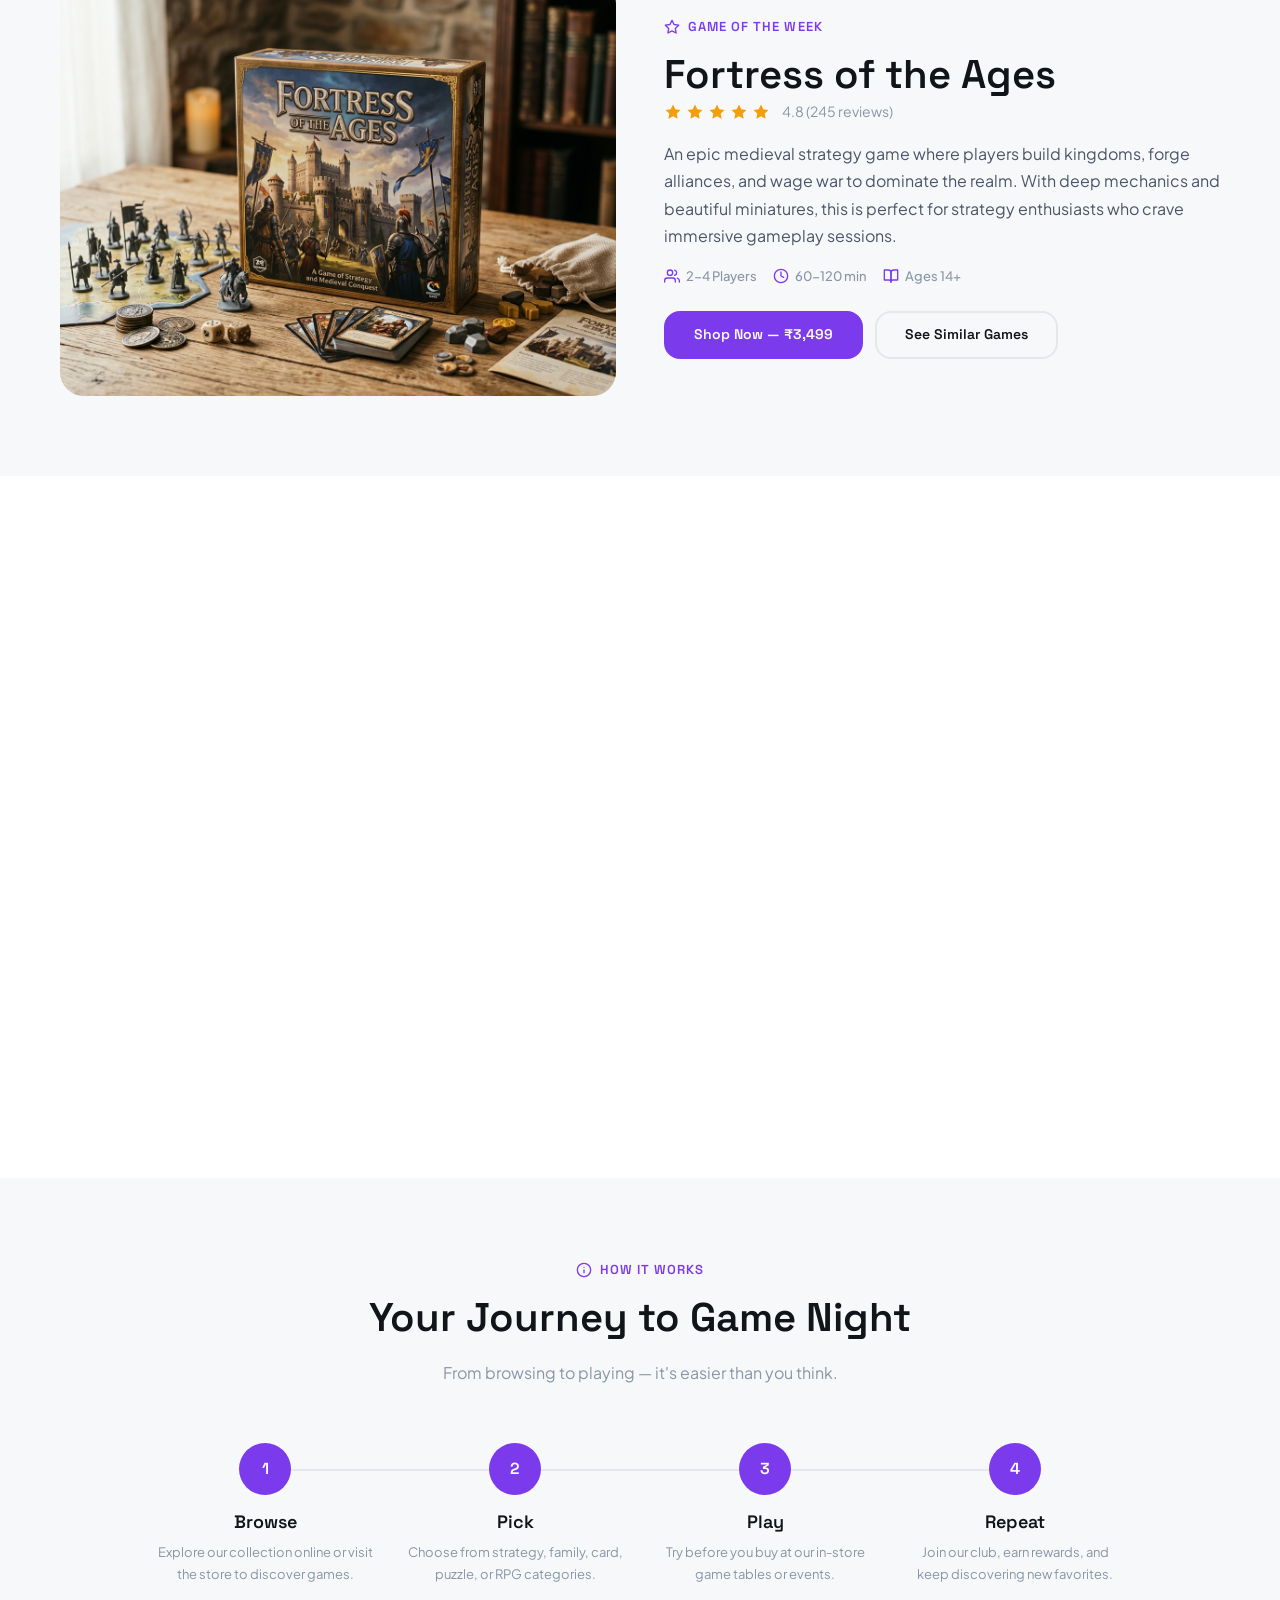
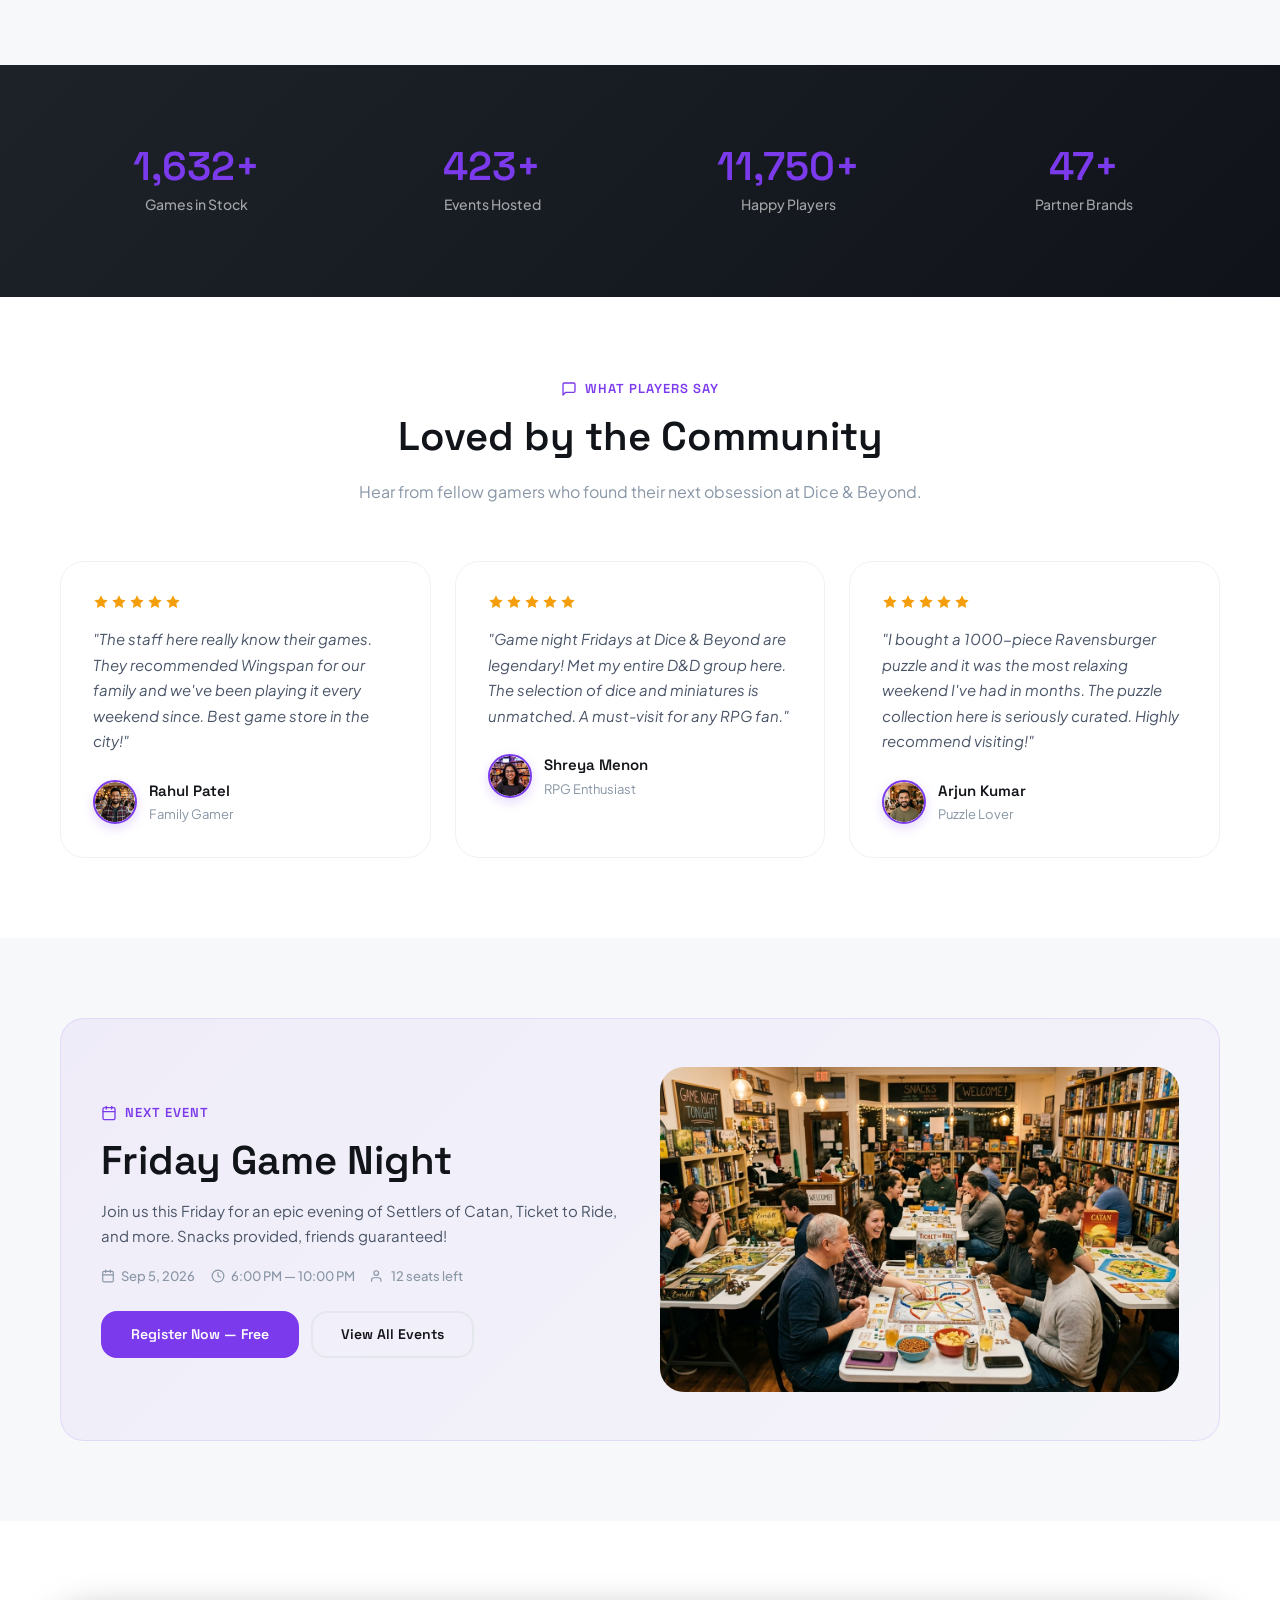
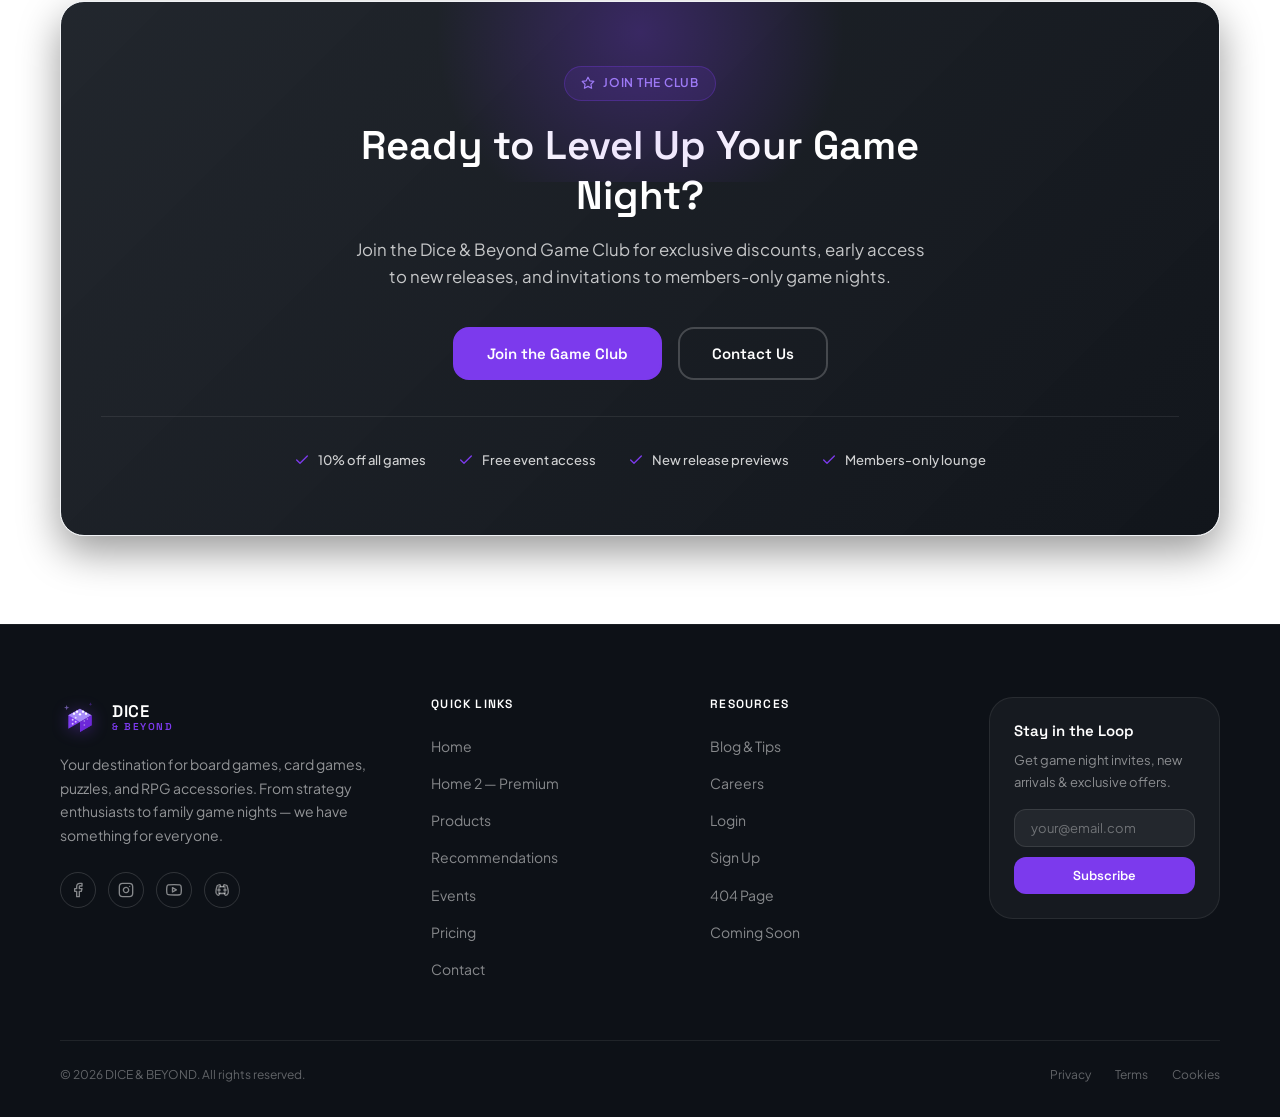
==== commit 5f5a16bc: "fix" ====
--- a/index.html
+++ b/index.html
@@ -13,12 +13,24 @@
 <!-- NAVBAR -->
 <div id="main-nav"></div>
 
-<!-- ====== SECTION 1: HERO ====== -->
-<section class="hero">
-    <div class="hero-bg">
-        <img src="assets/images/hero_bg_home1.jpg" alt="Board games spread on table" />
-    </div>
+<!-- ====== SECTION 1: HERO SLIDER ====== -->
+<section class="hero" id="hero-section" aria-label="Hero Carousel">
+    <!-- 3 Slide Background Images -->
+    <div class="hero-slides-wrapper" id="hero-slides-track">
+        <div class="hero-slide active" data-index="0">
+            <img src="assets/images/hero_bg_home1.jpg" alt="Board games spread on table" class="hero-slide-img" />
+        </div>
+        <div class="hero-slide" data-index="1">
+            <img src="assets/images/store_interior.jpg" alt="Cozy board game store and library" class="hero-slide-img" />
+        </div>
+        <div class="hero-slide" data-index="2">
+            <img src="assets/images/game_night_event.jpg" alt="Community game night and tournament" class="hero-slide-img" />
+        </div>
+    </div>
+
+    <!-- Overlay Gradient -->
     <div class="hero-overlay"></div>
+
     <!-- Floating dice decorations -->
     <svg class="hero-dice-float" width="80" height="80" viewBox="0 0 120 120" fill="none">
         <path d="M60 75 L95 55 L95 85 L60 105 Z" fill="#A78BFA" opacity="0.5"/>
@@ -33,17 +45,26 @@
         <path d="M25 55 L60 35 L60 75 L25 95 Z" fill="#7C3AED" opacity="0.5"/>
         <path d="M25 55 L60 35 L95 55 L60 75 Z" fill="#C4B5FD" opacity="0.4"/>
     </svg>
-    <div class="container hero-content">
-        <div class="section-label" style="color:#A78BFA;">
+
+    <!-- Centered Content -->
+    <div class="container hero-content" style="text-align:center;max-width:840px;margin:0 auto;display:flex;flex-direction:column;align-items:center;">
+        <div class="section-label" style="color:#A78BFA;justify-content:center;margin-bottom:1rem;">
             <svg xmlns="http://www.w3.org/2000/svg" width="16" height="16" viewBox="0 0 24 24" fill="none" stroke="currentColor" stroke-width="2" stroke-linecap="round" stroke-linejoin="round"><path d="M21 16V8a2 2 0 0 0-1-1.73l-7-4a2 2 0 0 0-2 0l-7 4A2 2 0 0 0 3 8v8a2 2 0 0 0 1 1.73l7 4a2 2 0 0 0 2 0l7-4A2 2 0 0 0 21 16z"/><polyline points="3.27 6.96 12 12.01 20.73 6.96"/><line x1="12" y1="22.08" x2="12" y2="12"/></svg>
             BOARD GAMES • CARD GAMES • PUZZLES
         </div>
-        <h1 style="color:#fff;max-width:650px;margin-bottom:1.25rem;text-shadow:0 3px 18px rgba(0,0,0,0.6);">Roll the Dice on Fun — Your Next Adventure Awaits</h1>
-        <p style="color:rgba(255,255,255,0.88);font-size:1.125rem;max-width:520px;margin-bottom:2rem;">Discover over 2,000 board games, from strategy classics to the newest releases. Visit our store, join game nights, and find your next favorite game.</p>
-        <div style="display:flex;gap:0.75rem;flex-wrap:wrap;">
+        <h1 style="color:#fff;max-width:780px;margin:0 auto 1.25rem;text-shadow:0 3px 18px rgba(0,0,0,0.6);">Roll the Dice on Fun — Your Next Adventure Awaits</h1>
+        <p style="color:rgba(255,255,255,0.9);font-size:1.125rem;max-width:640px;margin:0 auto 2.25rem;">Discover over 2,000 board games, from strategy classics to the newest releases. Visit our store, join game nights, and find your next favorite game.</p>
+        <div style="display:flex;gap:0.75rem;flex-wrap:wrap;justify-content:center;">
             <a href="products.html" class="btn btn-primary btn-lg">Browse Games</a>
-            <a href="events.html" class="btn btn-secondary btn-lg" style="color:#fff;border-color:rgba(255,255,255,0.3);">Upcoming Events</a>
-        </div>
+            <a href="events.html" class="btn btn-secondary btn-lg" style="color:#fff;border-color:rgba(255,255,255,0.35);">Upcoming Events</a>
+        </div>
+    </div>
+
+    <!-- Pagination Dots -->
+    <div class="hero-slider-dots" id="hero-dots">
+        <button class="hero-dot active" data-slide="0" aria-label="Go to slide 1"></button>
+        <button class="hero-dot" data-slide="1" aria-label="Go to slide 2"></button>
+        <button class="hero-dot" data-slide="2" aria-label="Go to slide 3"></button>
     </div>
 </section>
 
@@ -153,19 +174,19 @@
         </div>
         <div class="grid grid-4 animate-on-scroll">
             <div class="product-card">
-                <div class="product-card-image"><img src="assets/images/new_arrivals.jpg" alt="Dragon's Odyssey" /><span class="badge-category">Strategy</span></div>
+                <div class="product-card-image"><img src="assets/images/product_dragons_odyssey.jpg" alt="Dragon's Odyssey Strategy Board Game" /><span class="badge-category">Strategy</span></div>
                 <div class="product-card-body"><h4>Dragon's Odyssey</h4><div class="product-meta"><span><svg xmlns="http://www.w3.org/2000/svg" width="14" height="14" viewBox="0 0 24 24" fill="none" stroke="currentColor" stroke-width="2" stroke-linecap="round" stroke-linejoin="round"><path d="M17 21v-2a4 4 0 0 0-4-4H5a4 4 0 0 0-4 4v2"/><circle cx="9" cy="7" r="4"/></svg> 2-5</span><span><svg xmlns="http://www.w3.org/2000/svg" width="14" height="14" viewBox="0 0 24 24" fill="none" stroke="currentColor" stroke-width="2" stroke-linecap="round" stroke-linejoin="round"><circle cx="12" cy="12" r="10"/><polyline points="12 6 12 12 16 14"/></svg> 90 min</span></div><div class="product-price">₹2,799<a href="products.html" class="btn btn-primary btn-sm">Add to Cart</a></div></div>
             </div>
             <div class="product-card">
-                <div class="product-card-image"><img src="assets/images/category_card.jpg" alt="Stellar Horizons" /><span class="badge-category">Card Game</span></div>
+                <div class="product-card-image"><img src="assets/images/product_stellar_horizons.jpg" alt="Stellar Horizons Space Card Game" /><span class="badge-category">Card Game</span></div>
                 <div class="product-card-body"><h4>Stellar Horizons</h4><div class="product-meta"><span><svg xmlns="http://www.w3.org/2000/svg" width="14" height="14" viewBox="0 0 24 24" fill="none" stroke="currentColor" stroke-width="2" stroke-linecap="round" stroke-linejoin="round"><path d="M17 21v-2a4 4 0 0 0-4-4H5a4 4 0 0 0-4 4v2"/><circle cx="9" cy="7" r="4"/></svg> 2-4</span><span><svg xmlns="http://www.w3.org/2000/svg" width="14" height="14" viewBox="0 0 24 24" fill="none" stroke="currentColor" stroke-width="2" stroke-linecap="round" stroke-linejoin="round"><circle cx="12" cy="12" r="10"/><polyline points="12 6 12 12 16 14"/></svg> 30 min</span></div><div class="product-price">₹999<a href="products.html" class="btn btn-primary btn-sm">Add to Cart</a></div></div>
             </div>
             <div class="product-card">
-                <div class="product-card-image"><img src="assets/images/category_family.jpg" alt="Mystic Grove" /><span class="badge-category">Family</span></div>
+                <div class="product-card-image"><img src="assets/images/product_mystic_grove.jpg" alt="Mystic Grove Family Board Game" /><span class="badge-category">Family</span></div>
                 <div class="product-card-body"><h4>Mystic Grove</h4><div class="product-meta"><span><svg xmlns="http://www.w3.org/2000/svg" width="14" height="14" viewBox="0 0 24 24" fill="none" stroke="currentColor" stroke-width="2" stroke-linecap="round" stroke-linejoin="round"><path d="M17 21v-2a4 4 0 0 0-4-4H5a4 4 0 0 0-4 4v2"/><circle cx="9" cy="7" r="4"/></svg> 2-6</span><span><svg xmlns="http://www.w3.org/2000/svg" width="14" height="14" viewBox="0 0 24 24" fill="none" stroke="currentColor" stroke-width="2" stroke-linecap="round" stroke-linejoin="round"><circle cx="12" cy="12" r="10"/><polyline points="12 6 12 12 16 14"/></svg> 45 min</span></div><div class="product-price">₹1,499<a href="products.html" class="btn btn-primary btn-sm">Add to Cart</a></div></div>
             </div>
             <div class="product-card">
-                <div class="product-card-image"><img src="assets/images/category_puzzle.jpg" alt="Alpine Peaks Puzzle" /><span class="badge-category">Puzzle</span></div>
+                <div class="product-card-image"><img src="assets/images/product_alpine_peaks.jpg" alt="Alpine Peaks 1000-Piece Jigsaw Puzzle" /><span class="badge-category">Puzzle</span></div>
                 <div class="product-card-body"><h4>Alpine Peaks — 1000pc</h4><div class="product-meta"><span><svg xmlns="http://www.w3.org/2000/svg" width="14" height="14" viewBox="0 0 24 24" fill="none" stroke="currentColor" stroke-width="2" stroke-linecap="round" stroke-linejoin="round"><path d="M17 21v-2a4 4 0 0 0-4-4H5a4 4 0 0 0-4 4v2"/><circle cx="9" cy="7" r="4"/></svg> 1+</span><span><svg xmlns="http://www.w3.org/2000/svg" width="14" height="14" viewBox="0 0 24 24" fill="none" stroke="currentColor" stroke-width="2" stroke-linecap="round" stroke-linejoin="round"><circle cx="12" cy="12" r="10"/><polyline points="12 6 12 12 16 14"/></svg> 3-5 hrs</span></div><div class="product-price">₹899<a href="products.html" class="btn btn-primary btn-sm">Add to Cart</a></div></div>
             </div>
         </div>
@@ -248,7 +269,7 @@
                 </div>
                 <p class="quote">"The staff here really know their games. They recommended Wingspan for our family and we've been playing it every weekend since. Best game store in the city!"</p>
                 <div class="author">
-                    <div class="author-avatar">RP</div>
+                    <div class="author-avatar"><img src="assets/images/avatar_rahul_patel.jpg" alt="Rahul Patel" /></div>
                     <div>
                         <div class="author-name">Rahul Patel</div>
                         <div class="author-role">Family Gamer</div>
@@ -265,7 +286,7 @@
                 </div>
                 <p class="quote">"Game night Fridays at Dice & Beyond are legendary! Met my entire D&D group here. The selection of dice and miniatures is unmatched. A must-visit for any RPG fan."</p>
                 <div class="author">
-                    <div class="author-avatar">SM</div>
+                    <div class="author-avatar"><img src="assets/images/avatar_shreya_menon.jpg" alt="Shreya Menon" /></div>
                     <div>
                         <div class="author-name">Shreya Menon</div>
                         <div class="author-role">RPG Enthusiast</div>
@@ -282,7 +303,7 @@
                 </div>
                 <p class="quote">"I bought a 1000-piece Ravensburger puzzle and it was the most relaxing weekend I've had in months. The puzzle collection here is seriously curated. Highly recommend visiting!"</p>
                 <div class="author">
-                    <div class="author-avatar">AK</div>
+                    <div class="author-avatar"><img src="assets/images/avatar_arjun_kumar.jpg" alt="Arjun Kumar" /></div>
                     <div>
                         <div class="author-name">Arjun Kumar</div>
                         <div class="author-role">Puzzle Lover</div>
--- a/style.css
+++ b/style.css
@@ -1,7 +1,7 @@
 /* ===== HOBBY & BOARD GAMES STORE — DESIGN SYSTEM ===== */
 
 /* --- Google Fonts --- */
-@import url('https://fonts.googleapis.com/css2?family=Outfit:wght@300;400;500;600;700;800;900&family=DM+Sans:wght@300;400;500;600;700&display=swap');
+@import url('https://fonts.googleapis.com/css2?family=Space+Grotesk:wght@500;600&family=Plus+Jakarta+Sans:wght@400;500;600&display=swap');
 
 /* --- CSS Custom Properties --- */
 :root {
@@ -30,8 +30,8 @@
     --shadow-card-hover: 0 12px 36px rgba(124,58,237,0.14), 0 4px 12px rgba(0,0,0,0.06);
     --shadow-glow: 0 0 40px rgba(124,58,237,0.18);
 
-    --font-heading: 'Outfit', sans-serif;
-    --font-body: 'DM Sans', sans-serif;
+    --font-heading: 'Space Grotesk', sans-serif;
+    --font-body: 'Plus Jakarta Sans', sans-serif;
     --radius-sm: 0.5rem;
     --radius-md: 0.75rem;
     --radius-lg: 1rem;
@@ -327,9 +327,20 @@
 .icon-box svg {
     width: 1.5rem;
     height: 1.5rem;
-    stroke: var(--primary);
+    stroke: currentColor;
     stroke-width: 2;
     fill: none;
+}
+
+.icon-box-solid,
+.icon-box.bg-primary {
+    background: var(--primary) !important;
+    color: #FFFFFF !important;
+}
+
+.icon-box-solid svg,
+.icon-box.bg-primary svg {
+    stroke: #FFFFFF !important;
 }
 
 .icon-box-lg {
@@ -481,7 +492,7 @@
     background: var(--border-default);
 }
 
-/* --- Hero --- */
+/* --- Hero & Slider --- */
 .hero {
     position: relative;
     min-height: 90vh;
@@ -490,23 +501,124 @@
     overflow: hidden;
 }
 
-.hero-bg {
+.hero-bg,
+.hero-slides-wrapper {
     position: absolute;
     inset: 0;
     z-index: 0;
 }
 
-.hero-bg img {
+.hero-slide {
+    position: absolute;
+    inset: 0;
+    opacity: 0;
+    visibility: hidden;
+    transition: opacity 1s cubic-bezier(0.4, 0, 0.2, 1), visibility 1s cubic-bezier(0.4, 0, 0.2, 1);
+}
+
+.hero-slide.active {
+    opacity: 1;
+    visibility: visible;
+}
+
+.hero-slide-img {
     width: 100%;
     height: 100%;
     object-fit: cover;
-    animation: slow-zoom 20s ease-in-out infinite;
+    opacity: 0.98;
+    filter: brightness(0.96) contrast(1.05);
+    transform: scale(1.05);
+    transition: transform 6s ease-out;
+}
+
+.hero-slide.active .hero-slide-img {
+    transform: scale(1);
+}
+
+.hero-slider-arrow {
+    position: absolute;
+    top: 50%;
+    transform: translateY(-50%);
+    width: 3.25rem;
+    height: 3.25rem;
+    border-radius: 50%;
+    background: rgba(13, 17, 23, 0.55);
+    border: 1px solid rgba(255, 255, 255, 0.2);
+    backdrop-filter: blur(10px);
+    -webkit-backdrop-filter: blur(10px);
+    color: #fff;
+    display: flex;
+    align-items: center;
+    justify-content: center;
+    cursor: pointer;
+    z-index: 10;
+    transition: all 0.3s cubic-bezier(0.4, 0, 0.2, 1);
+    opacity: 0.8;
+}
+
+.hero-slider-arrow:hover {
+    background: var(--primary);
+    border-color: var(--primary);
+    opacity: 1;
+    transform: translateY(-50%) scale(1.1);
+    box-shadow: 0 6px 20px rgba(124, 58, 237, 0.5);
+}
+
+.hero-prev {
+    left: 2rem;
+}
+
+.hero-next {
+    right: 2rem;
+}
+
+.hero-slider-dots {
+    position: absolute;
+    bottom: 2.25rem;
+    left: 50%;
+    transform: translateX(-50%);
+    display: flex;
+    align-items: center;
+    gap: 0.625rem;
+    z-index: 10;
+}
+
+.hero-dot {
+    width: 10px;
+    height: 10px;
+    border-radius: var(--radius-full);
+    background: rgba(255, 255, 255, 0.35);
+    border: none;
+    cursor: pointer;
+    transition: all 0.35s cubic-bezier(0.4, 0, 0.2, 1);
+    padding: 0;
+}
+
+.hero-dot:hover {
+    background: rgba(255, 255, 255, 0.75);
+}
+
+.hero-dot.active {
+    width: 32px;
+    background: var(--primary);
+    box-shadow: 0 2px 10px rgba(124, 58, 237, 0.6);
+}
+
+@media (max-width: 768px) {
+    .hero-slider-arrow {
+        display: none;
+    }
+    .hero-slider-dots {
+        bottom: 1.25rem;
+    }
 }
 
 .hero-overlay {
     position: absolute;
     inset: 0;
-    background: linear-gradient(135deg, rgba(30,41,59,0.88) 0%, rgba(30,41,59,0.55) 50%, rgba(124,58,237,0.15) 100%);
+    background: 
+        radial-gradient(circle at center, rgba(13, 17, 23, 0.4) 0%, rgba(13, 17, 23, 0.62) 100%),
+        linear-gradient(180deg, rgba(13, 17, 23, 0.25) 0%, transparent 40%, rgba(13, 17, 23, 0.55) 100%);
     z-index: 1;
 }
 
@@ -522,7 +634,7 @@
     display: flex;
     align-items: center;
     justify-content: center;
-    padding: 5.5rem 0 10rem;
+    padding: 7.5rem 0 6.5rem;
     background: #0B0F14;
     overflow: hidden;
 }
@@ -537,49 +649,48 @@
     width: 100%;
     height: 100%;
     object-fit: cover;
-    opacity: 0.88;
-    filter: brightness(0.9) contrast(1.08);
+    opacity: 0.96;
+    filter: brightness(0.95) contrast(1.05);
     animation: slow-zoom 25s ease-in-out infinite alternate;
 }
 
 .page-header-overlay {
     position: absolute;
     inset: 0;
-    background: linear-gradient(180deg, rgba(11, 15, 20, 0.45) 0%, rgba(11, 15, 20, 0.3) 35%, rgba(11, 15, 20, 0.82) 85%, var(--bg-body) 100%),
-                linear-gradient(135deg, rgba(124, 58, 237, 0.1) 0%, transparent 60%);
+    background: 
+        linear-gradient(90deg, rgba(11, 15, 20, 0.85) 0%, rgba(11, 15, 20, 0.6) 42%, rgba(11, 15, 20, 0.15) 75%, rgba(11, 15, 20, 0.3) 100%),
+        linear-gradient(180deg, rgba(11, 15, 20, 0.2) 0%, transparent 40%, rgba(11, 15, 20, 0.5) 100%);
     z-index: 1;
 }
 
 .page-header::before {
-    content: '';
-    position: absolute;
-    top: -50%;
-    right: -20%;
-    width: 750px;
-    height: 750px;
-    background: radial-gradient(circle, var(--primary-glow) 0%, transparent 70%);
-    border-radius: 50%;
-    pointer-events: none;
-    z-index: 1;
-}
-
+    display: none;
+}
+
+/* Board Game Hex-Grid / Hexagonal Strategy Tile Divider */
 .page-header::after {
     content: '';
     position: absolute;
-    bottom: 0;
+    bottom: -1px;
     left: 0;
     right: 0;
-    height: 60px;
+    height: 24px;
     background: var(--bg-body);
-    clip-path: ellipse(55% 100% at 50% 100%);
+    -webkit-mask-image: url("data:image/svg+xml,%3Csvg xmlns='http://www.w3.org/2000/svg' viewBox='0 0 1200 32' preserveAspectRatio='none'%3E%3Cpath fill='%23000' d='M0,16 L25,3 L75,3 L100,16 L125,3 L175,3 L200,16 L225,3 L275,3 L300,16 L325,3 L375,3 L400,16 L425,3 L475,3 L500,16 L525,3 L575,3 L600,16 L625,3 L675,3 L700,16 L725,3 L775,3 L800,16 L825,3 L875,3 L900,16 L925,3 L975,3 L1000,16 L1025,3 L1075,3 L1100,16 L1125,3 L1175,3 L1200,16 L1200,32 L0,32 Z'/%3E%3C/svg%3E");
+    mask-image: url("data:image/svg+xml,%3Csvg xmlns='http://www.w3.org/2000/svg' viewBox='0 0 1200 32' preserveAspectRatio='none'%3E%3Cpath fill='%23000' d='M0,16 L25,3 L75,3 L100,16 L125,3 L175,3 L200,16 L225,3 L275,3 L300,16 L325,3 L375,3 L400,16 L425,3 L475,3 L500,16 L525,3 L575,3 L600,16 L625,3 L675,3 L700,16 L725,3 L775,3 L800,16 L825,3 L875,3 L900,16 L925,3 L975,3 L1000,16 L1025,3 L1075,3 L1100,16 L1125,3 L1175,3 L1200,16 L1200,32 L0,32 Z'/%3E%3C/svg%3E");
+    -webkit-mask-size: 100% 100%;
+    mask-size: 100% 100%;
+    -webkit-mask-repeat: no-repeat;
+    mask-repeat: no-repeat;
     z-index: 2;
+    pointer-events: none;
 }
 
 .page-header .container {
     position: relative;
     z-index: 3;
     width: 100%;
-    transform: translateY(-3rem);
+    transform: none;
 }
 
 .page-header h1 {
@@ -989,7 +1100,7 @@
 
 .auth-logo-text .brand-top {
     font-family: var(--font-heading);
-    font-weight: 800;
+    font-weight: 600;
     font-size: 1.375rem;
     color: var(--text-heading);
     letter-spacing: 0.04em;
@@ -997,7 +1108,7 @@
 
 .auth-logo-text .brand-bottom {
     font-family: var(--font-heading);
-    font-weight: 700;
+    font-weight: 600;
     font-size: 0.75rem;
     color: var(--primary);
     text-transform: uppercase;
@@ -1136,7 +1247,7 @@
 
 .nav-logo-text .brand-top {
     font-family: var(--font-heading);
-    font-weight: 800;
+    font-weight: 600;
     font-size: 1.05rem;
     color: var(--text-heading);
     letter-spacing: 0.03em;
@@ -1144,7 +1255,7 @@
 
 .nav-logo-text .brand-bottom {
     font-family: var(--font-heading);
-    font-weight: 700;
+    font-weight: 600;
     font-size: 0.625rem;
     color: var(--primary);
     text-transform: uppercase;
@@ -1160,7 +1271,7 @@
 .nav-link {
     font-family: var(--font-heading);
     font-weight: 500;
-    font-size: 0.8125rem;
+    font-size: 15px;
     color: var(--text-body);
     position: relative;
     padding: 0.25rem 0;
@@ -1718,8 +1829,7 @@
     .section-header { margin-bottom: 2.5rem; }
     h1 { font-size: clamp(1.75rem, 6vw, 2.5rem); }
     .hero { min-height: 80vh; }
-    .page-header { padding: 6rem 0 6rem; min-height: 350px; }
-    .page-header .container { transform: translateY(-1.5rem); }
+    .page-header { padding: 6rem 0 4.5rem; min-height: 360px; }
 }
 
 @media (max-width: 360px) {
@@ -1852,7 +1962,7 @@
     padding: 0.4rem 1rem;
     border-radius: var(--radius-full);
     font-size: 0.75rem;
-    font-weight: 700;
+    font-weight: 600;
     text-transform: uppercase;
     letter-spacing: 0.06em;
     margin-bottom: 1.25rem;
@@ -1861,7 +1971,7 @@
 .cta-normal-title {
     color: #FFFFFF;
     font-size: clamp(1.75rem, 3.5vw, 2.5rem);
-    font-weight: 700;
+    font-weight: 600;
     line-height: 1.25;
     margin-bottom: 1rem;
     max-width: 680px;
@@ -2792,7 +2902,7 @@
 .event-day {
     display: block;
     font-family: var(--font-heading);
-    font-weight: 700;
+    font-weight: 600;
     font-size: 1.375rem;
     line-height: 1;
     margin-top: 0.125rem;
@@ -2854,7 +2964,7 @@
 
 .pricing-value {
     font-family: var(--font-heading);
-    font-weight: 700;
+    font-weight: 600;
     font-size: 3rem;
     color: var(--text-heading);
     line-height: 1.1;
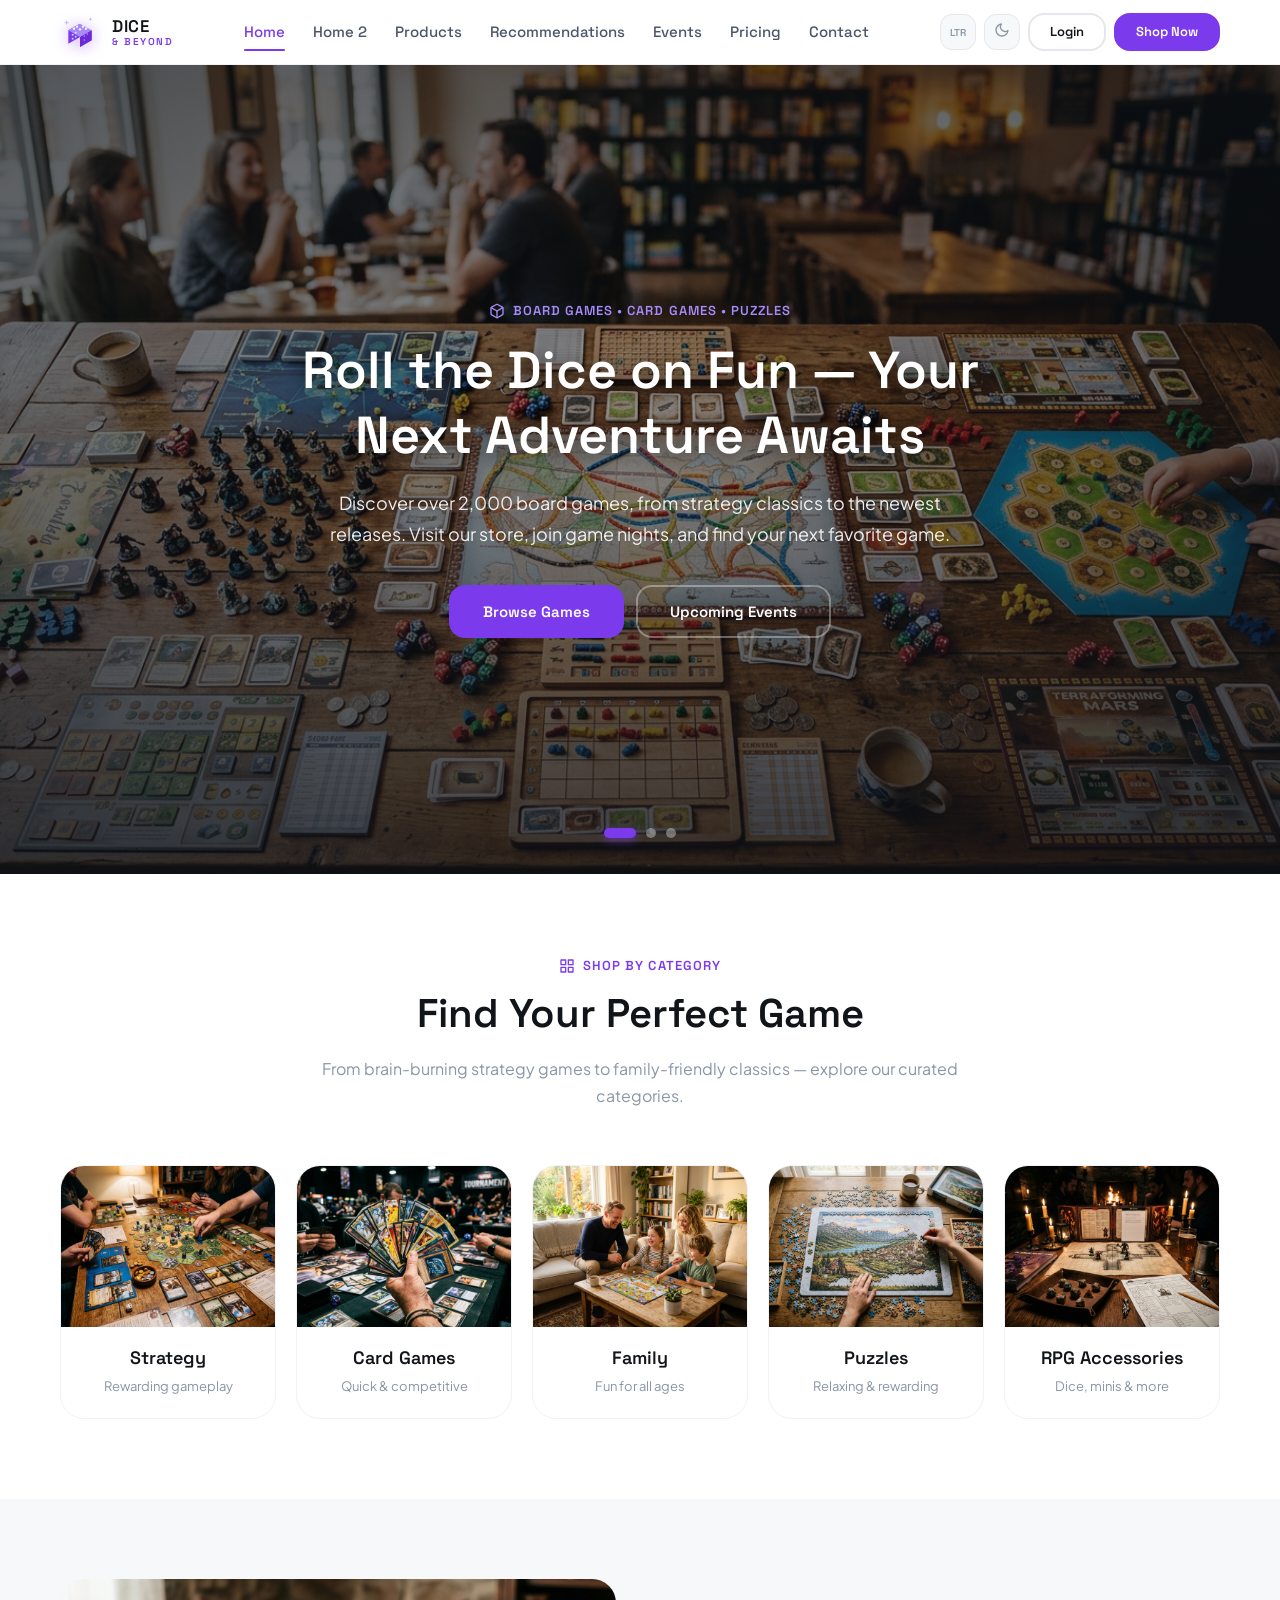
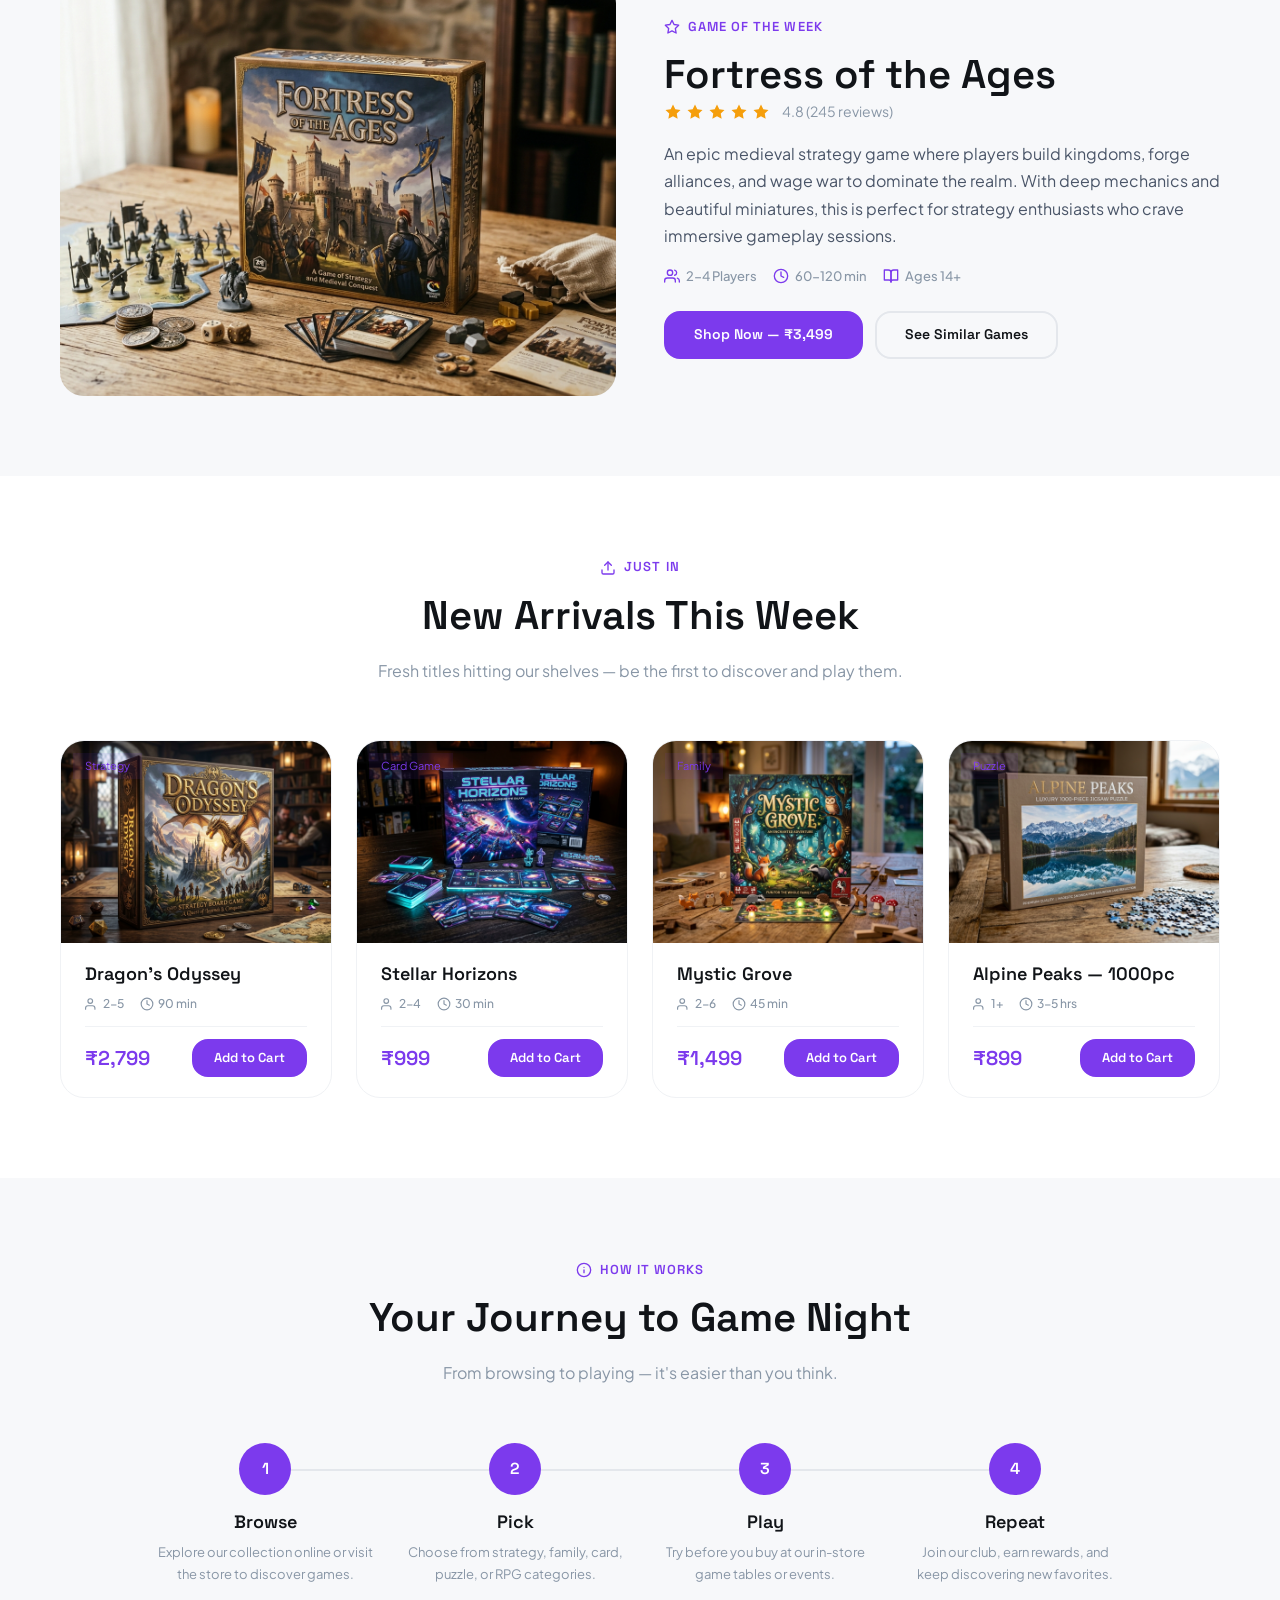
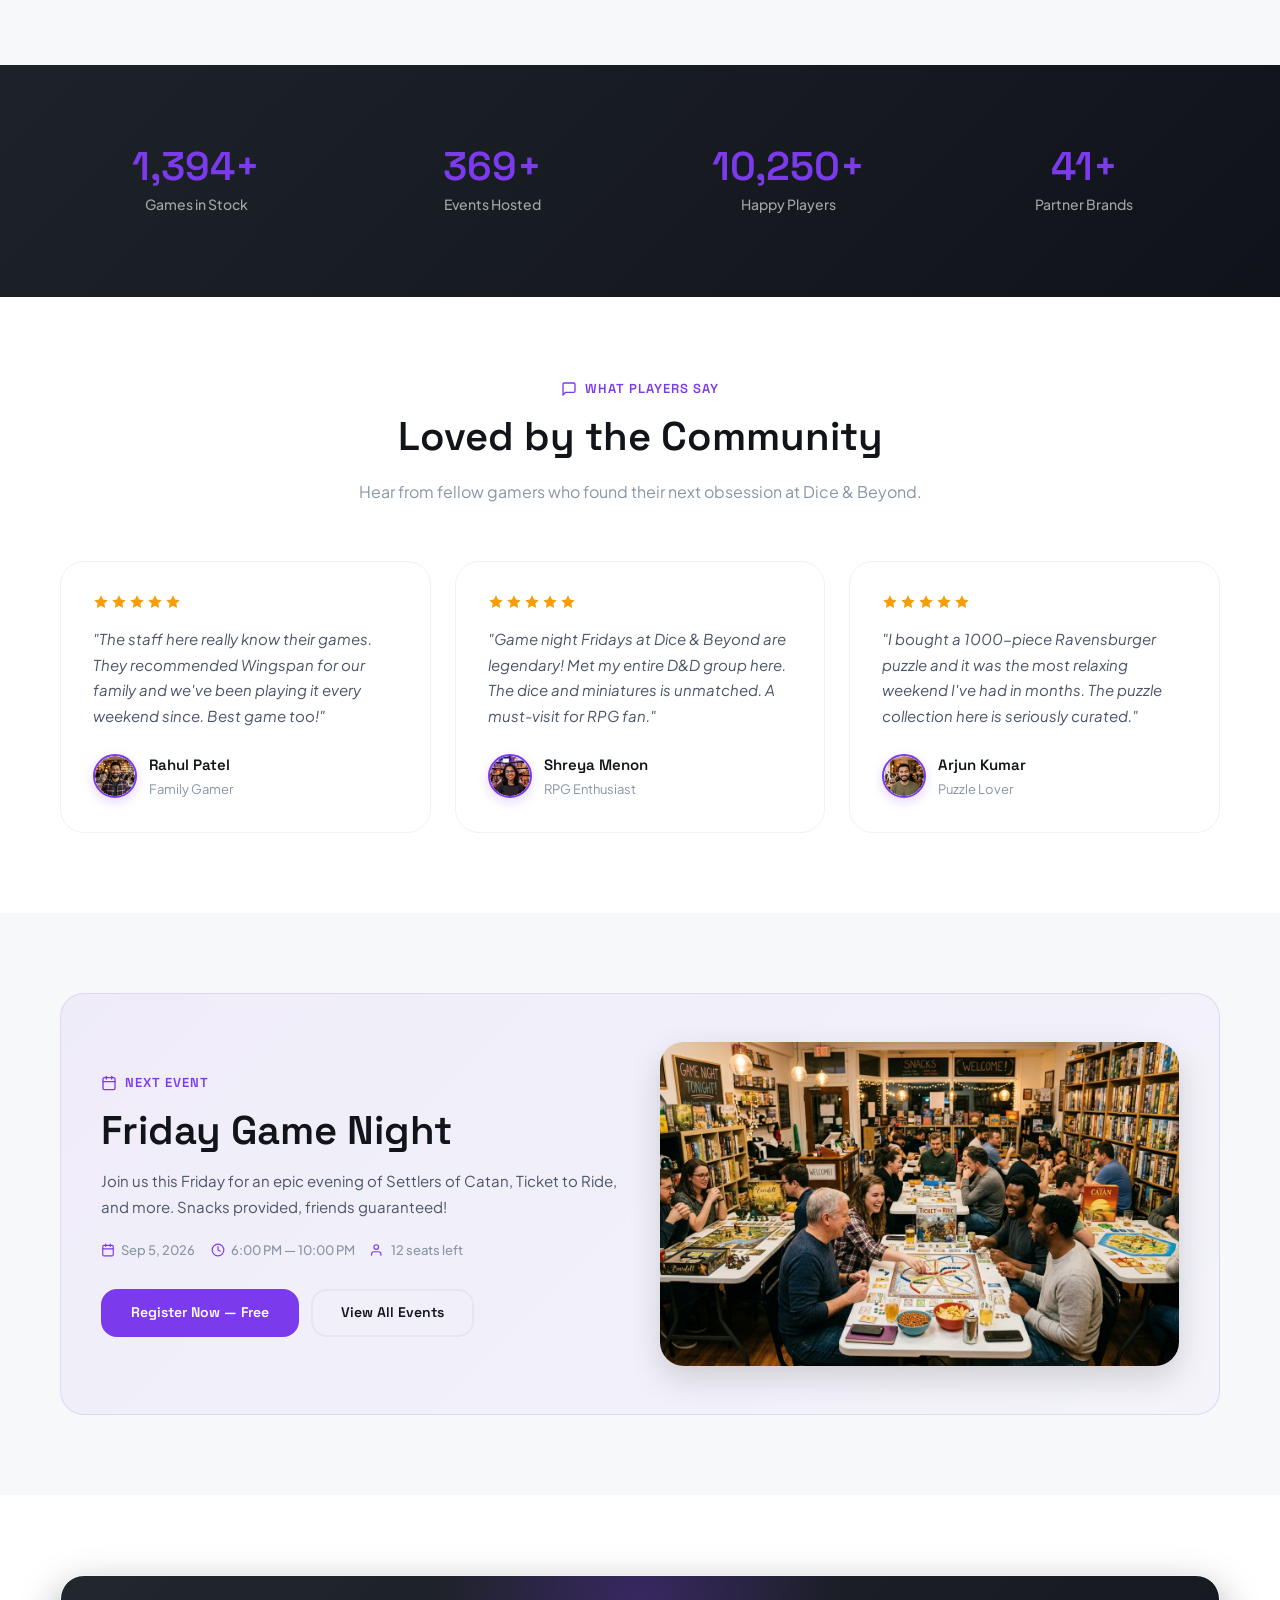
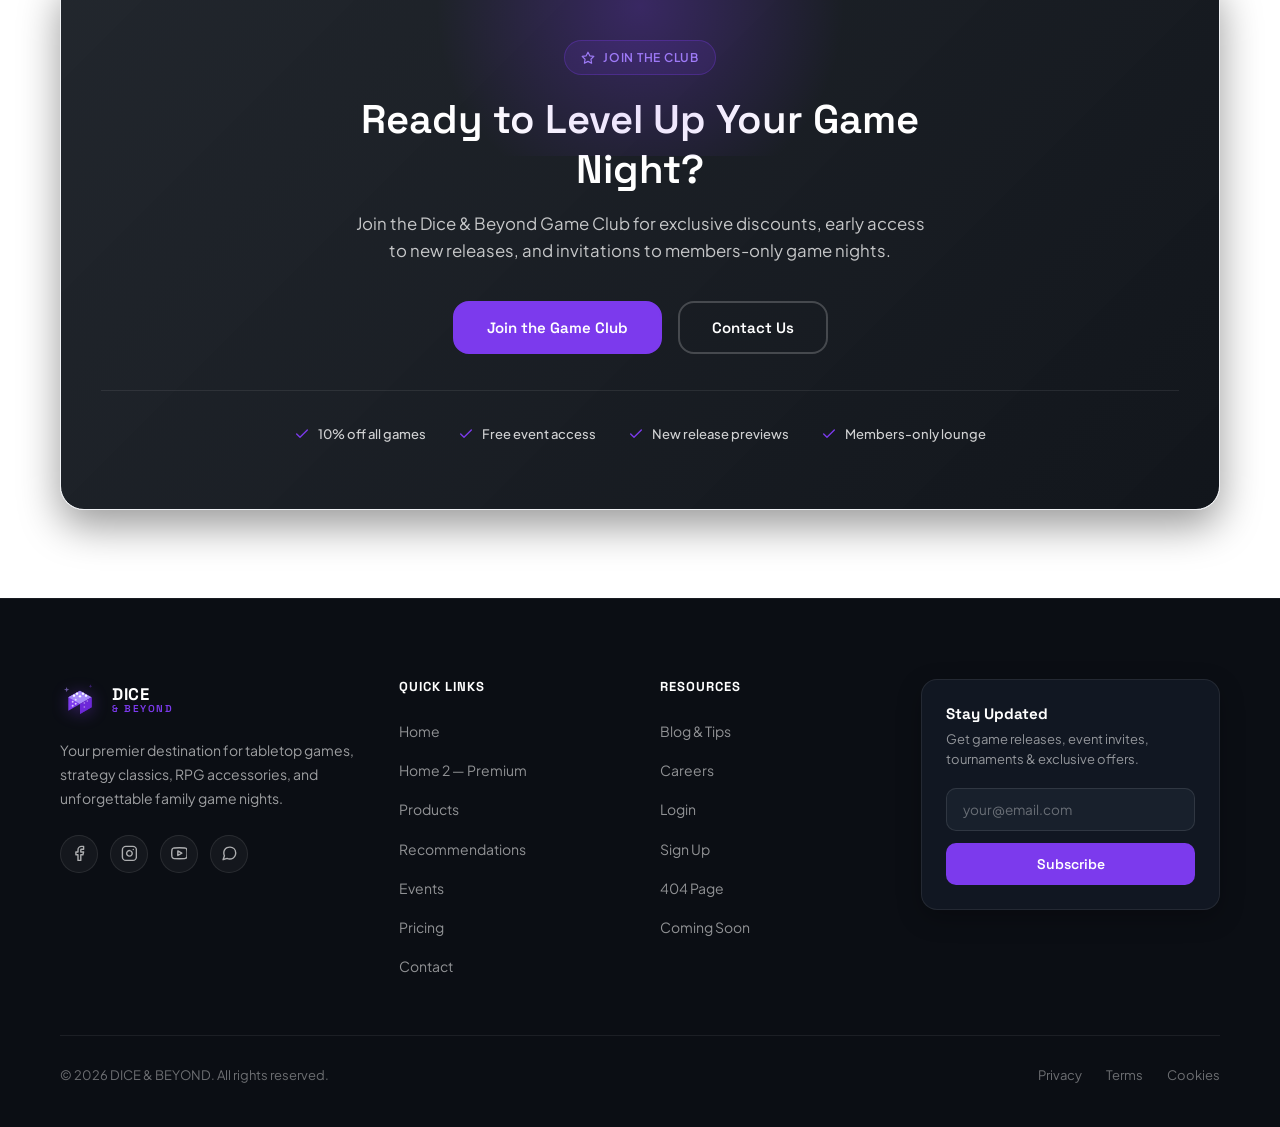
==== commit 54c15dda: "fix" ====
--- a/index.html
+++ b/index.html
@@ -267,7 +267,7 @@
                     <svg xmlns="http://www.w3.org/2000/svg" width="16" height="16" viewBox="0 0 24 24" fill="#F59E0B" stroke="none"><polygon points="12 2 15.09 8.26 22 9.27 17 14.14 18.18 21.02 12 17.77 5.82 21.02 7 14.14 2 9.27 8.91 8.26 12 2"/></svg>
                     <svg xmlns="http://www.w3.org/2000/svg" width="16" height="16" viewBox="0 0 24 24" fill="#F59E0B" stroke="none"><polygon points="12 2 15.09 8.26 22 9.27 17 14.14 18.18 21.02 12 17.77 5.82 21.02 7 14.14 2 9.27 8.91 8.26 12 2"/></svg>
                 </div>
-                <p class="quote">"The staff here really know their games. They recommended Wingspan for our family and we've been playing it every weekend since. Best game store in the city!"</p>
+                <p class="quote">"The staff here really know their games. They recommended Wingspan for our family and we've been playing it every weekend since. Best game too!"</p>
                 <div class="author">
                     <div class="author-avatar"><img src="assets/images/avatar_rahul_patel.jpg" alt="Rahul Patel" /></div>
                     <div>
@@ -284,7 +284,7 @@
                     <svg xmlns="http://www.w3.org/2000/svg" width="16" height="16" viewBox="0 0 24 24" fill="#F59E0B" stroke="none"><polygon points="12 2 15.09 8.26 22 9.27 17 14.14 18.18 21.02 12 17.77 5.82 21.02 7 14.14 2 9.27 8.91 8.26 12 2"/></svg>
                     <svg xmlns="http://www.w3.org/2000/svg" width="16" height="16" viewBox="0 0 24 24" fill="#F59E0B" stroke="none"><polygon points="12 2 15.09 8.26 22 9.27 17 14.14 18.18 21.02 12 17.77 5.82 21.02 7 14.14 2 9.27 8.91 8.26 12 2"/></svg>
                 </div>
-                <p class="quote">"Game night Fridays at Dice & Beyond are legendary! Met my entire D&D group here. The selection of dice and miniatures is unmatched. A must-visit for any RPG fan."</p>
+                <p class="quote">"Game night Fridays at Dice & Beyond are legendary! Met my entire D&D group here. The dice and miniatures is unmatched. A must-visit for RPG fan."</p>
                 <div class="author">
                     <div class="author-avatar"><img src="assets/images/avatar_shreya_menon.jpg" alt="Shreya Menon" /></div>
                     <div>
@@ -301,7 +301,7 @@
                     <svg xmlns="http://www.w3.org/2000/svg" width="16" height="16" viewBox="0 0 24 24" fill="#F59E0B" stroke="none"><polygon points="12 2 15.09 8.26 22 9.27 17 14.14 18.18 21.02 12 17.77 5.82 21.02 7 14.14 2 9.27 8.91 8.26 12 2"/></svg>
                     <svg xmlns="http://www.w3.org/2000/svg" width="16" height="16" viewBox="0 0 24 24" fill="#F59E0B" stroke="none"><polygon points="12 2 15.09 8.26 22 9.27 17 14.14 18.18 21.02 12 17.77 5.82 21.02 7 14.14 2 9.27 8.91 8.26 12 2"/></svg>
                 </div>
-                <p class="quote">"I bought a 1000-piece Ravensburger puzzle and it was the most relaxing weekend I've had in months. The puzzle collection here is seriously curated. Highly recommend visiting!"</p>
+                <p class="quote">"I bought a 1000-piece Ravensburger puzzle and it was the most relaxing weekend I've had in months. The puzzle collection here is seriously curated."</p>
                 <div class="author">
                     <div class="author-avatar"><img src="assets/images/avatar_arjun_kumar.jpg" alt="Arjun Kumar" /></div>
                     <div>
@@ -317,32 +317,25 @@
 <!-- ====== SECTION 9: UPCOMING GAME NIGHT ====== -->
 <section class="section bg-surface">
     <div class="container">
-        <div class="animate-on-scroll" style="background:linear-gradient(135deg, rgba(124,58,237,0.06) 0%, rgba(167,139,250,0.04) 100%);border:1px solid rgba(124,58,237,0.12);border-radius:var(--radius-2xl);padding:3rem 2.5rem;display:grid;grid-template-columns:1fr 1fr;gap:2.5rem;align-items:center;">
-            <div>
+        <div class="featured-event-banner animate-on-scroll">
+            <div class="featured-event-content">
                 <div class="section-label"><svg xmlns="http://www.w3.org/2000/svg" width="16" height="16" viewBox="0 0 24 24" fill="none" stroke="currentColor" stroke-width="2" stroke-linecap="round" stroke-linejoin="round"><rect x="3" y="4" width="18" height="18" rx="2" ry="2"/><line x1="16" y1="2" x2="16" y2="6"/><line x1="8" y1="2" x2="8" y2="6"/><line x1="3" y1="10" x2="21" y2="10"/></svg> Next Event</div>
-                <h2 style="margin-bottom:0.75rem;">Friday Game Night</h2>
-                <p style="margin-bottom:1rem;font-size:0.9375rem;">Join us this Friday for an epic evening of Settlers of Catan, Ticket to Ride, and more. Snacks provided, friends guaranteed!</p>
-                <div style="display:flex;gap:1rem;margin-bottom:1.5rem;flex-wrap:wrap;">
-                    <span style="display:inline-flex;align-items:center;gap:0.375rem;font-size:0.8125rem;color:var(--text-muted);font-weight:500;"><svg xmlns="http://www.w3.org/2000/svg" width="14" height="14" viewBox="0 0 24 24" fill="none" stroke="currentColor" stroke-width="2" stroke-linecap="round" stroke-linejoin="round"><rect x="3" y="4" width="18" height="18" rx="2" ry="2"/><line x1="16" y1="2" x2="16" y2="6"/><line x1="8" y1="2" x2="8" y2="6"/><line x1="3" y1="10" x2="21" y2="10"/></svg> Sep 5, 2026</span>
-                    <span style="display:inline-flex;align-items:center;gap:0.375rem;font-size:0.8125rem;color:var(--text-muted);font-weight:500;"><svg xmlns="http://www.w3.org/2000/svg" width="14" height="14" viewBox="0 0 24 24" fill="none" stroke="currentColor" stroke-width="2" stroke-linecap="round" stroke-linejoin="round"><circle cx="12" cy="12" r="10"/><polyline points="12 6 12 12 16 14"/></svg> 6:00 PM — 10:00 PM</span>
-                    <span style="display:inline-flex;align-items:center;gap:0.375rem;font-size:0.8125rem;color:var(--text-muted);font-weight:500;"><svg xmlns="http://www.w3.org/2000/svg" width="14" height="14" viewBox="0 0 24 24" fill="none" stroke="currentColor" stroke-width="2" stroke-linecap="round" stroke-linejoin="round"><path d="M17 21v-2a4 4 0 0 0-4-4H5a4 4 0 0 0-4 4v2"/><circle cx="9" cy="7" r="4"/></svg> 12 seats left</span>
-                </div>
-                <div style="display:flex;gap:0.75rem;flex-wrap:wrap;">
+                <h2>Friday Game Night</h2>
+                <p>Join us this Friday for an epic evening of Settlers of Catan, Ticket to Ride, and more. Snacks provided, friends guaranteed!</p>
+                <div class="featured-event-meta">
+                    <span><svg xmlns="http://www.w3.org/2000/svg" width="14" height="14" viewBox="0 0 24 24" fill="none" stroke="currentColor" stroke-width="2" stroke-linecap="round" stroke-linejoin="round"><rect x="3" y="4" width="18" height="18" rx="2" ry="2"/><line x1="16" y1="2" x2="16" y2="6"/><line x1="8" y1="2" x2="8" y2="6"/><line x1="3" y1="10" x2="21" y2="10"/></svg> Sep 5, 2026</span>
+                    <span><svg xmlns="http://www.w3.org/2000/svg" width="14" height="14" viewBox="0 0 24 24" fill="none" stroke="currentColor" stroke-width="2" stroke-linecap="round" stroke-linejoin="round"><circle cx="12" cy="12" r="10"/><polyline points="12 6 12 12 16 14"/></svg> 6:00 PM — 10:00 PM</span>
+                    <span><svg xmlns="http://www.w3.org/2000/svg" width="14" height="14" viewBox="0 0 24 24" fill="none" stroke="currentColor" stroke-width="2" stroke-linecap="round" stroke-linejoin="round"><path d="M17 21v-2a4 4 0 0 0-4-4H5a4 4 0 0 0-4 4v2"/><circle cx="9" cy="7" r="4"/></svg> 12 seats left</span>
+                </div>
+                <div class="featured-event-actions">
                     <a href="events.html" class="btn btn-primary">Register Now — Free</a>
                     <a href="events.html" class="btn btn-secondary">View All Events</a>
                 </div>
             </div>
-            <div style="border-radius:var(--radius-2xl);overflow:hidden;aspect-ratio:16/10;">
-                <img src="assets/images/game_night_event.jpg" alt="Game Night Event" style="width:100%;height:100%;object-fit:cover;" />
-            </div>
-        </div>
-        <style>
-            @media (max-width: 768px) {
-                .animate-on-scroll[style*="grid-template-columns"] {
-                    grid-template-columns: 1fr !important;
-                }
-            }
-        </style>
+            <div class="featured-event-image">
+                <img src="assets/images/game_night_event.jpg" alt="Game Night Event" />
+            </div>
+        </div>
     </div>
 </section>
 
--- a/style.css
+++ b/style.css
@@ -181,11 +181,8 @@
 .grid-4 { grid-template-columns: repeat(4, 1fr); }
 .grid-5 { grid-template-columns: repeat(5, 1fr); }
 
-@media (max-width: 1024px) {
+@media (max-width: 1024px) and (min-width: 769px) {
     .grid-4 { grid-template-columns: repeat(2, 1fr); }
-    .grid-5 { grid-template-columns: repeat(3, 1fr); }
-}
-@media (max-width: 1024px) and (min-width: 769px) {
     .grid-3 { grid-template-columns: repeat(2, 1fr); }
     .grid-3 > *:last-child:nth-child(odd) {
         grid-column: 1 / -1;
@@ -193,10 +190,36 @@
         width: 100%;
         justify-self: center;
     }
-}
-@media (max-width: 768px) {
+    .grid-5 {
+        grid-template-columns: repeat(6, 1fr);
+    }
+    .grid-5 > *:nth-child(1) { grid-column: 1 / span 2; }
+    .grid-5 > *:nth-child(2) { grid-column: 3 / span 2; }
+    .grid-5 > *:nth-child(3) { grid-column: 5 / span 2; }
+    .grid-5 > *:nth-child(4) { grid-column: 2 / span 2; }
+    .grid-5 > *:nth-child(5) { grid-column: 4 / span 2; }
+}
+
+@media (max-width: 768px) and (min-width: 541px) {
+    .grid-2, .grid-3, .grid-4 { grid-template-columns: repeat(2, 1fr); }
+    .grid-5 { grid-template-columns: repeat(2, 1fr); }
+    .grid-5 > * {
+        grid-column: auto;
+    }
+    .grid-3 > *:last-child:nth-child(odd),
+    .grid-5 > *:last-child:nth-child(odd) {
+        grid-column: 1 / -1;
+        max-width: 380px;
+        width: 100%;
+        justify-self: center;
+    }
+}
+
+@media (max-width: 540px) {
     .grid-2, .grid-3, .grid-4, .grid-5 { grid-template-columns: 1fr; }
-    .grid-3 > *:last-child:nth-child(odd) {
+    .grid-3 > *,
+    .grid-5 > * {
+        grid-column: auto !important;
         max-width: 100%;
     }
 }
@@ -611,6 +634,31 @@
     .hero-slider-dots {
         bottom: 1.25rem;
     }
+}
+
+/* --- Split Hero Slider (Home 2) --- */
+.hero-home2 {
+    min-height: 76vh !important;
+    padding: 4.25rem 0 2.5rem !important;
+}
+
+@media (max-width: 1024px) {
+    .hero-home2 {
+        min-height: auto !important;
+        padding: 4.25rem 0 2.5rem !important;
+    }
+}
+
+.hero-split-slide {
+    display: none;
+    opacity: 0;
+    transition: opacity 0.6s cubic-bezier(0.4, 0, 0.2, 1);
+}
+
+.hero-split-slide.active {
+    display: block;
+    opacity: 1;
+    animation: fadeIn 0.6s cubic-bezier(0.4, 0, 0.2, 1);
 }
 
 .hero-overlay {
@@ -809,6 +857,765 @@
     color: var(--text-muted);
 }
 
+/* --- Testimonials Section --- */
+.testimonials-section {
+    position: relative;
+    overflow: hidden;
+    padding: 6rem 0;
+    background: linear-gradient(180deg, var(--bg-body) 0%, rgba(124, 58, 237, 0.04) 50%, var(--bg-body) 100%);
+    transition: background 0.35s ease;
+}
+
+.dark .testimonials-section {
+    background: linear-gradient(180deg, rgba(13, 17, 23, 0.98) 0%, rgba(20, 13, 38, 0.98) 50%, rgba(13, 17, 23, 0.98) 100%);
+}
+
+.testimonials-section .glow-orb-1 {
+    position: absolute;
+    top: 15%;
+    left: -100px;
+    width: 420px;
+    height: 420px;
+    background: radial-gradient(circle, rgba(124, 58, 237, 0.10), transparent 70%);
+    border-radius: 50%;
+    pointer-events: none;
+}
+
+.dark .testimonials-section .glow-orb-1 {
+    background: radial-gradient(circle, rgba(124, 58, 237, 0.16), transparent 70%);
+}
+
+.testimonials-section .glow-orb-2 {
+    position: absolute;
+    bottom: 10%;
+    right: -100px;
+    width: 450px;
+    height: 450px;
+    background: radial-gradient(circle, rgba(167, 139, 250, 0.08), transparent 70%);
+    border-radius: 50%;
+    pointer-events: none;
+}
+
+.dark .testimonials-section .glow-orb-2 {
+    background: radial-gradient(circle, rgba(167, 139, 250, 0.14), transparent 70%);
+}
+
+/* --- Glassmorphism Glow Testimonial Cards --- */
+.glass-testimonial-card {
+    background: rgba(255, 255, 255, 0.85);
+    backdrop-filter: blur(16px);
+    -webkit-backdrop-filter: blur(16px);
+    border: 1.5px solid rgba(124, 58, 237, 0.16);
+    border-radius: var(--radius-2xl);
+    padding: 2.25rem 2rem;
+    position: relative;
+    overflow: hidden;
+    display: flex;
+    flex-direction: column;
+    justify-content: space-between;
+    transition: all 0.4s cubic-bezier(0.16, 1, 0.3, 1);
+    box-shadow: 0 10px 30px rgba(124, 58, 237, 0.06), 0 2px 8px rgba(0, 0, 0, 0.04);
+}
+
+.dark .glass-testimonial-card {
+    background: rgba(255, 255, 255, 0.04);
+    border: 1.5px solid rgba(124, 58, 237, 0.28);
+    box-shadow: 0 10px 30px rgba(0, 0, 0, 0.35);
+}
+
+.glass-testimonial-card::before {
+    content: '';
+    position: absolute;
+    top: 0;
+    left: 0;
+    right: 0;
+    height: 3px;
+    background: linear-gradient(90deg, transparent, var(--primary), #A78BFA, transparent);
+    opacity: 0.85;
+    transition: opacity 0.4s ease;
+}
+
+.glass-testimonial-card:hover {
+    transform: translateY(-8px);
+    border-color: rgba(124, 58, 237, 0.45);
+    box-shadow: 0 20px 45px rgba(124, 58, 237, 0.15), 0 0 25px rgba(124, 58, 237, 0.10);
+}
+
+.dark .glass-testimonial-card:hover {
+    border-color: rgba(167, 139, 250, 0.6);
+    box-shadow: 0 20px 45px rgba(0, 0, 0, 0.45), 0 0 35px rgba(124, 58, 237, 0.3);
+}
+
+.glass-testimonial-card:hover::before {
+    opacity: 1;
+}
+
+.glass-testimonial-card .card-quote-icon {
+    position: absolute;
+    top: 4rem;
+    right: 2rem;
+    inset-inline-end: 2rem;
+    inset-inline-start: auto;
+    width: 2.5rem;
+    height: 2.5rem;
+    color: rgba(124, 58, 237, 0.12);
+    pointer-events: none;
+    transform: translateY(-50%);
+    transition: color 0.4s ease, transform 0.4s ease;
+}
+
+[dir="rtl"] .glass-testimonial-card .card-quote-icon {
+    right: auto;
+    left: 2rem;
+    transform: translateY(-50%) scaleX(-1);
+}
+
+.dark .glass-testimonial-card .card-quote-icon {
+    color: rgba(167, 139, 250, 0.15);
+}
+
+.glass-testimonial-card:hover .card-quote-icon {
+    color: rgba(124, 58, 237, 0.25);
+    transform: translateY(-50%) scale(1.1) rotate(5deg);
+}
+
+[dir="rtl"] .glass-testimonial-card:hover .card-quote-icon {
+    transform: translateY(-50%) scaleX(-1) scale(1.1) rotate(-5deg);
+}
+
+.dark .glass-testimonial-card:hover .card-quote-icon {
+    color: rgba(167, 139, 250, 0.35);
+}
+
+.glass-testimonial-card .author-badge {
+    display: flex;
+    align-items: center;
+    gap: 0.875rem;
+    margin-bottom: 1.25rem;
+}
+
+.glass-testimonial-card .author-name {
+    font-family: var(--font-heading);
+    font-weight: 600;
+    font-size: 1.0625rem;
+    color: var(--text-heading);
+    line-height: 1.2;
+}
+
+.glass-testimonial-card .author-role {
+    font-size: 0.8125rem;
+    color: var(--text-muted);
+    margin-bottom: 0.25rem;
+}
+
+.glass-testimonial-card .avatar-ring {
+    width: 3.5rem;
+    height: 3.5rem;
+    border-radius: 50%;
+    padding: 2px;
+    background: linear-gradient(135deg, #7C3AED, #A78BFA);
+    box-shadow: 0 0 16px rgba(124, 58, 237, 0.35);
+    flex-shrink: 0;
+    overflow: hidden;
+}
+
+.glass-testimonial-card .avatar-ring img {
+    width: 100%;
+    height: 100%;
+    object-fit: cover;
+    border-radius: 50%;
+    display: block;
+}
+
+.glass-testimonial-card .verified-pill {
+    display: inline-flex;
+    align-items: center;
+    gap: 0.25rem;
+    font-size: 0.6875rem;
+    font-weight: 600;
+    color: #059669;
+    background: rgba(16, 185, 129, 0.10);
+    border: 1px solid rgba(16, 185, 129, 0.25);
+    padding: 0.15rem 0.5rem;
+    border-radius: var(--radius-full);
+    margin-top: 0.25rem;
+}
+
+.dark .glass-testimonial-card .verified-pill {
+    color: #34D399;
+    background: rgba(52, 211, 153, 0.12);
+    border: 1px solid rgba(52, 211, 153, 0.25);
+}
+
+.glass-testimonial-card .rating-row {
+    display: flex;
+    align-items: center;
+    gap: 0.5rem;
+    margin-bottom: 1rem;
+}
+
+.glass-testimonial-card .rating-stars {
+    display: flex;
+    gap: 0.15rem;
+}
+
+.glass-testimonial-card .rating-stars svg {
+    width: 1rem;
+    height: 1rem;
+    fill: #F59E0B;
+}
+
+.glass-testimonial-card .rating-score {
+    font-family: var(--font-heading);
+    font-size: 0.8125rem;
+    font-weight: 600;
+    color: #D97706;
+}
+
+.dark .glass-testimonial-card .rating-score {
+    color: #F59E0B;
+}
+
+.glass-testimonial-card .quote-text {
+    font-size: 0.9375rem;
+    line-height: 1.7;
+    color: var(--text-body);
+    margin-bottom: 1.5rem;
+    position: relative;
+    z-index: 1;
+}
+
+.glass-testimonial-card .game-tag {
+    display: inline-flex;
+    align-items: center;
+    gap: 0.375rem;
+    font-size: 0.75rem;
+    font-weight: 600;
+    color: var(--primary);
+    background: rgba(124, 58, 237, 0.08);
+    border: 1px solid rgba(124, 58, 237, 0.18);
+    padding: 0.35rem 0.75rem;
+    border-radius: var(--radius-full);
+    align-self: flex-start;
+}
+
+.dark .glass-testimonial-card .game-tag {
+    color: #A78BFA;
+    background: rgba(124, 58, 237, 0.14);
+    border: 1px solid rgba(124, 58, 237, 0.28);
+}
+
+/* --- Community Stats Section --- */
+.community-stats-section {
+    background: linear-gradient(135deg, rgba(124, 58, 237, 0.05) 0%, rgba(167, 139, 250, 0.03) 50%, rgba(124, 58, 237, 0.05) 100%);
+    padding: 5rem 0;
+    transition: background 0.35s ease;
+}
+
+.dark .community-stats-section {
+    background: linear-gradient(135deg, #0D1117 0%, #1a1030 50%, #0D1117 100%);
+}
+
+.community-stats-section .stats-label {
+    color: var(--primary);
+    justify-content: center;
+}
+
+.dark .community-stats-section .stats-label {
+    color: #A78BFA;
+}
+
+.community-stats-section h2 {
+    color: var(--text-heading);
+    margin-bottom: 0.75rem;
+}
+
+.dark .community-stats-section h2 {
+    color: #fff;
+}
+
+.community-stats-section .stats-sub {
+    color: var(--text-muted);
+    max-width: 500px;
+    margin: 0 auto;
+}
+
+.dark .community-stats-section .stats-sub {
+    color: rgba(255, 255, 255, 0.6);
+}
+
+.community-stats-section .stat-desc {
+    color: var(--text-muted);
+    font-size: 0.875rem;
+    font-weight: 500;
+}
+
+.dark .community-stats-section .stat-desc {
+    color: rgba(255, 255, 255, 0.5);
+}
+
+/* --- Final CTA Section (Home 2 Redesign) --- */
+.final-cta-section {
+    padding: 5rem 0 6rem;
+    position: relative;
+    overflow: hidden;
+}
+
+.home2-cta-card {
+    position: relative;
+    border-radius: var(--radius-2xl);
+    background: linear-gradient(145deg, #100B22 0%, #191030 45%, #0B101D 100%);
+    border: 1px solid rgba(167, 139, 250, 0.25);
+    box-shadow: 0 30px 80px rgba(0, 0, 0, 0.4), 0 0 50px rgba(124, 58, 237, 0.16);
+    padding: 3.5rem 3rem;
+    overflow: hidden;
+    color: #FFFFFF;
+}
+
+.home2-cta-card::before {
+    content: '';
+    position: absolute;
+    top: -120px;
+    right: -100px;
+    width: 420px;
+    height: 420px;
+    background: radial-gradient(circle, rgba(124, 58, 237, 0.32) 0%, rgba(124, 58, 237, 0) 70%);
+    border-radius: 50%;
+    pointer-events: none;
+    z-index: 1;
+}
+
+.home2-cta-card::after {
+    content: '';
+    position: absolute;
+    bottom: -100px;
+    left: -80px;
+    width: 360px;
+    height: 360px;
+    background: radial-gradient(circle, rgba(56, 189, 248, 0.16) 0%, rgba(56, 189, 248, 0) 70%);
+    border-radius: 50%;
+    pointer-events: none;
+    z-index: 1;
+}
+
+.home2-cta-grid {
+    display: grid;
+    grid-template-columns: 1.15fr 0.85fr;
+    gap: 3.5rem;
+    align-items: center;
+    position: relative;
+    z-index: 2;
+}
+
+.home2-cta-content {
+    display: flex;
+    flex-direction: column;
+    align-items: flex-start;
+}
+
+.home2-cta-badge {
+    display: inline-flex;
+    align-items: center;
+    gap: 0.5rem;
+    padding: 0.4rem 1rem;
+    background: rgba(167, 139, 250, 0.14);
+    border: 1px solid rgba(167, 139, 250, 0.3);
+    border-radius: var(--radius-full);
+    color: #C4B5FD;
+    font-size: 0.8125rem;
+    font-weight: 600;
+    letter-spacing: 0.04em;
+    text-transform: uppercase;
+    margin-bottom: 1.25rem;
+}
+
+.home2-cta-title {
+    font-size: clamp(2rem, 3.5vw, 2.75rem);
+    line-height: 1.2;
+    margin-bottom: 1.125rem;
+    color: #FFFFFF;
+}
+
+.home2-cta-title .gradient-text {
+    background: linear-gradient(135deg, #E9D5FF 0%, #A78BFA 50%, #60A5FA 100%);
+    -webkit-background-clip: text;
+    -webkit-text-fill-color: transparent;
+    background-clip: text;
+}
+
+.home2-cta-desc {
+    font-size: 1.0625rem;
+    line-height: 1.65;
+    color: rgba(255, 255, 255, 0.82);
+    margin-bottom: 2rem;
+    max-width: 540px;
+}
+
+.home2-cta-actions {
+    display: flex;
+    gap: 1rem;
+    flex-wrap: wrap;
+    align-items: center;
+    margin-bottom: 2.25rem;
+}
+
+.home2-cta-features {
+    display: grid;
+    grid-template-columns: repeat(2, 1fr);
+    gap: 0.875rem 1.25rem;
+    padding-top: 1.75rem;
+    border-top: 1px solid rgba(255, 255, 255, 0.12);
+    width: 100%;
+}
+
+.home2-cta-feat-item {
+    display: flex;
+    align-items: center;
+    gap: 0.625rem;
+    font-size: 0.875rem;
+    color: rgba(255, 255, 255, 0.85);
+    font-weight: 500;
+}
+
+.home2-cta-feat-icon {
+    width: 1.5rem;
+    height: 1.5rem;
+    border-radius: 50%;
+    background: rgba(124, 58, 237, 0.25);
+    border: 1px solid rgba(167, 139, 250, 0.4);
+    display: flex;
+    align-items: center;
+    justify-content: center;
+    color: #C4B5FD;
+    flex-shrink: 0;
+}
+
+/* Tablet & Mobile Responsive */
+@media (max-width: 1024px) {
+    .home2-cta-grid {
+        grid-template-columns: 1fr;
+        gap: 2.5rem;
+    }
+    .home2-cta-card {
+        padding: 2.5rem 1.75rem;
+    }
+    .home2-cta-content {
+        align-items: center;
+        text-align: center;
+    }
+    .home2-cta-badge {
+        margin-left: auto;
+        margin-right: auto;
+    }
+    .home2-cta-title {
+        text-align: center;
+    }
+    .home2-cta-desc {
+        text-align: center;
+        margin-left: auto;
+        margin-right: auto;
+        max-width: 600px;
+    }
+    .home2-cta-actions {
+        justify-content: center;
+    }
+    .home2-cta-features {
+        max-width: 540px;
+        margin: 0 auto;
+        width: 100%;
+    }
+    .home2-cta-showcase {
+        max-width: 520px;
+        margin: 0 auto;
+        width: 100%;
+    }
+}
+
+@media (max-width: 576px) {
+    .home2-cta-card {
+        padding: 2rem 1.25rem;
+    }
+    .home2-cta-features {
+        grid-template-columns: 1fr;
+        max-width: 320px;
+    }
+    .home2-cta-feat-item {
+        justify-content: flex-start;
+    }
+}
+
+/* Right Side Showcase / VIP Box */
+.home2-cta-showcase {
+    background: rgba(255, 255, 255, 0.05);
+    backdrop-filter: blur(16px);
+    -webkit-backdrop-filter: blur(16px);
+    border: 1px solid rgba(255, 255, 255, 0.12);
+    border-radius: var(--radius-xl);
+    padding: 1.75rem;
+    box-shadow: 0 16px 40px rgba(0, 0, 0, 0.35);
+    position: relative;
+    transition: transform 0.3s ease, border-color 0.3s ease;
+}
+
+@media (max-width: 575px) {
+    .home2-cta-showcase {
+        padding: 1.15rem;
+    }
+}
+
+.home2-cta-showcase:hover {
+    border-color: rgba(167, 139, 250, 0.4);
+    transform: translateY(-3px);
+}
+
+.home2-showcase-top {
+    display: flex;
+    align-items: center;
+    justify-content: space-between;
+    gap: 0.75rem;
+    margin-bottom: 1.25rem;
+    padding-bottom: 1rem;
+    border-bottom: 1px solid rgba(255, 255, 255, 0.1);
+    flex-wrap: wrap;
+}
+
+.home2-community-group {
+    display: flex;
+    align-items: center;
+    gap: 0.65rem;
+    flex-shrink: 0;
+}
+
+.home2-community-avatars {
+    display: flex;
+    align-items: center;
+    flex-shrink: 0;
+}
+
+.home2-community-avatars img {
+    width: 1.875rem;
+    height: 1.875rem;
+    border-radius: 50%;
+    border: 2px solid #161B22;
+    margin-inline-start: -0.45rem;
+    object-fit: cover;
+    flex-shrink: 0;
+}
+
+.home2-community-avatars img:first-child {
+    margin-inline-start: 0;
+}
+
+.home2-avatar-count {
+    width: 1.875rem;
+    height: 1.875rem;
+    border-radius: 50%;
+    background: var(--primary);
+    border: 2px solid #161B22;
+    margin-inline-start: -0.45rem;
+    display: flex;
+    align-items: center;
+    justify-content: center;
+    font-size: 0.65625rem;
+    font-weight: 700;
+    color: #fff;
+    flex-shrink: 0;
+}
+
+.home2-community-text {
+    font-size: 0.75rem;
+    line-height: 1.2;
+    white-space: nowrap;
+    flex-shrink: 0;
+}
+
+.home2-community-title {
+    font-weight: 600;
+    color: #FFFFFF;
+}
+
+.home2-community-sub {
+    color: rgba(255, 255, 255, 0.6);
+    font-size: 0.6875rem;
+}
+
+.home2-status-pill {
+    display: inline-flex;
+    align-items: center;
+    gap: 0.375rem;
+    font-size: 0.75rem;
+    font-weight: 600;
+    padding: 0.3rem 0.65rem;
+    border-radius: var(--radius-full);
+    background: rgba(34, 197, 94, 0.15);
+    border: 1px solid rgba(34, 197, 94, 0.3);
+    color: #4ADE80;
+    white-space: nowrap;
+    flex-shrink: 0;
+}
+
+.home2-status-dot {
+    width: 6px;
+    height: 6px;
+    border-radius: 50%;
+    background: #22C55E;
+    box-shadow: 0 0 8px #22C55E;
+    flex-shrink: 0;
+}
+
+.home2-showcase-card {
+    border-radius: var(--radius-lg);
+    overflow: hidden;
+    position: relative;
+    margin-bottom: 1.25rem;
+    border: 1px solid rgba(255, 255, 255, 0.12);
+    box-shadow: 0 8px 24px rgba(0, 0, 0, 0.3);
+}
+
+.home2-showcase-card img {
+    width: 100%;
+    height: 180px;
+    object-fit: cover;
+    display: block;
+    transition: transform 0.4s ease;
+}
+
+.home2-showcase-card:hover img {
+    transform: scale(1.03);
+}
+
+/* Floating Rating Badge */
+.home2-showcase-badge {
+    position: absolute;
+    top: 0.75rem;
+    right: 0.75rem;
+    z-index: 2;
+    background: rgba(15, 23, 42, 0.85);
+    backdrop-filter: blur(8px);
+    -webkit-backdrop-filter: blur(8px);
+    border: 1px solid rgba(255, 255, 255, 0.18);
+    padding: 0.25rem 0.55rem;
+    border-radius: var(--radius-md);
+    font-size: 0.75rem;
+    font-weight: 700;
+    color: #FFFFFF;
+    display: inline-flex;
+    align-items: center;
+    gap: 0.25rem;
+    box-shadow: 0 4px 12px rgba(0, 0, 0, 0.35);
+}
+
+.home2-showcase-badge .badge-star {
+    color: #FBBF24;
+}
+
+.home2-showcase-badge .badge-count {
+    color: rgba(255, 255, 255, 0.65);
+    font-weight: 500;
+    font-size: 0.6875rem;
+}
+
+/* Bottom Information Overlay */
+.home2-showcase-overlay {
+    position: absolute;
+    inset: 0;
+    background: linear-gradient(180deg, transparent 15%, rgba(10, 14, 23, 0.6) 45%, rgba(10, 14, 23, 0.95) 100%);
+    display: flex;
+    flex-direction: column;
+    justify-content: flex-end;
+    padding: 0.875rem 1rem;
+    pointer-events: none;
+}
+
+.home2-showcase-info {
+    display: flex;
+    flex-direction: column;
+    gap: 0.25rem;
+}
+
+.home2-showcase-name {
+    font-family: var(--font-heading);
+    font-weight: 700;
+    font-size: 0.95rem;
+    color: #FFFFFF;
+    margin: 0;
+    letter-spacing: -0.01em;
+    text-shadow: 0 1px 3px rgba(0, 0, 0, 0.8);
+}
+
+.home2-showcase-meta {
+    display: flex;
+    align-items: center;
+    flex-wrap: wrap;
+    gap: 0.35rem 0.5rem;
+    font-size: 0.75rem;
+    color: rgba(255, 255, 255, 0.85);
+    text-shadow: 0 1px 2px rgba(0, 0, 0, 0.8);
+}
+
+.home2-showcase-meta .meta-item {
+    display: inline-flex;
+    align-items: center;
+    gap: 0.3rem;
+    white-space: nowrap;
+}
+
+.home2-showcase-meta .meta-item svg {
+    color: #A78BFA;
+    flex-shrink: 0;
+}
+
+.home2-showcase-meta .meta-dot {
+    color: rgba(255, 255, 255, 0.4);
+}
+
+.home2-showcase-perks {
+    display: flex;
+    flex-direction: column;
+    gap: 0.625rem;
+    margin-bottom: 1.25rem;
+}
+
+.home2-perk-line {
+    display: flex;
+    align-items: center;
+    gap: 0.5rem;
+    font-size: 0.8125rem;
+    color: rgba(255, 255, 255, 0.8);
+}
+
+.home2-perk-line svg {
+    color: #A78BFA;
+    flex-shrink: 0;
+}
+
+.home2-showcase-footer {
+    display: flex;
+    align-items: center;
+    justify-content: space-between;
+    flex-wrap: wrap;
+    gap: 0.5rem;
+    font-size: 0.8125rem;
+    color: rgba(255, 255, 255, 0.7);
+    padding-top: 0.875rem;
+    border-top: 1px solid rgba(255, 255, 255, 0.1);
+}
+
+.home2-showcase-link {
+    color: #C4B5FD;
+    font-weight: 600;
+    display: inline-flex;
+    align-items: center;
+    gap: 0.25rem;
+    transition: color 0.2s ease, transform 0.2s ease;
+    white-space: nowrap;
+}
+
+.home2-showcase-link:hover {
+    color: #FFFFFF;
+    transform: translateX(3px);
+}
+
 /* --- Pricing Cards --- */
 .pricing-card {
     background: var(--bg-card);
@@ -1130,6 +1937,7 @@
     border: 1.5px solid var(--border-default);
     border-radius: var(--radius-lg);
     background: var(--bg-card);
+    color: var(--text-heading);
     cursor: pointer;
     transition: var(--transition-fast);
     font-size: 1.125rem;
@@ -1138,6 +1946,14 @@
 .social-btn:hover {
     border-color: var(--primary);
     background: var(--primary-subtle);
+}
+
+.social-btn svg {
+    display: block;
+}
+
+.dark .social-btn {
+    color: #FFFFFF;
 }
 
 .social-btn img {
@@ -1360,9 +2176,10 @@
     display: none;
     position: fixed;
     inset: 0;
-    background: rgba(0,0,0,0.5);
-    backdrop-filter: blur(4px);
-    z-index: 90;
+    background: rgba(0,0,0,0.6);
+    backdrop-filter: blur(6px);
+    -webkit-backdrop-filter: blur(6px);
+    z-index: 990;
     top: 4rem;
 }
 
@@ -1372,15 +2189,16 @@
     top: 100%;
     left: 0;
     right: 0;
-    background: var(--bg-body);
+    background: var(--bg-card);
     border-bottom: 1px solid var(--border-default);
     box-shadow: var(--shadow-xl);
-    z-index: 95;
-    padding: 1rem;
+    z-index: 995;
+    padding: 1.25rem;
 }
 
 .mobile-menu.open {
     display: block;
+    animation: fadeInDown 0.25s cubic-bezier(0.16, 1, 0.3, 1);
 }
 
 .mobile-backdrop.open {
@@ -1430,33 +2248,72 @@
 
 /* --- Footer --- */
 .footer {
-    background: #0D1117;
+    background: #0B0E14;
     color: #fff;
-    padding: 4.5rem 0 2rem;
-    border-top: 1px solid rgba(255,255,255,0.05);
+    padding: 5rem 0 2.5rem;
+    border-top: 1px solid rgba(255, 255, 255, 0.06);
+    position: relative;
+    overflow: hidden;
 }
 
 .footer-grid {
     display: grid;
-    grid-template-columns: 1.4fr 1fr 1fr 1fr;
-    gap: 3rem;
-    margin-bottom: 3rem;
-}
-
-@media (max-width: 768px) {
+    grid-template-columns: 1.35fr 1fr 1fr 1.35fr;
+    gap: 3rem 2.5rem;
+    margin-bottom: 3.5rem;
+    align-items: start;
+}
+
+/* Tablet view (matches 768px reference layout: 2 columns x 2 rows, left-aligned) */
+@media (max-width: 991px) and (min-width: 576px) {
+    .footer-grid {
+        grid-template-columns: repeat(2, 1fr);
+        gap: 3rem 2.5rem;
+        text-align: left;
+    }
+    .footer-socials {
+        justify-content: flex-start;
+    }
+}
+
+/* Mobile view (< 576px) */
+@media (max-width: 575px) {
+    .footer {
+        padding: 3.5rem 0 2rem;
+    }
     .footer-grid {
         grid-template-columns: 1fr;
-        gap: 2.5rem;
-        text-align: center;
-    }
-    .footer-socials { justify-content: center; }
+        gap: 2.25rem;
+        text-align: left;
+        margin-bottom: 2.5rem;
+    }
+    .footer-bottom {
+        flex-direction: column;
+        align-items: flex-start;
+        gap: 1rem;
+    }
+}
+
+.footer-logo {
+    display: inline-flex;
+    align-items: center;
+    gap: 0.75rem;
+    text-decoration: none;
+    margin-bottom: 1.25rem;
+}
+
+.footer-logo .brand-top {
+    color: #FFFFFF !important;
+    font-weight: 700;
+    font-family: var(--font-heading);
 }
 
 .footer-brand p {
-    color: rgba(255,255,255,0.55);
+    color: rgba(255, 255, 255, 0.6);
     font-size: 0.875rem;
     line-height: 1.7;
-    margin: 1rem 0 1.5rem;
+    margin: 0 0 1.5rem 0;
+    max-width: 380px;
 }
 
 .footer-socials {
@@ -1466,27 +2323,30 @@
 }
 
 .footer-social-link {
-    width: 2.25rem;
-    height: 2.25rem;
-    display: flex;
+    width: 2.375rem;
+    height: 2.375rem;
+    display: inline-flex;
     align-items: center;
     justify-content: center;
     border-radius: 50%;
-    border: 1px solid rgba(255,255,255,0.15);
-    color: rgba(255,255,255,0.5);
-    font-size: 0.8125rem;
+    background: rgba(255, 255, 255, 0.04);
+    border: 1px solid rgba(255, 255, 255, 0.09);
+    color: rgba(255, 255, 255, 0.65);
     transition: var(--transition-fast);
+    text-decoration: none;
 }
 
 .footer-social-link:hover {
     border-color: var(--primary);
-    color: var(--primary);
-    background: rgba(124, 58, 237, 0.1);
+    color: #FFFFFF;
+    background: rgba(124, 58, 237, 0.15);
+    transform: translateY(-2px);
+    box-shadow: 0 4px 14px rgba(124, 58, 237, 0.25);
 }
 
 .footer-social-link svg {
-    width: 1rem;
-    height: 1rem;
+    width: 1.05rem;
+    height: 1.05rem;
     stroke: currentColor;
     stroke-width: 2;
     fill: none;
@@ -1494,95 +2354,121 @@
 
 .footer-col-title {
     font-family: var(--font-heading);
-    font-weight: 600;
-    font-size: 0.75rem;
+    font-weight: 700;
+    font-size: 0.8125rem;
     text-transform: uppercase;
-    letter-spacing: 0.1em;
-    color: #fff;
-    margin-bottom: 1.25rem;
+    letter-spacing: 0.08em;
+    color: #FFFFFF;
+    margin-bottom: 1.35rem;
+}
+
+.footer-links {
+    list-style: none;
+    padding: 0;
+    margin: 0;
 }
 
 .footer-links li {
-    margin-bottom: 0.625rem;
+    margin-bottom: 0.75rem;
+}
+
+.footer-links li:last-child {
+    margin-bottom: 0;
 }
 
 .footer-links a {
-    color: rgba(255,255,255,0.5);
+    color: rgba(255, 255, 255, 0.55);
     font-size: 0.875rem;
+    text-decoration: none;
     transition: var(--transition-fast);
+    display: inline-block;
 }
 
 .footer-links a:hover {
-    color: var(--primary);
-}
-
-.footer-newsletter {
-    background: rgba(255,255,255,0.04);
-    border: 1px solid rgba(255,255,255,0.08);
-    border-radius: var(--radius-2xl);
+    color: #FFFFFF;
+    transform: translateX(4px);
+}
+
+/* Newsletter Card */
+.footer-newsletter-card {
+    background: #111722;
+    border: 1px solid rgba(255, 255, 255, 0.08);
+    border-radius: 16px;
     padding: 1.5rem;
-}
-
-.footer-newsletter h4 {
-    color: #fff;
-    font-size: 0.9375rem;
-    margin-bottom: 0.5rem;
-}
-
-.footer-newsletter p {
-    color: rgba(255,255,255,0.5);
+    box-shadow: 0 8px 24px rgba(0, 0, 0, 0.25);
+}
+
+.footer-newsletter-title {
+    font-family: var(--font-heading);
+    color: #FFFFFF;
+    font-size: 0.95rem;
+    font-weight: 700;
+    margin-bottom: 0.35rem;
+}
+
+.footer-newsletter-desc {
+    color: rgba(255, 255, 255, 0.55);
     font-size: 0.8125rem;
-    margin-bottom: 1rem;
+    line-height: 1.55;
+    margin-bottom: 1.15rem;
 }
 
 .footer-newsletter-form {
     display: flex;
     flex-direction: column;
-    gap: 0.625rem;
+    gap: 0.75rem;
 }
 
 .footer-newsletter-input {
     width: 100%;
-    padding: 0.625rem 1rem;
-    background: rgba(255,255,255,0.06);
-    border: 1px solid rgba(255,255,255,0.1);
-    border-radius: var(--radius-md);
-    color: #fff;
+    padding: 0.75rem 1rem;
+    background: #18202C;
+    border: 1px solid rgba(255, 255, 255, 0.1);
+    border-radius: 10px;
+    color: #FFFFFF;
     font-family: var(--font-body);
-    font-size: 0.8125rem;
+    font-size: 0.85rem;
     outline: none;
     transition: var(--transition-fast);
 }
 
 .footer-newsletter-input:focus {
     border-color: var(--primary);
+    background: #1D2736;
+    box-shadow: 0 0 0 3px rgba(124, 58, 237, 0.2);
 }
 
 .footer-newsletter-input::placeholder {
-    color: rgba(255,255,255,0.35);
+    color: rgba(255, 255, 255, 0.35);
 }
 
 .footer-newsletter-btn {
     width: 100%;
-    padding: 0.625rem;
+    padding: 0.75rem 1rem;
     background: var(--primary);
-    color: #fff;
+    color: #FFFFFF;
     border: none;
-    border-radius: var(--radius-md);
+    border-radius: 10px;
     font-family: var(--font-heading);
     font-weight: 600;
-    font-size: 0.8125rem;
+    font-size: 0.875rem;
     cursor: pointer;
     transition: var(--transition-fast);
+    display: flex;
+    align-items: center;
+    justify-content: center;
 }
 
 .footer-newsletter-btn:hover {
     background: var(--primary-hover);
-}
-
+    transform: translateY(-1px);
+    box-shadow: 0 4px 14px rgba(124, 58, 237, 0.35);
+}
+
+/* Footer Bottom Bar */
 .footer-bottom {
-    border-top: 1px solid rgba(255,255,255,0.08);
-    padding-top: 1.5rem;
+    border-top: 1px solid rgba(255, 255, 255, 0.07);
+    padding-top: 1.75rem;
     display: flex;
     align-items: center;
     justify-content: space-between;
@@ -1590,16 +2476,10 @@
     gap: 1rem;
 }
 
-@media (max-width: 768px) {
-    .footer-bottom {
-        justify-content: center;
-        text-align: center;
-    }
-}
-
-.footer-bottom p {
-    color: rgba(255,255,255,0.35);
-    font-size: 0.75rem;
+.footer-copyright {
+    color: rgba(255, 255, 255, 0.4);
+    font-size: 0.8125rem;
+    margin: 0;
 }
 
 .footer-bottom-links {
@@ -1609,13 +2489,25 @@
 }
 
 .footer-bottom-links a {
-    color: rgba(255,255,255,0.35);
-    font-size: 0.75rem;
+    color: rgba(255, 255, 255, 0.4);
+    font-size: 0.8125rem;
+    text-decoration: none;
     transition: var(--transition-fast);
 }
 
 .footer-bottom-links a:hover {
-    color: #fff;
+    color: #FFFFFF;
+}
+
+/* RTL Adjustments */
+[dir="rtl"] .footer-links a:hover {
+    transform: translateX(-4px);
+}
+[dir="rtl"] .footer-grid {
+    text-align: right;
+}
+[dir="rtl"] .footer-socials {
+    justify-content: flex-start;
 }
 
 /* --- Keyframe Animations --- */
@@ -1652,6 +2544,11 @@
 @keyframes pulse-glow {
     0%, 100% { opacity: 1; filter: brightness(1); }
     50% { opacity: 0.85; filter: brightness(1.2); }
+}
+
+@keyframes pulse {
+    0%, 100% { transform: scale(1); opacity: 1; }
+    50% { transform: scale(1.25); opacity: 0.65; }
 }
 
 @keyframes float {
@@ -2035,6 +2932,482 @@
     }
 }
 
+/* --- CTA Card with Image (Split Layout) --- */
+.cta-normal-card.cta-with-image {
+    text-align: left;
+    padding: 3.5rem 3rem;
+}
+
+[dir="rtl"] .cta-normal-card.cta-with-image {
+    text-align: right;
+}
+
+.cta-with-image-grid {
+    display: grid;
+    grid-template-columns: 1.15fr 0.85fr;
+    gap: 3rem;
+    align-items: center;
+    position: relative;
+    z-index: 2;
+}
+
+.cta-with-image-grid.image-left {
+    grid-template-columns: 0.85fr 1.15fr;
+}
+
+.cta-with-image .cta-normal-title {
+    margin-left: 0;
+    margin-right: 0;
+    max-width: 100%;
+}
+
+.cta-with-image .cta-normal-desc {
+    margin-left: 0;
+    margin-right: 0;
+    max-width: 100%;
+    margin-bottom: 2rem;
+}
+
+.cta-with-image .cta-normal-actions {
+    justify-content: flex-start;
+    margin-bottom: 2rem;
+}
+
+[dir="rtl"] .cta-with-image .cta-normal-actions {
+    justify-content: flex-start;
+}
+
+.cta-with-image .cta-normal-features {
+    justify-content: flex-start;
+    padding-top: 1.5rem;
+    margin-top: 0;
+}
+
+.cta-image-col {
+    position: relative;
+}
+
+.cta-image-frame {
+    position: relative;
+    border-radius: var(--radius-xl);
+    overflow: hidden;
+    border: 1px solid rgba(167, 139, 250, 0.3);
+    box-shadow: 0 20px 50px rgba(0, 0, 0, 0.45), 0 0 30px rgba(124, 58, 237, 0.2);
+    aspect-ratio: 4 / 3;
+}
+
+.cta-image-frame img {
+    width: 100%;
+    height: 100%;
+    object-fit: cover;
+    display: block;
+    transition: transform 0.5s cubic-bezier(0.16, 1, 0.3, 1);
+}
+
+.cta-image-frame:hover img {
+    transform: scale(1.04);
+}
+
+.cta-image-badge {
+    position: absolute;
+    bottom: 1rem;
+    left: 1rem;
+    right: 1rem;
+    background: rgba(19, 26, 34, 0.88);
+    backdrop-filter: blur(12px);
+    -webkit-backdrop-filter: blur(12px);
+    border: 1px solid rgba(167, 139, 250, 0.35);
+    border-radius: var(--radius-lg);
+    padding: 0.75rem 1rem;
+    display: flex;
+    align-items: center;
+    gap: 0.75rem;
+    box-shadow: 0 8px 24px rgba(0, 0, 0, 0.4);
+}
+
+[dir="rtl"] .cta-image-badge {
+    left: 1rem;
+    right: 1rem;
+}
+
+.cta-image-badge-icon {
+    width: 2.25rem;
+    height: 2.25rem;
+    border-radius: var(--radius-md);
+    background: var(--primary);
+    display: flex;
+    align-items: center;
+    justify-content: center;
+    color: #fff;
+    flex-shrink: 0;
+}
+
+.cta-image-badge-title {
+    font-size: 0.84375rem;
+    font-weight: 600;
+    color: #fff;
+    line-height: 1.2;
+    margin-bottom: 0.125rem;
+}
+
+.cta-image-badge-sub {
+    font-size: 0.75rem;
+    color: var(--text-muted);
+}
+
+@media (max-width: 991px) {
+    .cta-with-image-grid {
+        grid-template-columns: 1fr;
+        gap: 2.5rem;
+    }
+    .cta-normal-card.cta-with-image {
+        text-align: center;
+        padding: 2.75rem 1.75rem;
+    }
+    .cta-with-image .cta-normal-title,
+    .cta-with-image .cta-normal-desc {
+        margin-left: auto;
+        margin-right: auto;
+    }
+    .cta-with-image .cta-normal-actions {
+        justify-content: center;
+    }
+    .cta-with-image .cta-normal-features {
+        justify-content: center;
+    }
+    .cta-image-col {
+        max-width: 480px;
+        margin: 0 auto;
+        width: 100%;
+    }
+}
+
+/* --- VIP Holographic Membership Card Component (Pricing CTA) --- */
+.vip-card-wrapper {
+    position: relative;
+    max-width: 440px;
+    margin: 0 auto;
+    width: 100%;
+}
+
+.vip-card {
+    position: relative;
+    border-radius: var(--radius-2xl);
+    background: linear-gradient(135deg, #18112C 0%, #2A1A4E 50%, #0F172A 100%);
+    border: 1.5px solid rgba(167, 139, 250, 0.35);
+    padding: 2rem 1.75rem;
+    box-shadow: 0 24px 60px rgba(0, 0, 0, 0.5), 0 0 40px rgba(124, 58, 237, 0.25);
+    overflow: hidden;
+    color: #FFFFFF;
+    transition: transform 0.4s cubic-bezier(0.16, 1, 0.3, 1), box-shadow 0.4s ease;
+}
+
+.vip-card:hover {
+    transform: translateY(-4px) rotate(-1deg);
+    box-shadow: 0 30px 70px rgba(0, 0, 0, 0.6), 0 0 50px rgba(124, 58, 237, 0.35);
+}
+
+.vip-card::before {
+    content: '';
+    position: absolute;
+    top: -60%;
+    right: -40%;
+    width: 260px;
+    height: 260px;
+    background: radial-gradient(circle, rgba(167, 139, 250, 0.3) 0%, transparent 70%);
+    border-radius: 50%;
+    pointer-events: none;
+}
+
+.vip-card-header {
+    display: flex;
+    align-items: center;
+    justify-content: space-between;
+    margin-bottom: 1.75rem;
+}
+
+.vip-card-brand {
+    display: flex;
+    align-items: center;
+    gap: 0.625rem;
+}
+
+.vip-card-brand-text {
+    font-family: var(--font-heading);
+    font-weight: 700;
+    font-size: 0.9375rem;
+    letter-spacing: 0.08em;
+    color: #FFFFFF;
+    line-height: 1.1;
+}
+
+.vip-card-badge {
+    padding: 0.25rem 0.75rem;
+    border-radius: var(--radius-full);
+    background: linear-gradient(135deg, rgba(234, 179, 8, 0.2), rgba(245, 158, 11, 0.3));
+    border: 1px solid rgba(245, 158, 11, 0.5);
+    color: #FDE047;
+    font-size: 0.6875rem;
+    font-weight: 700;
+    letter-spacing: 0.08em;
+    text-transform: uppercase;
+}
+
+.vip-card-chip-row {
+    display: flex;
+    align-items: center;
+    justify-content: space-between;
+    margin-bottom: 1.5rem;
+}
+
+.vip-card-chip {
+    width: 44px;
+    height: 32px;
+    border-radius: 6px;
+    background: linear-gradient(135deg, #FDE047 0%, #D97706 100%);
+    border: 1px solid #FEF08A;
+    box-shadow: inset 0 1px 2px rgba(255, 255, 255, 0.4), 0 2px 8px rgba(0, 0, 0, 0.3);
+    position: relative;
+}
+
+.vip-card-chip::after {
+    content: '';
+    position: absolute;
+    inset: 4px;
+    border: 1px solid rgba(146, 64, 14, 0.6);
+    border-radius: 3px;
+}
+
+.vip-card-number {
+    font-family: 'Space Grotesk', monospace, sans-serif;
+    font-size: 1.125rem;
+    letter-spacing: 0.18em;
+    color: rgba(255, 255, 255, 0.95);
+    margin-bottom: 1.5rem;
+    text-shadow: 0 2px 4px rgba(0, 0, 0, 0.4);
+}
+
+.vip-card-footer {
+    display: flex;
+    align-items: flex-end;
+    justify-content: space-between;
+    border-top: 1px solid rgba(255, 255, 255, 0.12);
+    padding-top: 1rem;
+}
+
+.vip-card-tier-label {
+    font-size: 0.625rem;
+    color: rgba(255, 255, 255, 0.6);
+    text-transform: uppercase;
+    letter-spacing: 0.06em;
+    margin-bottom: 0.25rem;
+}
+
+.vip-card-tier-name {
+    font-family: var(--font-heading);
+    font-weight: 700;
+    font-size: 0.9375rem;
+    color: #C4B5FD;
+}
+
+.vip-card-price {
+    font-family: var(--font-heading);
+    font-weight: 700;
+    font-size: 1.125rem;
+    color: #FFFFFF;
+    text-align: right;
+}
+
+.vip-card-price span {
+    font-size: 0.75rem;
+    color: rgba(255, 255, 255, 0.6);
+    font-weight: 400;
+}
+
+.vip-perk-strip {
+    display: flex;
+    align-items: center;
+    justify-content: space-between;
+    gap: 0.5rem;
+    margin-top: 1rem;
+    background: rgba(255, 255, 255, 0.05);
+    border: 1px solid rgba(255, 255, 255, 0.1);
+    border-radius: var(--radius-lg);
+    padding: 0.625rem 1rem;
+    backdrop-filter: blur(8px);
+}
+
+.vip-perk-pill {
+    display: flex;
+    align-items: center;
+    gap: 0.375rem;
+    font-size: 0.75rem;
+    color: rgba(255, 255, 255, 0.85);
+    font-weight: 500;
+}
+
+.vip-perk-pill svg {
+    color: #FBBF24;
+    flex-shrink: 0;
+}
+
+/* --- Live Store Desk & Hub Station (Contact CTA) --- */
+.live-store-station {
+    background: rgba(255, 255, 255, 0.04);
+    backdrop-filter: blur(16px);
+    -webkit-backdrop-filter: blur(16px);
+    border: 1px solid rgba(167, 139, 250, 0.25);
+    border-radius: var(--radius-2xl);
+    padding: 1.75rem;
+    box-shadow: 0 20px 50px rgba(0, 0, 0, 0.4);
+    max-width: 440px;
+    margin: 0 auto;
+    width: 100%;
+}
+
+.station-live-header {
+    display: flex;
+    align-items: center;
+    justify-content: space-between;
+    padding-bottom: 1rem;
+    border-bottom: 1px solid rgba(255, 255, 255, 0.1);
+    margin-bottom: 1.25rem;
+}
+
+.station-status-indicator {
+    display: inline-flex;
+    align-items: center;
+    gap: 0.5rem;
+    padding: 0.35rem 0.75rem;
+    background: rgba(34, 197, 94, 0.15);
+    border: 1px solid rgba(34, 197, 94, 0.35);
+    border-radius: var(--radius-full);
+    color: #4ADE80;
+    font-size: 0.75rem;
+    font-weight: 700;
+    letter-spacing: 0.04em;
+    text-transform: uppercase;
+}
+
+.station-status-pulse {
+    width: 8px;
+    height: 8px;
+    border-radius: 50%;
+    background: #22C55E;
+    box-shadow: 0 0 10px #22C55E;
+    animation: pulse 2s infinite;
+}
+
+.station-time {
+    font-size: 0.75rem;
+    color: rgba(255, 255, 255, 0.7);
+}
+
+.station-items-list {
+    display: flex;
+    flex-direction: column;
+    gap: 0.75rem;
+    margin-bottom: 1.25rem;
+}
+
+.station-item-card {
+    display: flex;
+    align-items: center;
+    justify-content: space-between;
+    padding: 0.75rem 1rem;
+    background: rgba(255, 255, 255, 0.05);
+    border: 1px solid rgba(255, 255, 255, 0.08);
+    border-radius: var(--radius-lg);
+    transition: var(--transition-fast);
+}
+
+.station-item-card:hover {
+    background: rgba(124, 58, 237, 0.12);
+    border-color: rgba(167, 139, 250, 0.3);
+}
+
+.station-item-info {
+    display: flex;
+    align-items: center;
+    gap: 0.75rem;
+}
+
+.station-item-icon {
+    width: 2rem;
+    height: 2rem;
+    border-radius: var(--radius-md);
+    background: rgba(124, 58, 237, 0.25);
+    border: 1px solid rgba(167, 139, 250, 0.35);
+    display: flex;
+    align-items: center;
+    justify-content: center;
+    color: #C4B5FD;
+    flex-shrink: 0;
+}
+
+.station-item-title {
+    font-size: 0.8125rem;
+    font-weight: 600;
+    color: #FFFFFF;
+    line-height: 1.2;
+}
+
+.station-item-sub {
+    font-size: 0.71875rem;
+    color: rgba(255, 255, 255, 0.6);
+}
+
+.station-item-btn {
+    font-size: 0.71875rem;
+    font-weight: 600;
+    color: #C4B5FD;
+    padding: 0.3rem 0.65rem;
+    border-radius: var(--radius-md);
+    background: rgba(255, 255, 255, 0.08);
+    border: 1px solid rgba(255, 255, 255, 0.15);
+    display: inline-flex;
+    align-items: center;
+    gap: 0.25rem;
+    white-space: nowrap;
+    transition: all 0.2s ease;
+}
+
+.station-item-btn:hover {
+    background: var(--primary);
+    color: #FFFFFF;
+    border-color: var(--primary);
+}
+
+.station-footer-stats {
+    display: grid;
+    grid-template-columns: 1fr 1fr;
+    gap: 0.75rem;
+    padding-top: 1rem;
+    border-top: 1px solid rgba(255, 255, 255, 0.1);
+}
+
+.station-stat-box {
+    background: rgba(255, 255, 255, 0.03);
+    border: 1px solid rgba(255, 255, 255, 0.06);
+    border-radius: var(--radius-md);
+    padding: 0.625rem 0.75rem;
+    text-align: center;
+}
+
+.station-stat-num {
+    font-family: var(--font-heading);
+    font-size: 0.9375rem;
+    font-weight: 700;
+    color: #A78BFA;
+    line-height: 1.1;
+}
+
+.station-stat-label {
+    font-size: 0.6875rem;
+    color: rgba(255, 255, 255, 0.6);
+    margin-top: 0.125rem;
+}
+
 /* ===== PAGE-SPECIFIC STYLES ===== */
 
 /* --- Home 1 Hero Specific --- */
@@ -2123,6 +3496,112 @@
     .gotw-split {
         grid-template-columns: 1fr;
         gap: 2rem;
+    }
+}
+
+/* --- Featured Upcoming Event Banner (Home 1) --- */
+.featured-event-banner {
+    background: linear-gradient(135deg, rgba(124, 58, 237, 0.06) 0%, rgba(167, 139, 250, 0.04) 100%);
+    border: 1px solid rgba(124, 58, 237, 0.14);
+    border-radius: var(--radius-2xl);
+    padding: 3rem 2.5rem;
+    display: grid;
+    grid-template-columns: 1fr 1fr;
+    gap: 2.5rem;
+    align-items: center;
+}
+
+.dark .featured-event-banner {
+    background: linear-gradient(135deg, rgba(124, 58, 237, 0.12) 0%, rgba(22, 27, 34, 0.85) 100%);
+    border-color: rgba(124, 58, 237, 0.25);
+}
+
+.featured-event-content h2 {
+    margin-bottom: 0.75rem;
+}
+
+.featured-event-content p {
+    margin-bottom: 1.25rem;
+    font-size: 0.9375rem;
+    color: var(--text-body);
+}
+
+.featured-event-meta {
+    display: flex;
+    gap: 1rem;
+    margin-bottom: 1.75rem;
+    flex-wrap: wrap;
+}
+
+.featured-event-meta span {
+    display: inline-flex;
+    align-items: center;
+    gap: 0.375rem;
+    font-size: 0.8125rem;
+    color: var(--text-muted);
+    font-weight: 500;
+}
+
+.featured-event-meta svg {
+    color: var(--primary);
+    flex-shrink: 0;
+}
+
+.featured-event-actions {
+    display: flex;
+    gap: 0.75rem;
+    flex-wrap: wrap;
+}
+
+.featured-event-image {
+    border-radius: var(--radius-2xl);
+    overflow: hidden;
+    aspect-ratio: 16 / 10;
+    box-shadow: 0 12px 32px rgba(0, 0, 0, 0.15);
+}
+
+.featured-event-image img {
+    width: 100%;
+    height: 100%;
+    object-fit: cover;
+    display: block;
+}
+
+@media (max-width: 991px) {
+    .featured-event-banner {
+        grid-template-columns: 1fr;
+        padding: 2.5rem 1.75rem;
+        gap: 2rem;
+        text-align: center;
+    }
+    .featured-event-content {
+        display: flex;
+        flex-direction: column;
+        align-items: center;
+        text-align: center;
+    }
+    .featured-event-content .section-label {
+        justify-content: center;
+    }
+    .featured-event-content h2 {
+        text-align: center;
+    }
+    .featured-event-content p {
+        text-align: center;
+        margin-left: auto;
+        margin-right: auto;
+        max-width: 520px;
+    }
+    .featured-event-meta {
+        justify-content: center;
+    }
+    .featured-event-actions {
+        justify-content: center;
+    }
+    .featured-event-image {
+        max-width: 580px;
+        width: 100%;
+        margin: 0 auto;
     }
 }
 
@@ -2873,6 +4352,60 @@
 
 @media (max-width: 640px) {
     .events-grid { grid-template-columns: 1fr; }
+}
+
+.event-card {
+    background: var(--bg-card);
+    border: 1px solid var(--border-light);
+    border-radius: var(--radius-2xl);
+    overflow: hidden;
+    transition: var(--transition-premium);
+    display: flex;
+    flex-direction: column;
+    height: 100%;
+}
+
+.event-card:hover {
+    box-shadow: var(--shadow-card-hover);
+    transform: translateY(-4px);
+}
+
+.event-card-image {
+    position: relative;
+    aspect-ratio: 16/9;
+    overflow: hidden;
+}
+
+.event-card-image img {
+    width: 100%;
+    height: 100%;
+    object-fit: cover;
+    transition: transform 0.4s ease;
+}
+
+.event-card:hover .event-card-image img {
+    transform: scale(1.04);
+}
+
+.event-card-body {
+    padding: 1.5rem;
+    display: flex;
+    flex-direction: column;
+    flex: 1;
+}
+
+.event-card-body h3 {
+    font-size: 1.2rem;
+    font-weight: 600;
+    color: var(--text-heading);
+    margin-bottom: 0.5rem;
+}
+
+.event-card-body p {
+    font-size: 0.875rem;
+    color: var(--text-muted);
+    line-height: 1.6;
+    margin-bottom: 1.25rem;
 }
 
 .event-date-badge {
@@ -2919,6 +4452,9 @@
     display: flex;
     flex-direction: column;
     gap: 0.5rem;
+    margin-top: auto;
+    padding-top: 1rem;
+    border-top: 1px solid var(--border-light);
     margin-bottom: 1.25rem;
 }
 
@@ -3074,25 +4610,63 @@
 /* ====== RECOMMENDATION COMPONENTS ================== */
 /* ================================================== */
 
+.rec-card-premium {
+    background: var(--bg-card);
+    border: 1px solid var(--border-light);
+    border-radius: var(--radius-2xl);
+    overflow: hidden;
+    display: flex;
+    flex-direction: column;
+    box-shadow: var(--shadow-sm);
+    transition: all 0.35s ease;
+}
+
+.rec-card-premium:hover {
+    border-color: rgba(124, 58, 237, 0.3);
+    box-shadow: var(--shadow-lg);
+}
+
 .rec-card-header {
-    padding: 2rem;
-    border-radius: var(--radius-2xl) var(--radius-2xl) 0 0;
+    padding: 1.75rem 1.5rem 1.25rem;
     text-align: center;
+    position: relative;
+    border-bottom: 1px solid var(--border-light);
+}
+
+.rec-card-badge {
+    display: inline-flex;
+    align-items: center;
+    gap: 0.375rem;
+    font-size: 0.75rem;
+    font-weight: 600;
+    padding: 0.25rem 0.75rem;
+    border-radius: 9999px;
+    background: rgba(124, 58, 237, 0.1);
+    color: var(--primary);
+    margin-bottom: 0.75rem;
+}
+
+.dark .rec-card-badge {
+    background: rgba(167, 139, 250, 0.15);
+    color: #c4b5fd;
 }
 
 .rec-icon {
-    width: 3.5rem;
-    height: 3.5rem;
+    width: 3.25rem;
+    height: 3.25rem;
     border-radius: 50%;
-    background: rgba(124,58,237,0.1);
+    background: rgba(124, 58, 237, 0.1);
     display: flex;
     align-items: center;
     justify-content: center;
-    margin: 0 auto 1rem;
+    margin: 0 auto 0.875rem;
+    color: var(--primary);
+    box-shadow: 0 4px 12px rgba(124, 58, 237, 0.12);
 }
 
 .dark .rec-icon {
-    background: rgba(124,58,237,0.15);
+    background: rgba(124, 58, 237, 0.2);
+    color: #a78bfa;
 }
 
 .rec-card-header h3 {
@@ -3100,51 +4674,159 @@
     font-weight: 600;
     font-size: 1.25rem;
     color: var(--text-heading);
-    margin-bottom: 0.375rem;
+    margin-bottom: 0.25rem;
 }
 
 .rec-card-header p {
-    font-size: 0.8125rem;
+    font-size: 0.875rem;
     color: var(--text-muted);
-}
-
-.rec-game {
-    display: flex;
-    align-items: center;
+    line-height: 1.4;
+}
+
+.rec-card-body {
+    padding: 1.25rem;
+    display: flex;
+    flex-direction: column;
     gap: 1rem;
-    padding: 0.875rem 0;
-    border-bottom: 1px solid var(--border-light);
-}
-
-.rec-game:last-child {
-    border-bottom: none;
-}
-
-.rec-game img {
-    width: 3.5rem;
-    height: 3.5rem;
-    border-radius: var(--radius-lg);
+    flex: 1;
+}
+
+/* --- Showcase Item Card --- */
+.rec-showcase-item {
+    background: var(--bg-surface);
+    border: 1px solid var(--border-light);
+    border-radius: var(--radius-xl);
+    padding: 1rem;
+    display: flex;
+    gap: 1.125rem;
+    align-items: center;
+    transition: all 0.25s ease;
+    text-decoration: none;
+    color: inherit;
+    position: relative;
+}
+
+.rec-showcase-item:hover {
+    transform: translateY(-2px);
+    border-color: rgba(124, 58, 237, 0.4);
+    box-shadow: 0 10px 24px -4px rgba(124, 58, 237, 0.15);
+    background: var(--bg-card);
+}
+
+.rec-item-thumb {
+    width: 6.25rem;
+    height: 6.25rem;
+    border-radius: var(--radius-xl);
     object-fit: cover;
     flex-shrink: 0;
-}
-
-.rec-game h4 {
+    box-shadow: 0 4px 12px rgba(0, 0, 0, 0.08);
+    transition: transform 0.3s ease;
+}
+
+.rec-showcase-item:hover .rec-item-thumb {
+    transform: scale(1.03);
+}
+
+.rec-item-content {
+    flex: 1;
+    min-width: 0;
+    display: flex;
+    flex-direction: column;
+    gap: 0.375rem;
+}
+
+.rec-item-header {
+    display: flex;
+    align-items: center;
+    justify-content: space-between;
+    gap: 0.5rem;
+}
+
+.rec-item-title {
     font-family: var(--font-heading);
     font-weight: 600;
     font-size: 0.9375rem;
     color: var(--text-heading);
-    margin-bottom: 0.125rem;
-}
-
-.rec-game p {
+    white-space: nowrap;
+    overflow: hidden;
+    text-overflow: ellipsis;
+}
+
+.rec-item-price {
+    font-family: var(--font-heading);
+    font-weight: 600;
+    font-size: 0.875rem;
+    color: var(--primary);
+    flex-shrink: 0;
+}
+
+.rec-genre-pill {
+    display: inline-block;
+    font-size: 0.6875rem;
+    font-weight: 600;
+    padding: 0.125rem 0.5rem;
+    border-radius: 9999px;
+    background: rgba(124, 58, 237, 0.08);
+    color: var(--primary);
+    align-self: flex-start;
+}
+
+.dark .rec-genre-pill {
+    background: rgba(167, 139, 250, 0.15);
+    color: #c4b5fd;
+}
+
+.rec-item-specs {
+    display: flex;
+    align-items: center;
+    gap: 0.625rem;
     font-size: 0.75rem;
     color: var(--text-muted);
+    flex-wrap: wrap;
+}
+
+.rec-item-specs span {
+    display: inline-flex;
+    align-items: center;
+    gap: 0.25rem;
+}
+
+.rec-item-footer {
+    display: flex;
+    align-items: center;
+    justify-content: space-between;
+    margin-top: 0.25rem;
+    padding-top: 0.375rem;
+    border-top: 1px dashed var(--border-light);
+}
+
+.rec-item-rating {
+    display: inline-flex;
+    align-items: center;
+    gap: 0.25rem;
+    font-size: 0.75rem;
+    font-weight: 600;
+    color: #F59E0B;
+}
+
+.rec-item-btn {
+    font-size: 0.75rem;
+    font-weight: 600;
+    color: var(--primary);
+    display: inline-flex;
+    align-items: center;
+    gap: 0.25rem;
+    transition: transform 0.2s ease;
+}
+
+.rec-showcase-item:hover .rec-item-btn {
+    transform: translateX(3px);
 }
 
 .rec-list {
     list-style: none;
     padding: 0;
-    text-align: left;
+    text-align: center;
 }
 
 .rec-list li {
@@ -3152,8 +4834,10 @@
     font-size: 0.875rem;
     color: var(--text-body);
     border-bottom: 1px solid var(--border-light);
-    position: relative;
-    padding-left: 1.25rem;
+    display: flex;
+    align-items: center;
+    justify-content: center;
+    gap: 0.4rem;
 }
 
 .rec-list li:last-child {
@@ -3162,10 +4846,192 @@
 
 .rec-list li::before {
     content: '•';
+    color: var(--primary);
+    font-weight: 700;
+    font-size: 0.875rem;
+}
+
+/* ================================================== */
+/* ====== OCCASION RECOMMENDATION CARDS ============= */
+/* ================================================== */
+
+.occasion-grid {
+    display: grid;
+    grid-template-columns: repeat(3, 1fr);
+    gap: 1.5rem;
+}
+
+@media (max-width: 900px) {
+    .occasion-grid {
+        grid-template-columns: 1fr;
+        max-width: 520px;
+        margin: 0 auto;
+    }
+}
+
+.occasion-card {
+    background: var(--bg-card);
+    border: 1px solid var(--border-light);
+    border-radius: var(--radius-2xl);
+    padding: 2rem;
+    position: relative;
+    overflow: hidden;
+    display: flex;
+    flex-direction: column;
+    justify-content: space-between;
+    transition: var(--transition-premium);
+    box-shadow: var(--shadow-card);
+}
+
+.occasion-card::before {
+    content: '';
     position: absolute;
+    top: 0;
     left: 0;
+    right: 0;
+    height: 4px;
+    background: var(--accent-gradient, linear-gradient(90deg, var(--primary), #A78BFA));
+    opacity: 0.9;
+    transition: height 0.3s ease;
+}
+
+.occasion-card:hover {
+    transform: translateY(-5px);
+    box-shadow: var(--shadow-card-hover);
+    border-color: rgba(124, 58, 237, 0.25);
+}
+
+.occasion-card:hover::before {
+    height: 6px;
+}
+
+.occasion-card-header {
+    margin-bottom: 1.5rem;
+}
+
+.occasion-pill {
+    display: inline-flex;
+    align-items: center;
+    gap: 0.375rem;
+    font-family: var(--font-heading);
+    font-size: 0.6875rem;
+    font-weight: 600;
+    letter-spacing: 0.06em;
+    text-transform: uppercase;
     color: var(--primary);
-    font-weight: 600;
+    background: var(--primary-subtle);
+    padding: 0.25rem 0.75rem;
+    border-radius: var(--radius-full);
+    margin-bottom: 0.875rem;
+}
+
+.dark .occasion-pill {
+    background: rgba(124, 58, 237, 0.15);
+    color: #C4B5FD;
+}
+
+.occasion-card h3 {
+    font-size: 1.35rem;
+    font-weight: 700;
+    color: var(--text-heading);
+    margin-bottom: 0.5rem;
+    letter-spacing: -0.01em;
+}
+
+.occasion-card p {
+    font-size: 0.875rem;
+    color: var(--text-muted);
+    line-height: 1.6;
+}
+
+.occasion-games-section {
+    margin-top: auto;
+    padding-top: 1.25rem;
+    border-top: 1px solid var(--border-light);
+}
+
+.occasion-games-title {
+    font-family: var(--font-heading);
+    font-size: 0.6875rem;
+    font-weight: 600;
+    text-transform: uppercase;
+    letter-spacing: 0.08em;
+    color: var(--text-muted);
+    margin-bottom: 0.75rem;
+}
+
+.occasion-chips {
+    display: flex;
+    flex-wrap: wrap;
+    gap: 0.5rem;
+    margin-bottom: 1.25rem;
+}
+
+.occasion-chip {
+    display: inline-flex;
+    align-items: center;
+    font-size: 0.8125rem;
+    font-weight: 500;
+    color: var(--text-body);
+    background: var(--bg-surface);
+    border: 1px solid var(--border-default);
+    padding: 0.375rem 0.875rem;
+    border-radius: var(--radius-full);
+    text-decoration: none;
+    transition: var(--transition-fast);
+}
+
+.occasion-chip:hover {
+    color: var(--primary);
+    border-color: var(--primary);
+    background: var(--primary-subtle);
+    transform: translateY(-2px);
+    box-shadow: 0 4px 12px rgba(124, 58, 237, 0.12);
+}
+
+.occasion-footer {
+    display: flex;
+    align-items: center;
+    justify-content: flex-end;
+}
+
+.occasion-link {
+    display: inline-flex;
+    align-items: center;
+    gap: 0.375rem;
+    font-family: var(--font-heading);
+    font-size: 0.8125rem;
+    font-weight: 600;
+    color: var(--primary);
+    text-decoration: none;
+    transition: gap 0.2s ease, color 0.2s ease;
+}
+
+.occasion-link svg {
+    width: 14px;
+    height: 14px;
+    stroke: currentColor;
+    transition: transform 0.2s ease;
+}
+
+.occasion-link:hover {
+    color: var(--primary-hover);
+}
+
+.occasion-link:hover svg {
+    transform: translateX(4px);
+}
+
+[dir="rtl"] .occasion-link:hover svg {
+    transform: translateX(-4px);
+}
+
+[dir="rtl"] .occasion-link svg {
+    transform: rotate(180deg);
+}
+
+[dir="rtl"] .occasion-footer {
+    justify-content: flex-start;
 }
 
 /* ================================================== */
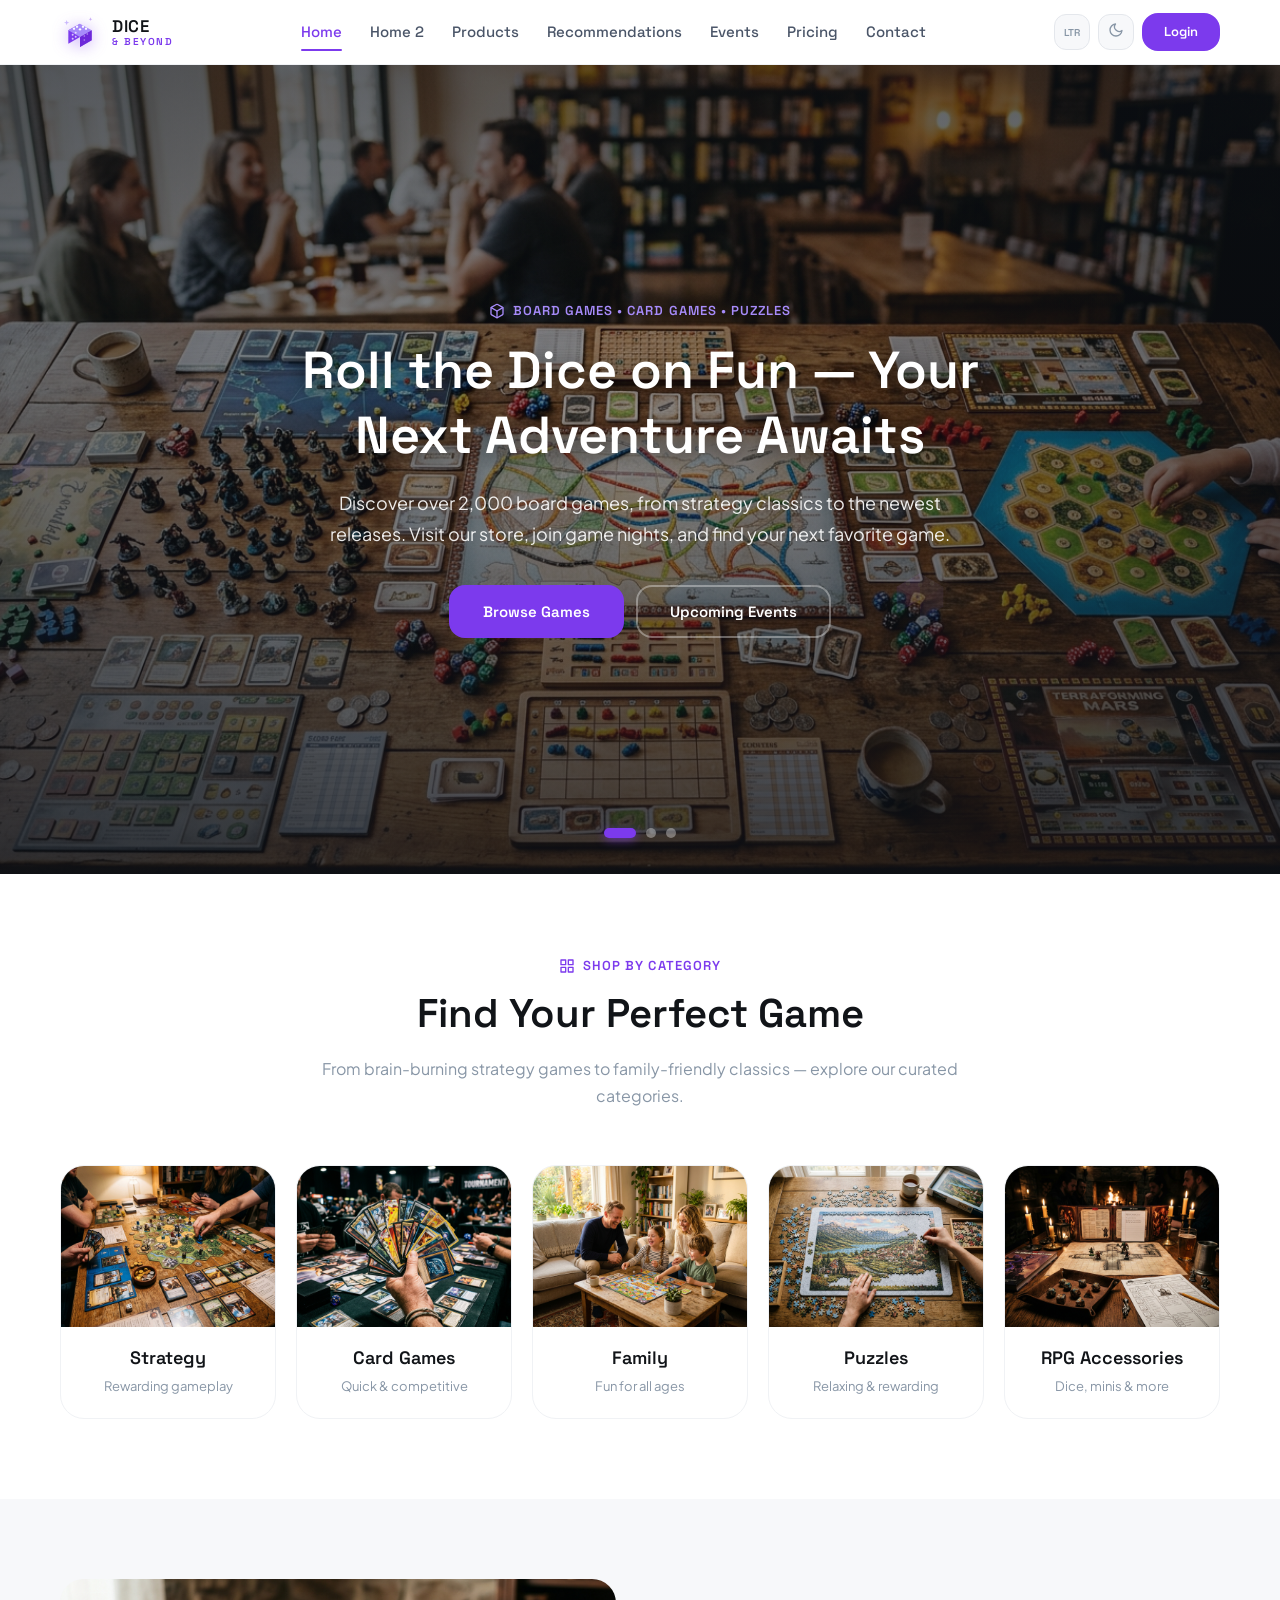
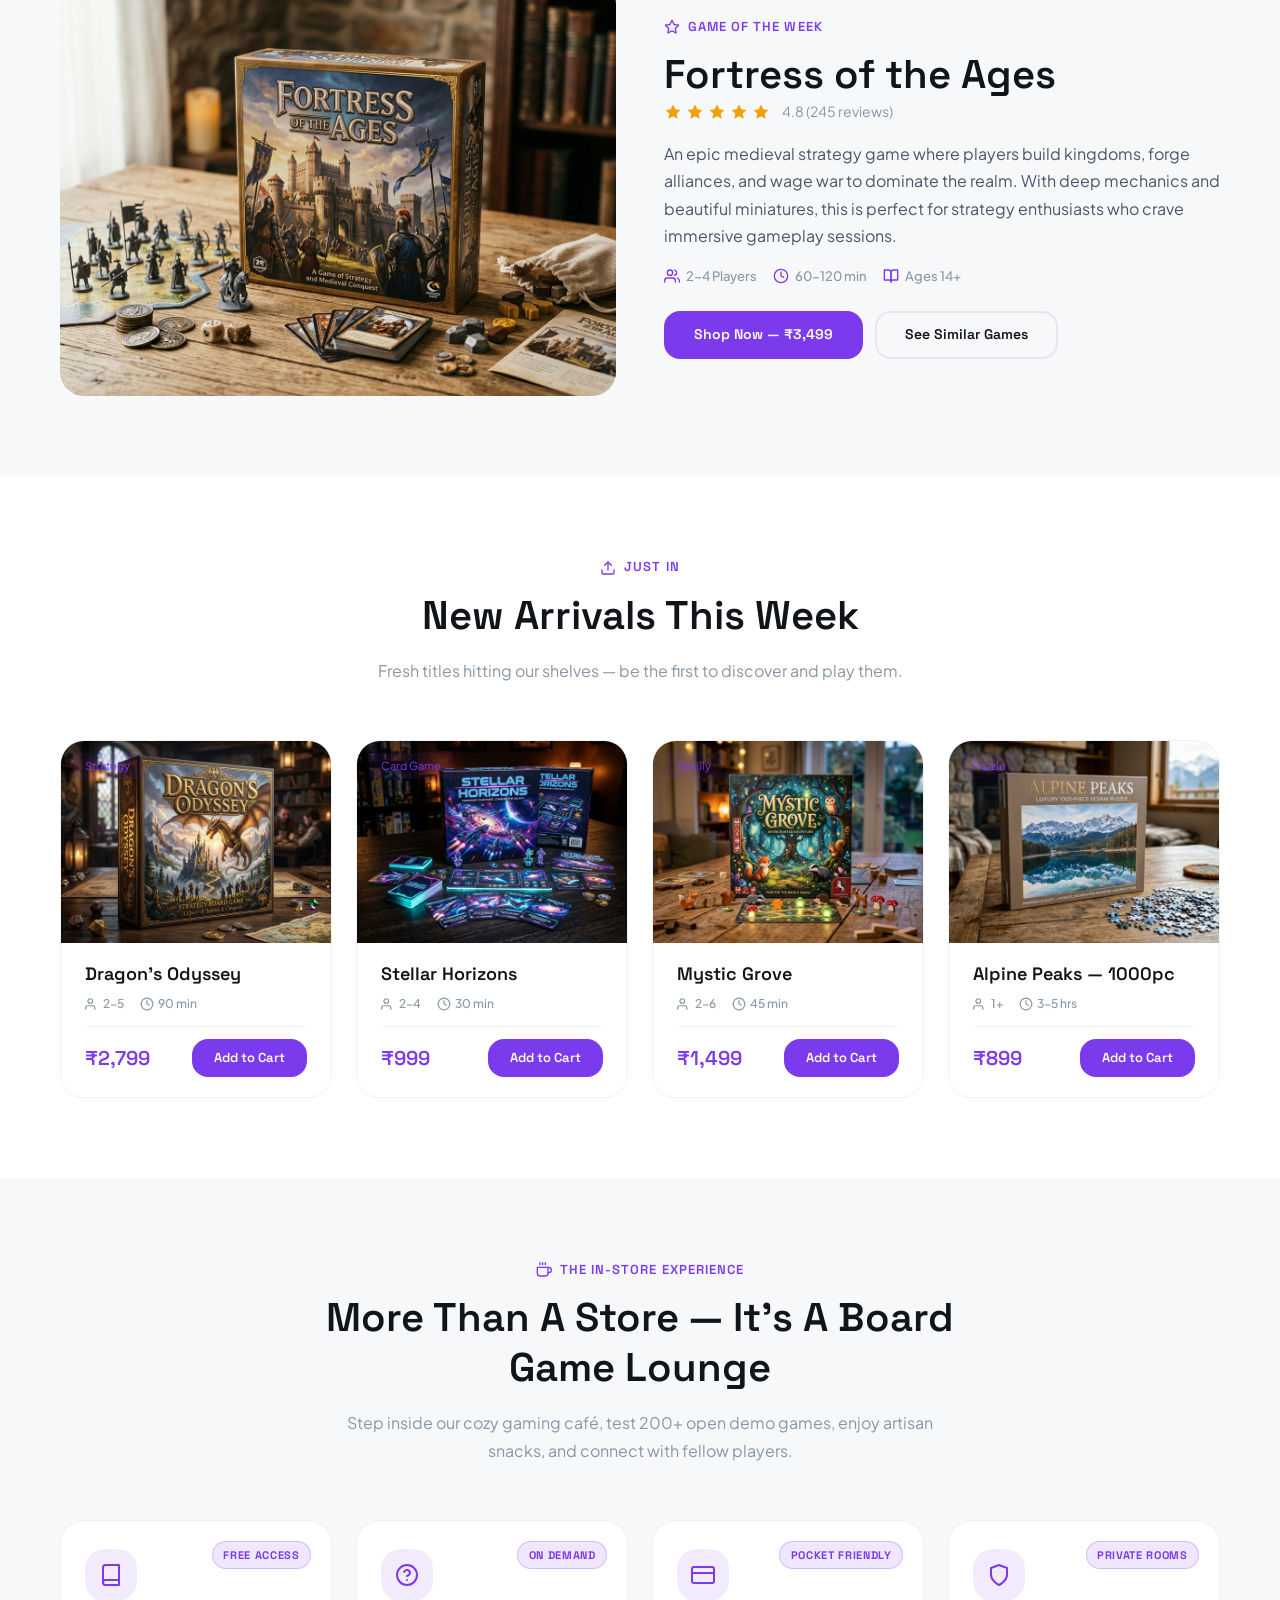
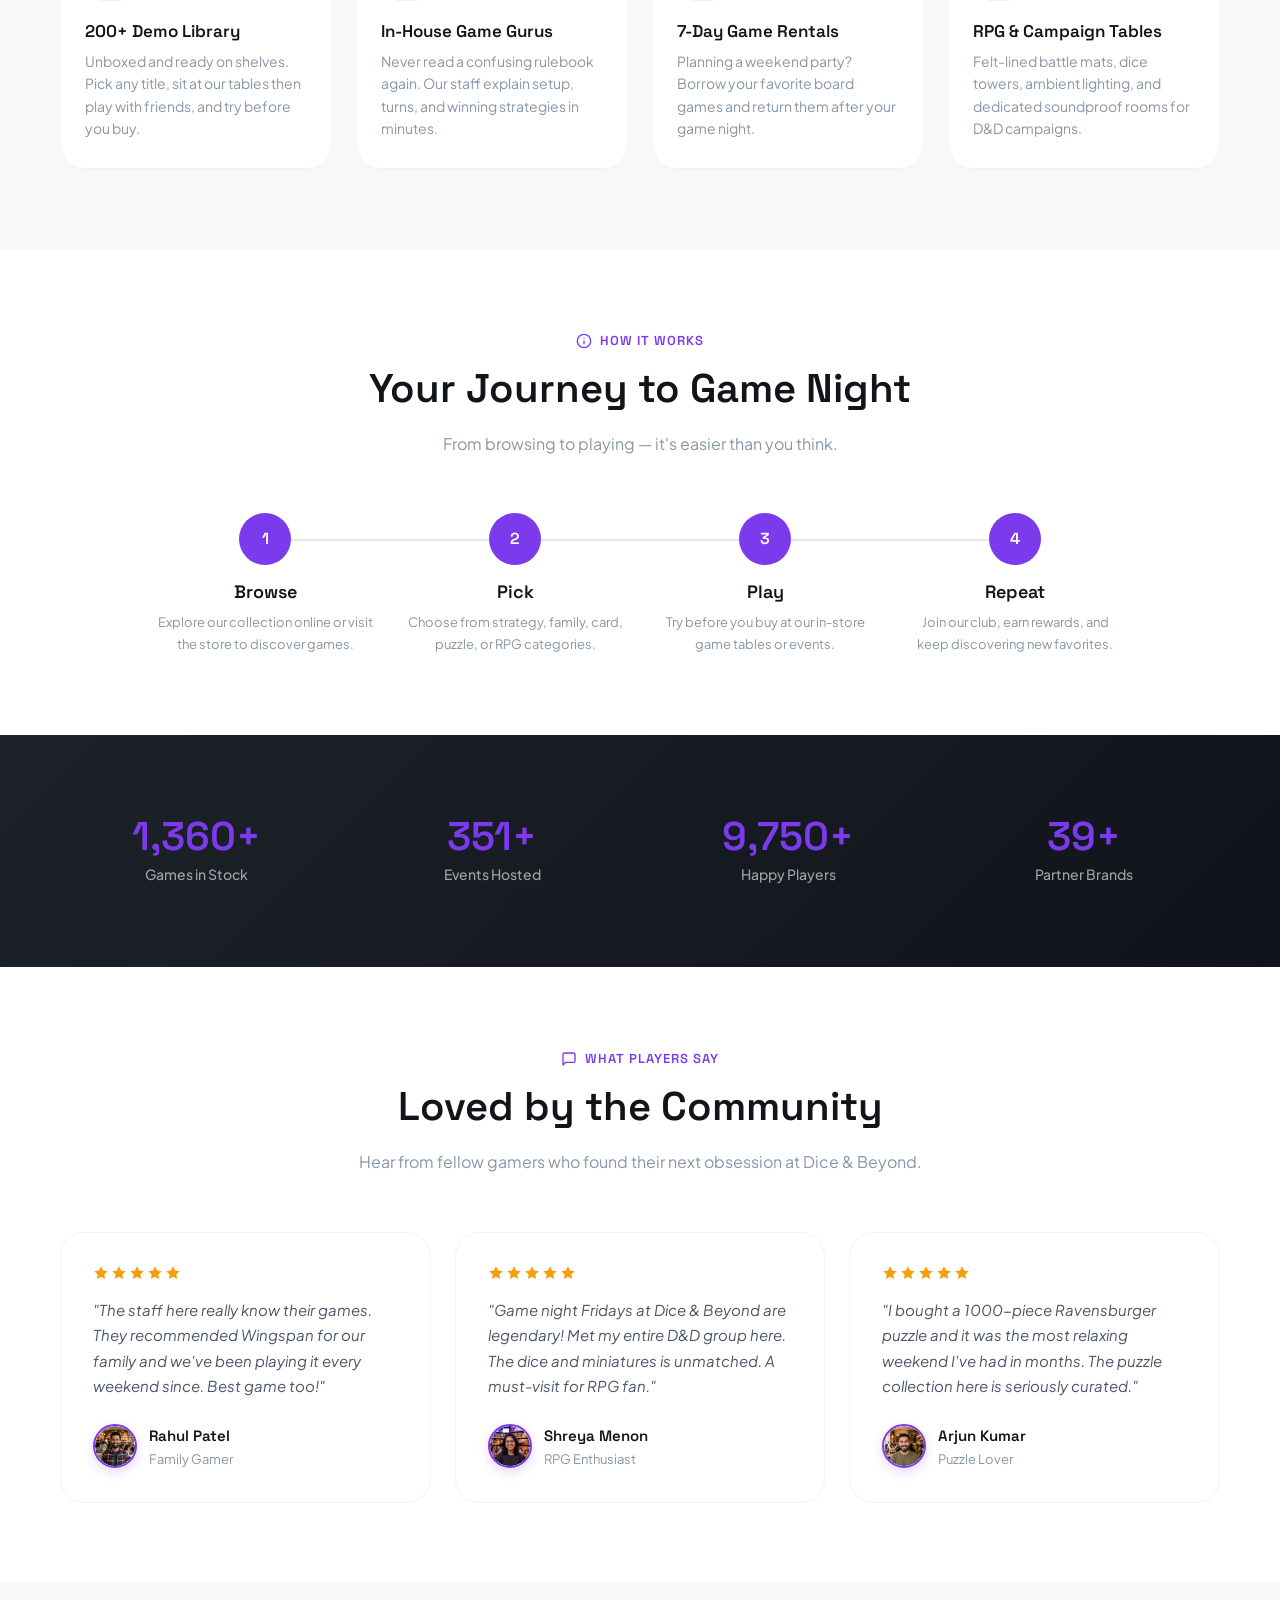
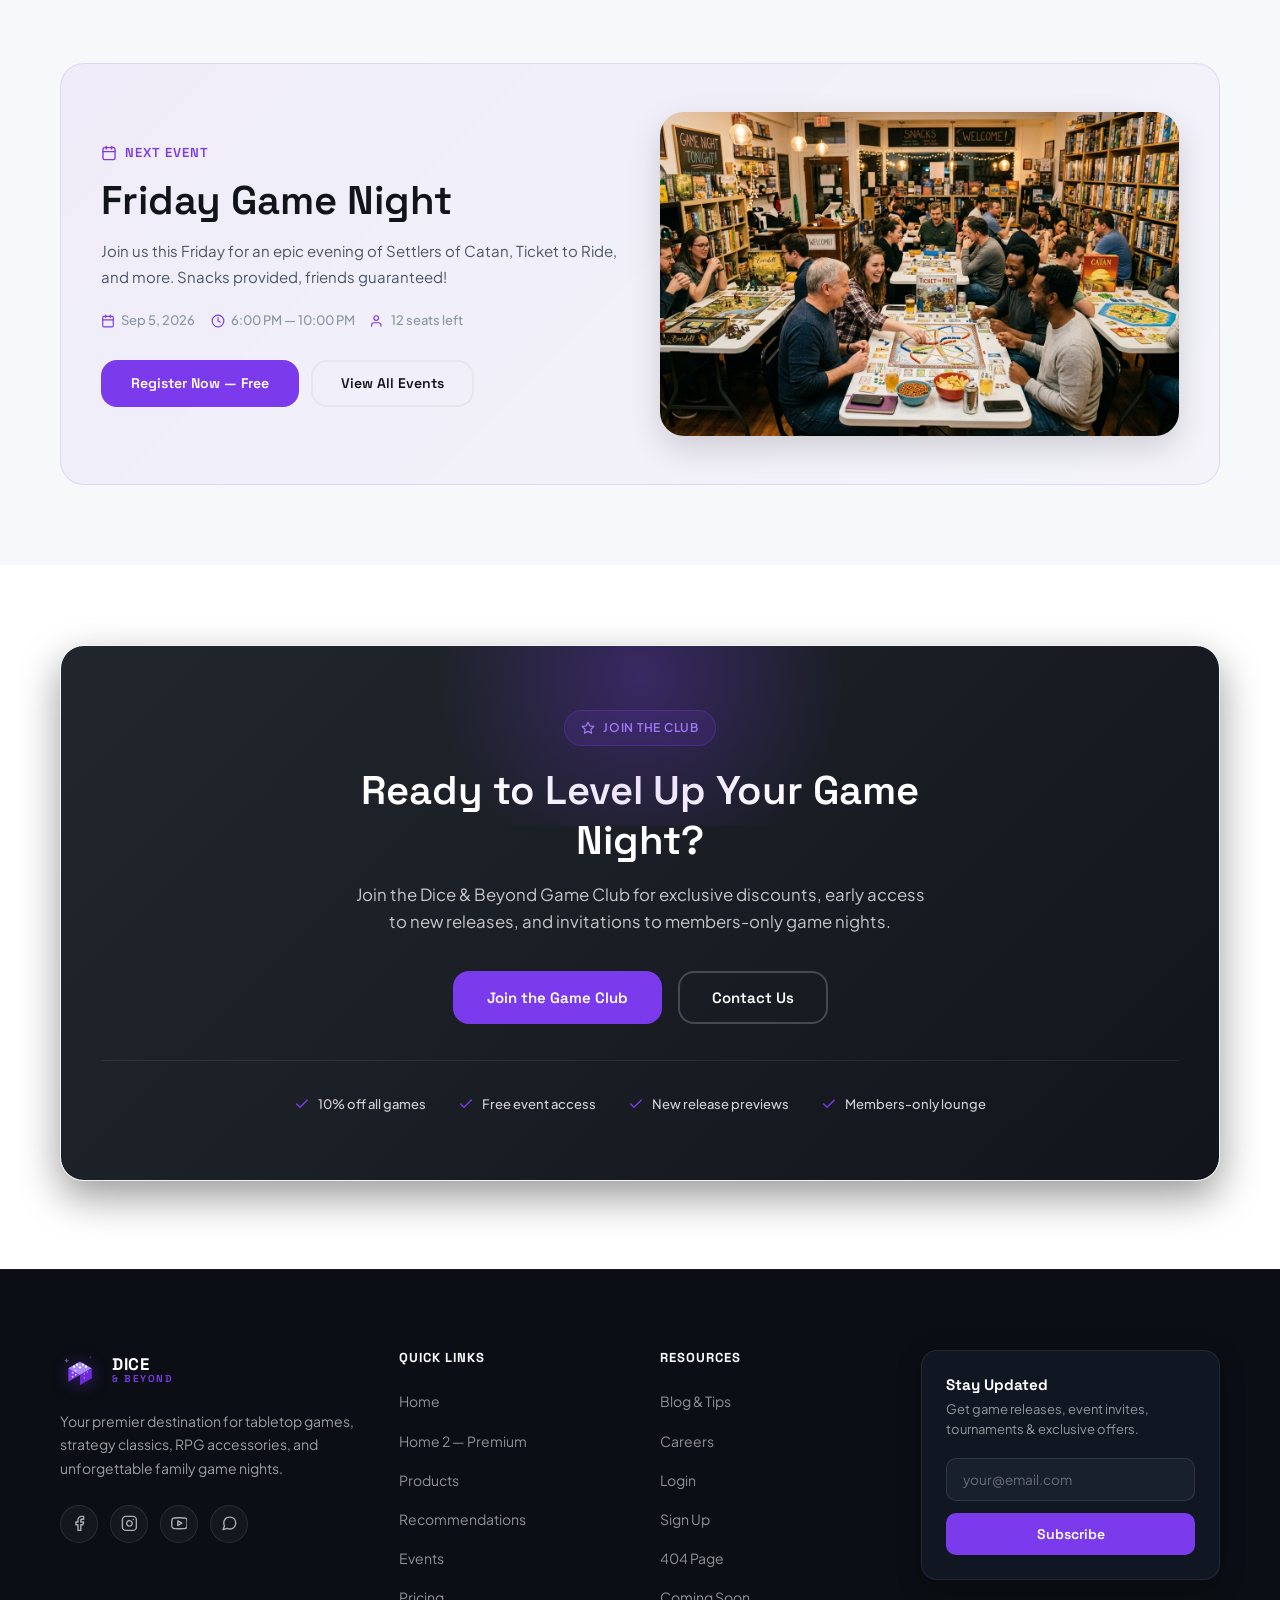
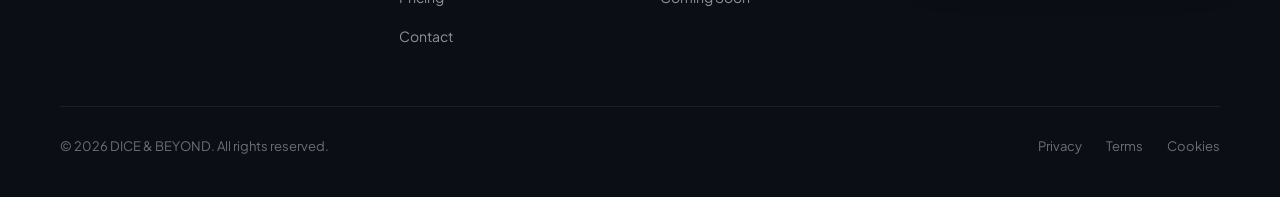
==== commit 06d7438f: "fix" ====
--- a/index.html
+++ b/index.html
@@ -131,8 +131,8 @@
     </div>
 </section>
 
-<!-- ====== SECTION 4: GAME OF THE WEEK ====== -->
-<section class="section bg-surface">
+<!-- ====== SECTION 3: GAME OF THE WEEK ====== -->
+<section class="section bg-surface" id="gotw">
     <div class="container">
         <div class="gotw-split animate-on-scroll">
             <div class="gotw-image">
@@ -164,7 +164,7 @@
     </div>
 </section>
 
-<!-- ====== SECTION 5: NEW ARRIVALS ====== -->
+<!-- ====== SECTION 4: NEW ARRIVALS ====== -->
 <section class="section">
     <div class="container">
         <div class="section-header animate-on-scroll">
@@ -193,8 +193,61 @@
     </div>
 </section>
 
+<!-- ====== SECTION 5: IN-STORE LOUNGE & EXPERIENCE ====== -->
+<section class="section bg-surface">
+    <div class="container">
+        <div class="section-header animate-on-scroll">
+            <div class="section-label">
+                <svg xmlns="http://www.w3.org/2000/svg" width="16" height="16" viewBox="0 0 24 24" fill="none" stroke="currentColor" stroke-width="2" stroke-linecap="round" stroke-linejoin="round"><path d="M18 8h1a4 4 0 0 1 0 8h-1"/><path d="M2 8h16v9a4 4 0 0 1-4 4H6a4 4 0 0 1-4-4V8z"/><line x1="6" y1="1" x2="6" y2="4"/><line x1="10" y1="1" x2="10" y2="4"/><line x1="14" y1="1" x2="14" y2="4"/></svg>
+                The In-Store Experience
+            </div>
+            <h2>More Than A Store — It's A Board Game Lounge</h2>
+            <p>Step inside our cozy gaming café, test 200+ open demo games, enjoy artisan snacks, and connect with fellow players.</p>
+        </div>
+
+        <!-- 4 Experience Feature Cards -->
+        <div class="lounge-experience-grid animate-on-scroll">
+            <div class="lounge-card">
+                <div class="lounge-card-tag">Free Access</div>
+                <div class="lounge-card-icon">
+                    <svg xmlns="http://www.w3.org/2000/svg" width="24" height="24" viewBox="0 0 24 24" fill="none" stroke="currentColor" stroke-width="2" stroke-linecap="round" stroke-linejoin="round"><path d="M4 19.5A2.5 2.5 0 0 1 6.5 17H20"/><path d="M6.5 2H20v20H6.5A2.5 2.5 0 0 1 4 19.5v-15A2.5 2.5 0 0 1 6.5 2z"/></svg>
+                </div>
+                <h4>200+ Demo Library</h4>
+                <p>Unboxed and ready on shelves. Pick any title, sit at our tables then play with friends, and try before you buy.</p>
+            </div>
+
+            <div class="lounge-card">
+                <div class="lounge-card-tag">On Demand</div>
+                <div class="lounge-card-icon">
+                    <svg xmlns="http://www.w3.org/2000/svg" width="24" height="24" viewBox="0 0 24 24" fill="none" stroke="currentColor" stroke-width="2" stroke-linecap="round" stroke-linejoin="round"><circle cx="12" cy="12" r="10"/><path d="M9.09 9a3 3 0 0 1 5.83 1c0 2-3 3-3 3"/><line x1="12" y1="17" x2="12.01" y2="17"/></svg>
+                </div>
+                <h4>In-House Game Gurus</h4>
+                <p>Never read a confusing rulebook again. Our staff explain setup, turns, and winning strategies in minutes.</p>
+            </div>
+
+            <div class="lounge-card">
+                <div class="lounge-card-tag">Pocket Friendly</div>
+                <div class="lounge-card-icon">
+                    <svg xmlns="http://www.w3.org/2000/svg" width="24" height="24" viewBox="0 0 24 24" fill="none" stroke="currentColor" stroke-width="2" stroke-linecap="round" stroke-linejoin="round"><rect x="1" y="4" width="22" height="16" rx="2" ry="2"/><line x1="1" y1="10" x2="23" y2="10"/></svg>
+                </div>
+                <h4>7-Day Game Rentals</h4>
+                <p>Planning a weekend party? Borrow your favorite board games and return them after your game night.</p>
+            </div>
+
+            <div class="lounge-card">
+                <div class="lounge-card-tag">Private Rooms</div>
+                <div class="lounge-card-icon">
+                    <svg xmlns="http://www.w3.org/2000/svg" width="24" height="24" viewBox="0 0 24 24" fill="none" stroke="currentColor" stroke-width="2" stroke-linecap="round" stroke-linejoin="round"><path d="M12 22s8-4 8-10V5l-8-3-8 3v7c0 6 8 10 8 10z"/></svg>
+                </div>
+                <h4>RPG & Campaign Tables</h4>
+                <p>Felt-lined battle mats, dice towers, ambient lighting, and dedicated soundproof rooms for D&D campaigns.</p>
+            </div>
+        </div>
+    </div>
+</section>
+
 <!-- ====== SECTION 6: HOW IT WORKS ====== -->
-<section class="section bg-surface">
+<section class="section">
     <div class="container">
         <div class="section-header animate-on-scroll">
             <div class="section-label"><svg xmlns="http://www.w3.org/2000/svg" width="16" height="16" viewBox="0 0 24 24" fill="none" stroke="currentColor" stroke-width="2" stroke-linecap="round" stroke-linejoin="round"><circle cx="12" cy="12" r="10"/><path d="M12 16v-4"/><path d="M12 8h.01"/></svg> How It Works</div>
--- a/style.css
+++ b/style.css
@@ -1789,17 +1789,25 @@
     max-height: 0;
     overflow: hidden;
     transition: max-height 0.35s ease;
+    background: var(--bg-card);
 }
 
 .faq-item.active .faq-answer {
     max-height: 300px;
 }
 
+.faq-answer p,
 .faq-answer-inner {
-    padding: 0 1.5rem 1.25rem;
+    padding: 0 1.5rem 1.25rem 1.5rem;
     font-size: 0.9375rem;
     color: var(--text-body);
     line-height: 1.7;
+    margin: 0;
+}
+
+[dir="rtl"] .faq-answer p,
+[dir="rtl"] .faq-answer-inner {
+    text-align: right;
 }
 
 /* --- Auth Pages --- */
@@ -3056,7 +3064,8 @@
 }
 
 @media (max-width: 991px) {
-    .cta-with-image-grid {
+    .cta-with-image-grid,
+    .cta-with-image-grid.image-left {
         grid-template-columns: 1fr;
         gap: 2.5rem;
     }
@@ -3079,6 +3088,311 @@
         max-width: 480px;
         margin: 0 auto;
         width: 100%;
+    }
+}
+
+/* ================================================== */
+/* ====== PRODUCTS BULK & CORPORATE SUITE =========== */
+/* ================================================== */
+.products-bulk-section {
+    padding: 5rem 0;
+}
+
+.products-bulk-card {
+    position: relative;
+    background: linear-gradient(135deg, rgba(22, 17, 43, 0.95) 0%, rgba(13, 20, 36, 0.98) 60%, rgba(17, 27, 46, 0.96) 100%);
+    border: 1px solid rgba(167, 139, 250, 0.28);
+    border-radius: var(--radius-2xl);
+    padding: 3.5rem 3rem;
+    box-shadow: 0 25px 60px rgba(0, 0, 0, 0.5), 0 0 45px rgba(124, 58, 237, 0.15);
+    overflow: hidden;
+    color: #FFFFFF;
+}
+
+.products-bulk-card::before {
+    content: '';
+    position: absolute;
+    top: 0;
+    left: 20%;
+    right: 20%;
+    height: 1px;
+    background: linear-gradient(90deg, transparent, rgba(167, 139, 250, 0.8), transparent);
+    pointer-events: none;
+}
+
+.products-bulk-card::after {
+    content: '';
+    position: absolute;
+    top: -120px;
+    right: 15%;
+    width: 320px;
+    height: 320px;
+    background: radial-gradient(circle, rgba(124, 58, 237, 0.22) 0%, transparent 70%);
+    border-radius: 50%;
+    pointer-events: none;
+}
+
+.products-bulk-grid {
+    display: grid;
+    grid-template-columns: 1.15fr 0.85fr;
+    gap: 3.5rem;
+    align-items: center;
+    position: relative;
+    z-index: 2;
+}
+
+.bulk-badge {
+    display: inline-flex;
+    align-items: center;
+    gap: 0.5rem;
+    padding: 0.35rem 0.85rem;
+    background: rgba(167, 139, 250, 0.12);
+    border: 1px solid rgba(167, 139, 250, 0.3);
+    border-radius: var(--radius-full);
+    font-size: 0.75rem;
+    font-weight: 700;
+    letter-spacing: 0.04em;
+    text-transform: uppercase;
+    color: #C4B5FD;
+    margin-bottom: 1rem;
+}
+
+.bulk-title {
+    font-size: clamp(1.75rem, 3vw, 2.35rem);
+    font-weight: 700;
+    line-height: 1.25;
+    color: #FFFFFF;
+    margin-bottom: 0.85rem;
+}
+
+.bulk-desc {
+    font-size: 0.9375rem;
+    line-height: 1.65;
+    color: rgba(255, 255, 255, 0.72);
+    margin-bottom: 1.75rem;
+}
+
+/* 2x2 Feature Bento Grid */
+.bulk-features-grid {
+    display: grid;
+    grid-template-columns: 1fr 1fr;
+    gap: 0.875rem;
+    margin-bottom: 2rem;
+}
+
+.bulk-feature-box {
+    background: rgba(255, 255, 255, 0.04);
+    border: 1px solid rgba(255, 255, 255, 0.08);
+    border-radius: var(--radius-lg);
+    padding: 0.875rem 1rem;
+    display: flex;
+    align-items: flex-start;
+    gap: 0.75rem;
+    transition: var(--transition-fast);
+}
+
+.bulk-feature-box:hover {
+    background: rgba(167, 139, 250, 0.08);
+    border-color: rgba(167, 139, 250, 0.25);
+    transform: translateY(-2px);
+}
+
+.bulk-feature-icon {
+    width: 2rem;
+    height: 2rem;
+    border-radius: var(--radius-md);
+    background: rgba(124, 58, 237, 0.2);
+    border: 1px solid rgba(167, 139, 250, 0.3);
+    display: flex;
+    align-items: center;
+    justify-content: center;
+    color: #C4B5FD;
+    flex-shrink: 0;
+    margin-top: 0.1rem;
+}
+
+.bulk-feature-content h5 {
+    font-size: 0.8125rem;
+    font-weight: 600;
+    color: #FFFFFF;
+    margin-bottom: 0.15rem;
+}
+
+.bulk-feature-content p {
+    font-size: 0.6875rem;
+    color: rgba(255, 255, 255, 0.6);
+    line-height: 1.35;
+    margin: 0;
+}
+
+.bulk-actions {
+    display: flex;
+    gap: 0.875rem;
+    flex-wrap: wrap;
+    align-items: center;
+}
+
+/* Right Media Showcase with Luxury Glass Layering */
+.bulk-media-wrap {
+    position: relative;
+}
+
+.bulk-image-card {
+    position: relative;
+    border-radius: var(--radius-xl);
+    overflow: hidden;
+    border: 1px solid rgba(167, 139, 250, 0.35);
+    box-shadow: 0 20px 50px rgba(0, 0, 0, 0.55), 0 0 30px rgba(124, 58, 237, 0.25);
+    aspect-ratio: 4 / 3;
+}
+
+.bulk-image-card img {
+    width: 100%;
+    height: 100%;
+    object-fit: cover;
+    display: block;
+    transition: transform 0.5s cubic-bezier(0.16, 1, 0.3, 1);
+}
+
+.bulk-image-card:hover img {
+    transform: scale(1.04);
+}
+
+.bulk-rating-pill {
+    position: absolute;
+    top: 1rem;
+    right: 1rem;
+    background: rgba(15, 23, 42, 0.88);
+    backdrop-filter: blur(10px);
+    -webkit-backdrop-filter: blur(10px);
+    border: 1px solid rgba(255, 255, 255, 0.2);
+    border-radius: var(--radius-full);
+    padding: 0.35rem 0.75rem;
+    font-size: 0.75rem;
+    font-weight: 700;
+    color: #FFFFFF;
+    display: inline-flex;
+    align-items: center;
+    gap: 0.3rem;
+    box-shadow: 0 6px 16px rgba(0, 0, 0, 0.4);
+    z-index: 2;
+}
+
+.bulk-rating-pill svg {
+    color: #FBBF24;
+    fill: #FBBF24;
+}
+
+.bulk-image-overlay {
+    position: absolute;
+    bottom: 1rem;
+    left: 1rem;
+    right: 1rem;
+    background: rgba(15, 23, 42, 0.88);
+    backdrop-filter: blur(14px);
+    -webkit-backdrop-filter: blur(14px);
+    border: 1px solid rgba(167, 139, 250, 0.3);
+    border-radius: var(--radius-lg);
+    padding: 0.875rem 1rem;
+    display: flex;
+    align-items: center;
+    gap: 0.875rem;
+    box-shadow: 0 10px 25px rgba(0, 0, 0, 0.45);
+    z-index: 2;
+}
+
+.bulk-overlay-icon {
+    width: 2.25rem;
+    height: 2.25rem;
+    border-radius: var(--radius-md);
+    background: linear-gradient(135deg, var(--primary), #9333EA);
+    display: flex;
+    align-items: center;
+    justify-content: center;
+    color: #FFFFFF;
+    flex-shrink: 0;
+}
+
+.bulk-overlay-text {
+    flex: 1;
+}
+
+.bulk-overlay-title {
+    font-size: 0.84375rem;
+    font-weight: 600;
+    color: #FFFFFF;
+    line-height: 1.2;
+    margin-bottom: 0.15rem;
+}
+
+.bulk-overlay-sub {
+    font-size: 0.71875rem;
+    color: rgba(255, 255, 255, 0.65);
+    line-height: 1.3;
+}
+
+.bulk-trust-strip {
+    margin-top: 1rem;
+    display: flex;
+    align-items: center;
+    justify-content: space-around;
+    padding: 0.65rem 0.85rem;
+    background: rgba(255, 255, 255, 0.03);
+    border: 1px solid rgba(255, 255, 255, 0.06);
+    border-radius: var(--radius-lg);
+}
+
+.bulk-trust-item {
+    display: inline-flex;
+    align-items: center;
+    gap: 0.35rem;
+    font-size: 0.6875rem;
+    font-weight: 500;
+    color: rgba(255, 255, 255, 0.7);
+}
+
+.bulk-trust-item svg {
+    color: #4ADE80;
+}
+
+@media (max-width: 991px) {
+    .products-bulk-grid {
+        grid-template-columns: 1fr;
+        gap: 2.5rem;
+    }
+    .products-bulk-card {
+        padding: 2.5rem 1.5rem;
+        text-align: center;
+    }
+    .bulk-badge {
+        margin-left: auto;
+        margin-right: auto;
+    }
+    .bulk-desc {
+        margin-left: auto;
+        margin-right: auto;
+    }
+    .bulk-actions {
+        justify-content: center;
+    }
+    .bulk-features-grid {
+        text-align: left;
+    }
+    .bulk-media-wrap {
+        max-width: 500px;
+        margin: 0 auto;
+        width: 100%;
+    }
+}
+
+@media (max-width: 576px) {
+    .bulk-features-grid {
+        grid-template-columns: 1fr;
+    }
+    .bulk-trust-strip {
+        flex-direction: column;
+        gap: 0.4rem;
+        align-items: flex-start;
     }
 }
 
@@ -3830,7 +4144,40 @@
 }
 
 .contact-info-card h4 {
-    margin-bottom: 0.5rem;
+    margin-bottom: 0.75rem;
+}
+
+.contact-info-lines {
+    display: flex;
+    flex-direction: column;
+    gap: 0.5rem;
+    align-items: center;
+    justify-content: center;
+    font-size: 0.875rem;
+    color: var(--text-muted);
+}
+
+.contact-info-lines span,
+.contact-info-lines a {
+    display: block;
+    font-size: 0.875rem;
+    line-height: 1.4;
+    color: var(--text-muted);
+}
+
+.contact-info-lines a.contact-link {
+    color: var(--text-muted);
+    transition: var(--transition-fast);
+}
+
+.contact-info-lines a.contact-link:hover,
+.contact-info-lines a.contact-link.link-primary {
+    color: var(--primary);
+}
+
+.contact-info-lines a.contact-link.link-primary:hover {
+    color: var(--primary-hover);
+    text-decoration: underline;
 }
 
 /* --- Recommendation Cards --- */
@@ -4467,6 +4814,34 @@
     font-weight: 500;
 }
 
+.events-private-split {
+    display: grid;
+    grid-template-columns: 1.1fr 1fr;
+    gap: 3.5rem;
+    align-items: center;
+}
+
+.events-private-media {
+    border-radius: var(--radius-2xl);
+    overflow: hidden;
+    box-shadow: var(--shadow-lg);
+}
+
+.events-private-media img {
+    width: 100%;
+    height: 100%;
+    object-fit: cover;
+    aspect-ratio: 4/3;
+    display: block;
+}
+
+@media (max-width: 900px) {
+    .events-private-split {
+        grid-template-columns: 1fr;
+        gap: 2.25rem;
+    }
+}
+
 /* ================================================== */
 /* ====== PRICING PAGE COMPONENTS ==================== */
 /* ================================================== */
@@ -5121,3 +5496,225 @@
 .feature-list li svg {
     flex-shrink: 0;
 }
+
+/* ================================================== */
+/* ====== HOME 1: IN-STORE LOUNGE & EXPERIENCE ====== */
+/* ================================================== */
+.lounge-experience-grid {
+    display: grid;
+    grid-template-columns: repeat(4, 1fr);
+    gap: 1.5rem;
+}
+
+.lounge-card {
+    background: var(--bg-card);
+    border: 1px solid var(--border-light);
+    border-radius: var(--radius-2xl);
+    padding: 1.75rem 1.5rem;
+    transition: var(--transition-smooth);
+    display: flex;
+    flex-direction: column;
+    position: relative;
+    overflow: hidden;
+}
+
+.lounge-card:hover {
+    transform: translateY(-5px);
+    border-color: rgba(124, 58, 237, 0.35);
+    box-shadow: 0 12px 30px rgba(124, 58, 237, 0.08);
+}
+
+.lounge-card-icon {
+    width: 3.25rem;
+    height: 3.25rem;
+    border-radius: var(--radius-xl);
+    background: rgba(124, 58, 237, 0.1);
+    color: var(--primary);
+    display: flex;
+    align-items: center;
+    justify-content: center;
+    margin-bottom: 1.25rem;
+    transition: var(--transition-fast);
+}
+
+.dark .lounge-card-icon {
+    background: rgba(167, 139, 250, 0.15);
+    color: #C4B5FD;
+}
+
+.lounge-card:hover .lounge-card-icon {
+    background: var(--primary);
+    color: #fff;
+    transform: scale(1.08) rotate(3deg);
+}
+
+.lounge-card-tag {
+    position: absolute;
+    top: 1.25rem;
+    right: 1.25rem;
+    font-size: 0.6875rem;
+    font-family: var(--font-heading);
+    font-weight: 700;
+    text-transform: uppercase;
+    letter-spacing: 0.06em;
+    padding: 0.25rem 0.65rem;
+    border-radius: var(--radius-full);
+    background: rgba(124, 58, 237, 0.12);
+    color: var(--primary);
+    border: 1px solid rgba(124, 58, 237, 0.25);
+    transition: var(--transition-fast);
+}
+
+.dark .lounge-card-tag {
+    background: rgba(124, 58, 237, 0.2);
+    color: #C4B5FD;
+    border-color: rgba(167, 139, 250, 0.35);
+}
+
+.lounge-card:hover .lounge-card-tag {
+    background: var(--primary);
+    color: #ffffff;
+    border-color: var(--primary);
+}
+
+[dir="rtl"] .lounge-card-tag {
+    right: auto;
+    left: 1.25rem;
+}
+
+.lounge-card h4 {
+    font-size: 1.0625rem;
+    margin-bottom: 0.5rem;
+    color: var(--text-heading);
+}
+
+.lounge-card p {
+    font-size: 0.875rem;
+    color: var(--text-muted);
+    line-height: 1.6;
+    margin: 0;
+}
+
+.lounge-banner {
+    border-radius: var(--radius-2xl);
+    overflow: hidden;
+    position: relative;
+    border: 1px solid var(--border-light);
+    box-shadow: var(--shadow-card);
+    display: grid;
+    grid-template-columns: 1.15fr 1fr;
+    background: var(--bg-card);
+}
+
+.lounge-banner-img {
+    position: relative;
+    min-height: 320px;
+    overflow: hidden;
+}
+
+.lounge-banner-img img {
+    width: 100%;
+    height: 100%;
+    object-fit: cover;
+    display: block;
+    transition: transform 0.6s ease;
+}
+
+.lounge-banner:hover .lounge-banner-img img {
+    transform: scale(1.04);
+}
+
+.lounge-banner-badge {
+    position: absolute;
+    top: 1.25rem;
+    left: 1.25rem;
+    background: rgba(17, 24, 39, 0.85);
+    backdrop-filter: blur(8px);
+    -webkit-backdrop-filter: blur(8px);
+    color: #fff;
+    padding: 0.4rem 0.875rem;
+    border-radius: var(--radius-full);
+    font-size: 0.8125rem;
+    font-weight: 600;
+    display: inline-flex;
+    align-items: center;
+    gap: 0.4rem;
+    border: 1px solid rgba(255, 255, 255, 0.2);
+}
+
+[dir="rtl"] .lounge-banner-badge {
+    left: auto;
+    right: 1.25rem;
+}
+
+.lounge-banner-content {
+    padding: 2.5rem;
+    display: flex;
+    flex-direction: column;
+    justify-content: center;
+}
+
+.lounge-banner-content h3 {
+    font-size: 1.625rem;
+    margin-bottom: 0.75rem;
+}
+
+.lounge-banner-content p {
+    color: var(--text-muted);
+    font-size: 0.9375rem;
+    line-height: 1.65;
+    margin-bottom: 1.5rem;
+}
+
+.lounge-perks {
+    display: grid;
+    grid-template-columns: 1fr 1fr;
+    gap: 0.75rem;
+    margin-bottom: 1.75rem;
+}
+
+.lounge-perk-item {
+    display: flex;
+    align-items: center;
+    gap: 0.5rem;
+    font-size: 0.875rem;
+    font-weight: 500;
+    color: var(--text-heading);
+}
+
+.lounge-perk-item svg {
+    color: var(--primary);
+    flex-shrink: 0;
+}
+
+.lounge-banner-actions {
+    display: flex;
+    align-items: center;
+    gap: 1rem;
+    flex-wrap: wrap;
+}
+
+@media (max-width: 1024px) {
+    .lounge-experience-grid {
+        grid-template-columns: repeat(2, 1fr);
+    }
+    .lounge-banner {
+        grid-template-columns: 1fr;
+    }
+    .lounge-banner-img {
+        min-height: 250px;
+    }
+}
+
+@media (max-width: 640px) {
+    .lounge-experience-grid {
+        grid-template-columns: 1fr;
+    }
+    .lounge-banner-content {
+        padding: 1.5rem;
+    }
+    .lounge-perks {
+        grid-template-columns: 1fr;
+    }
+}
+
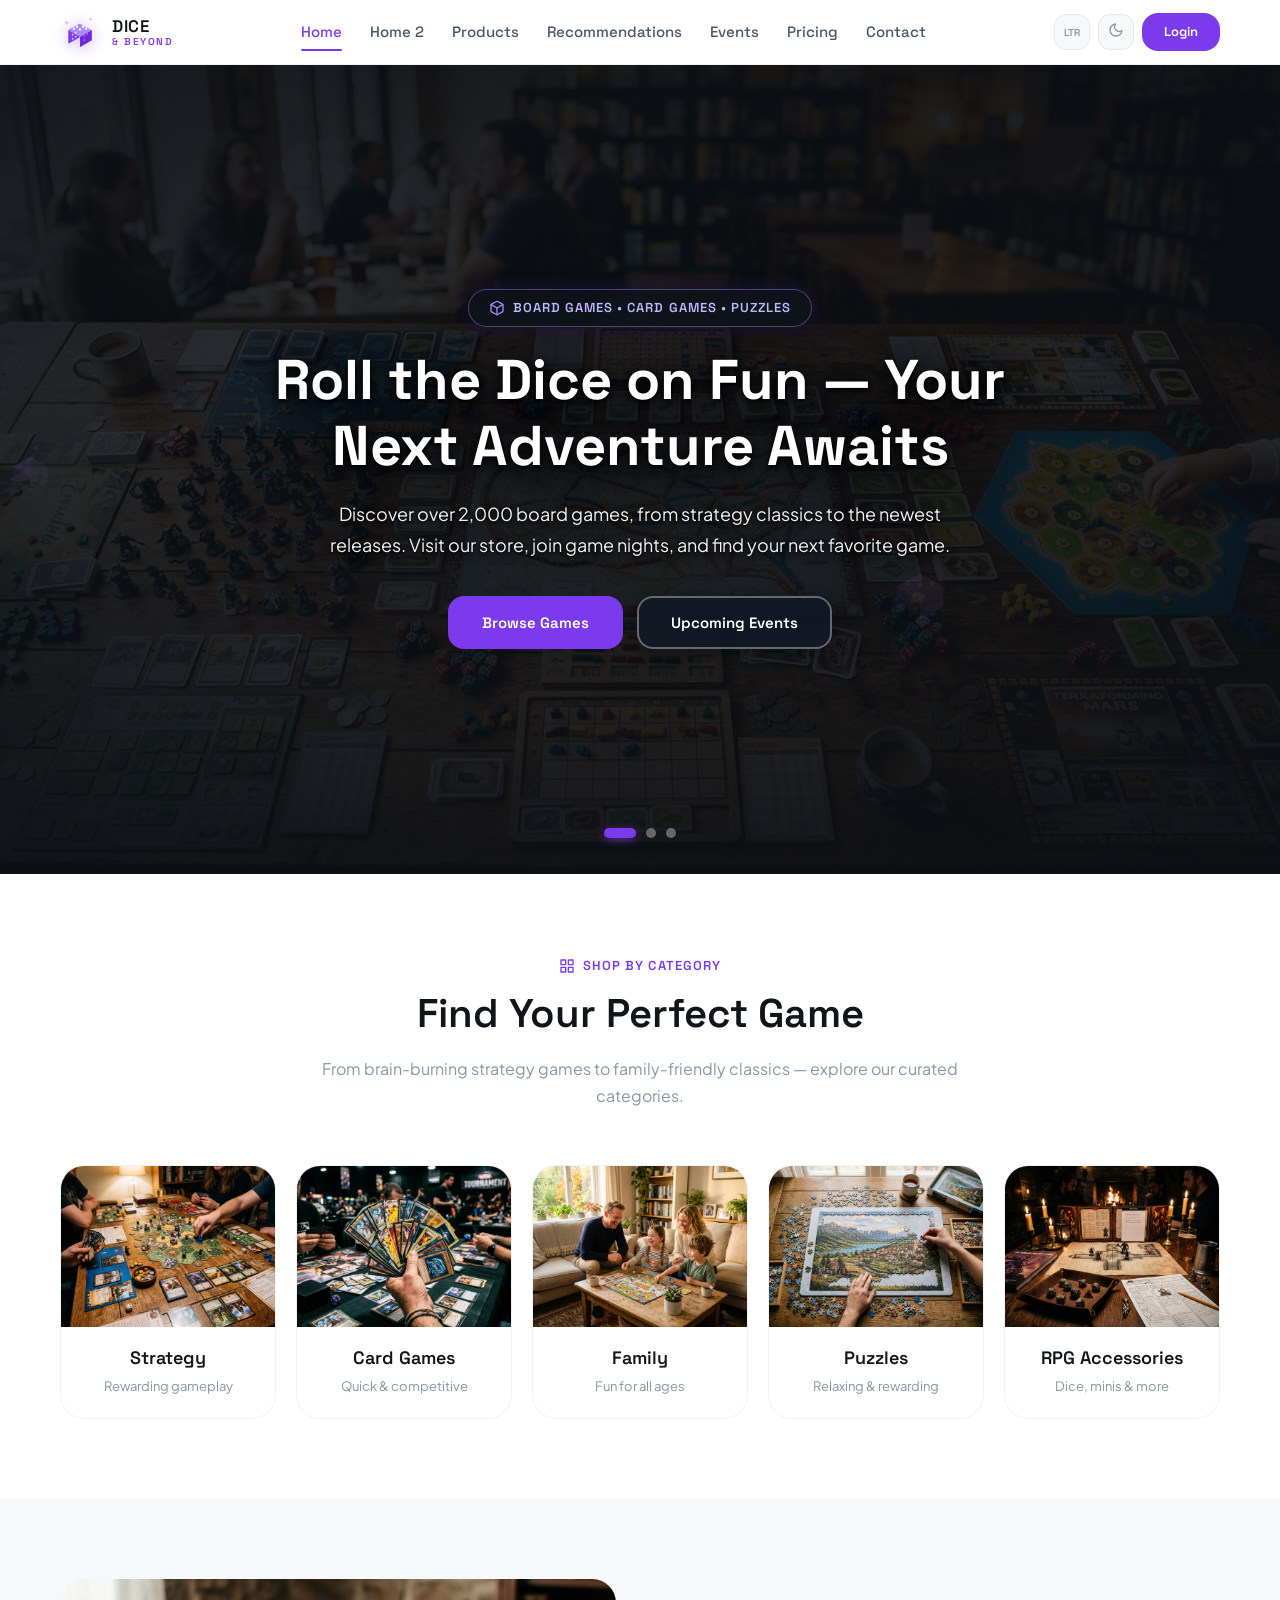
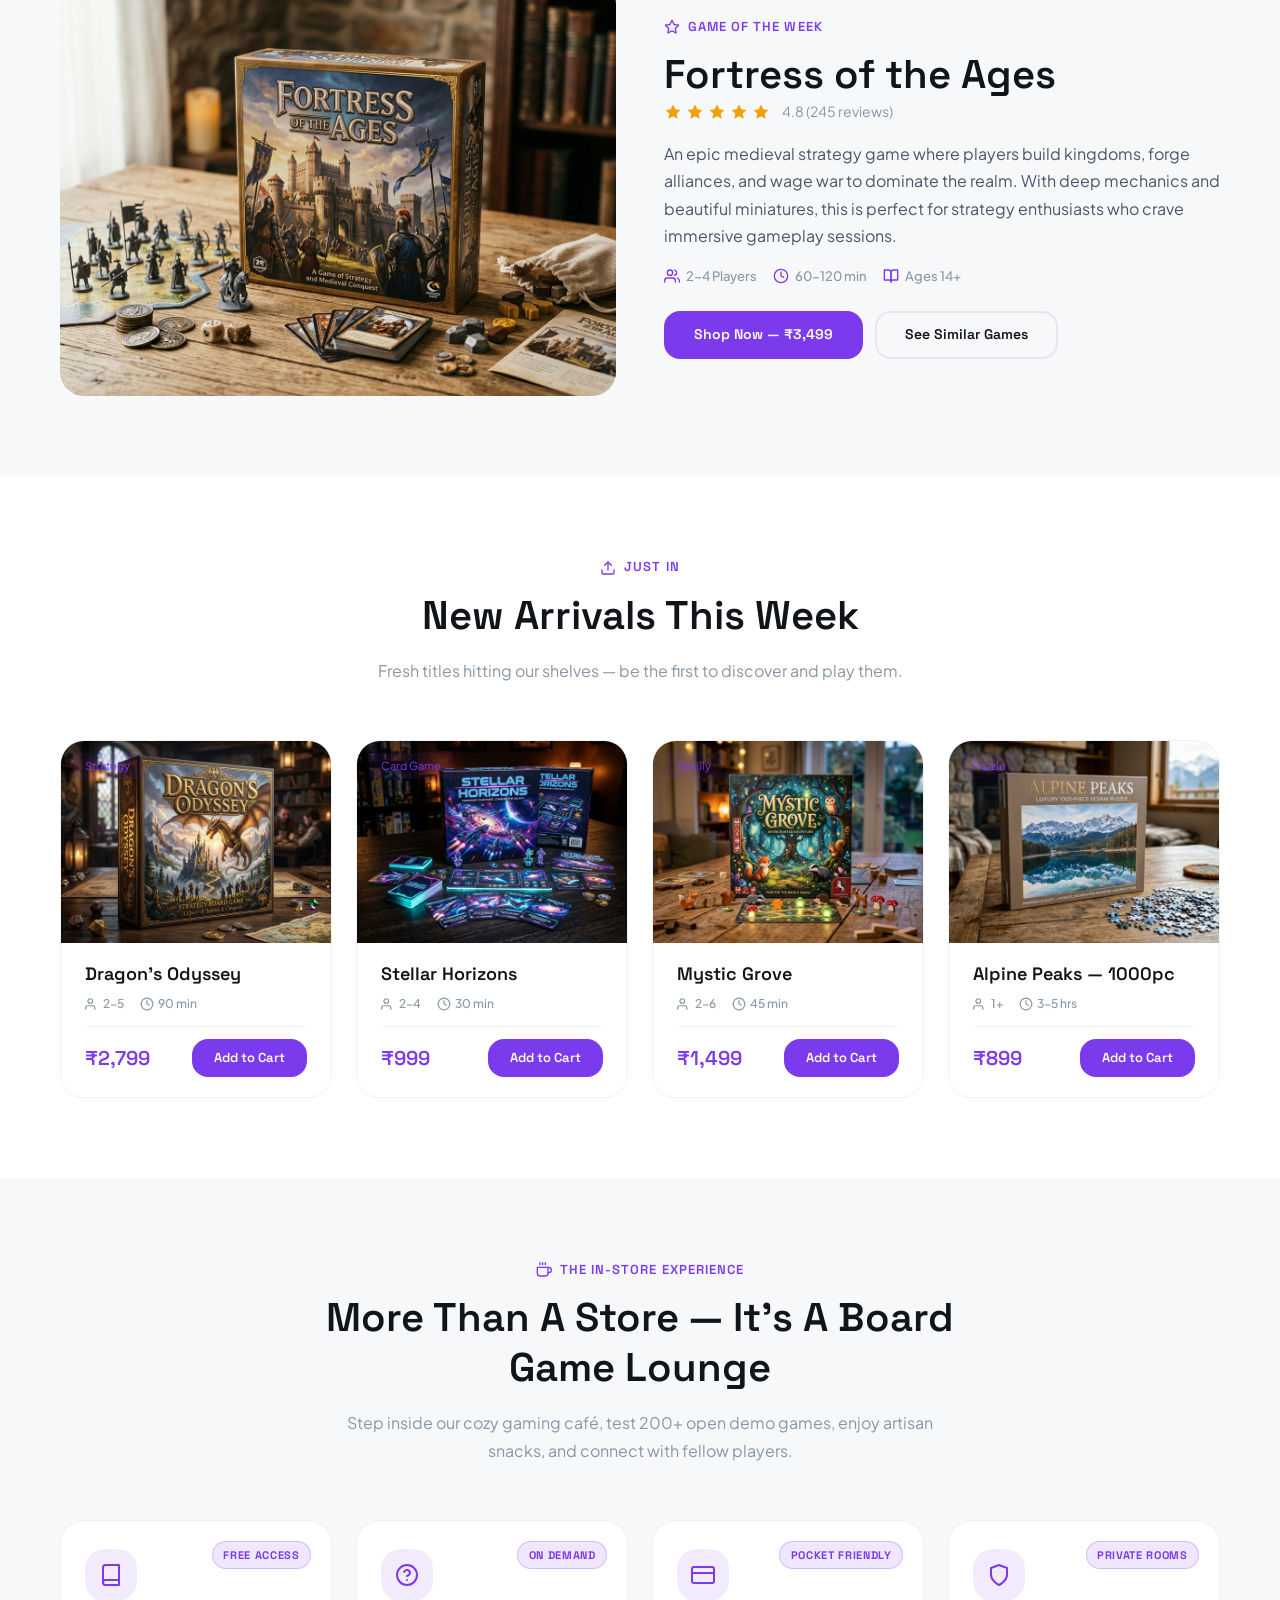
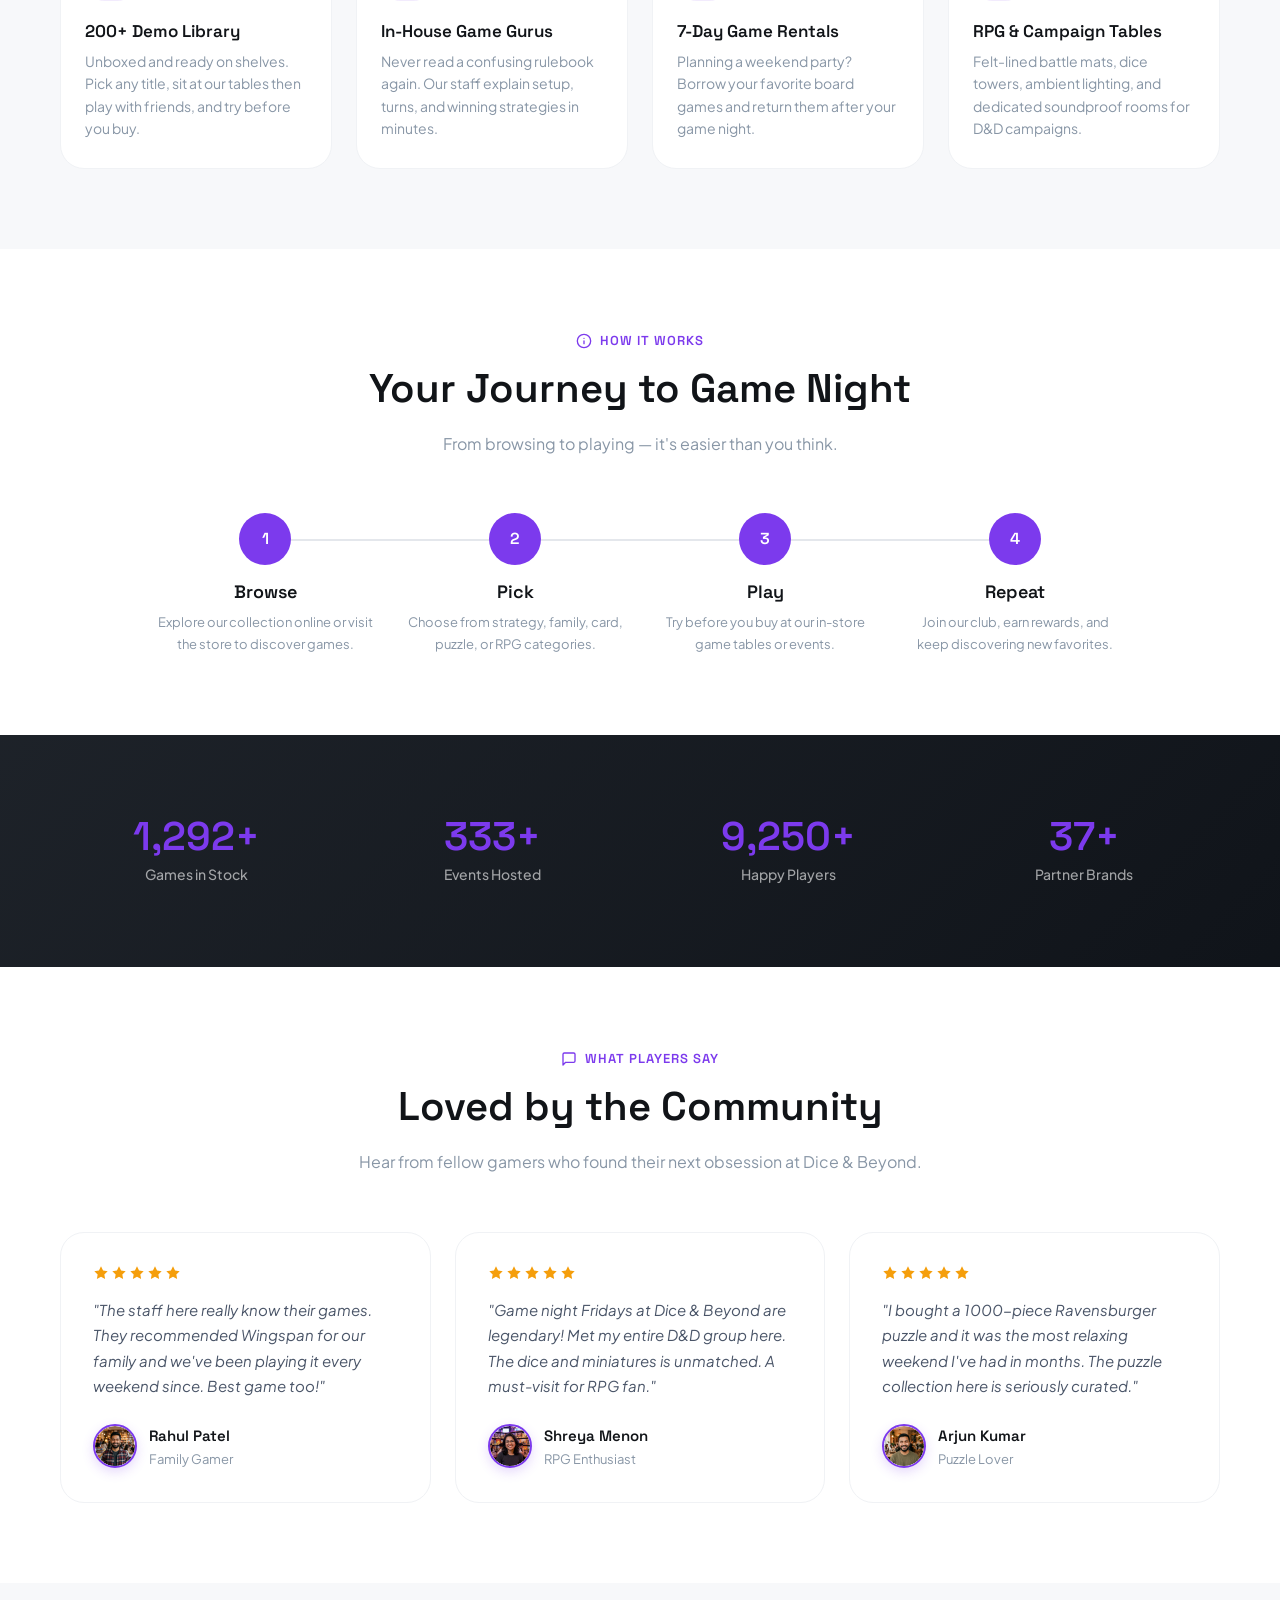
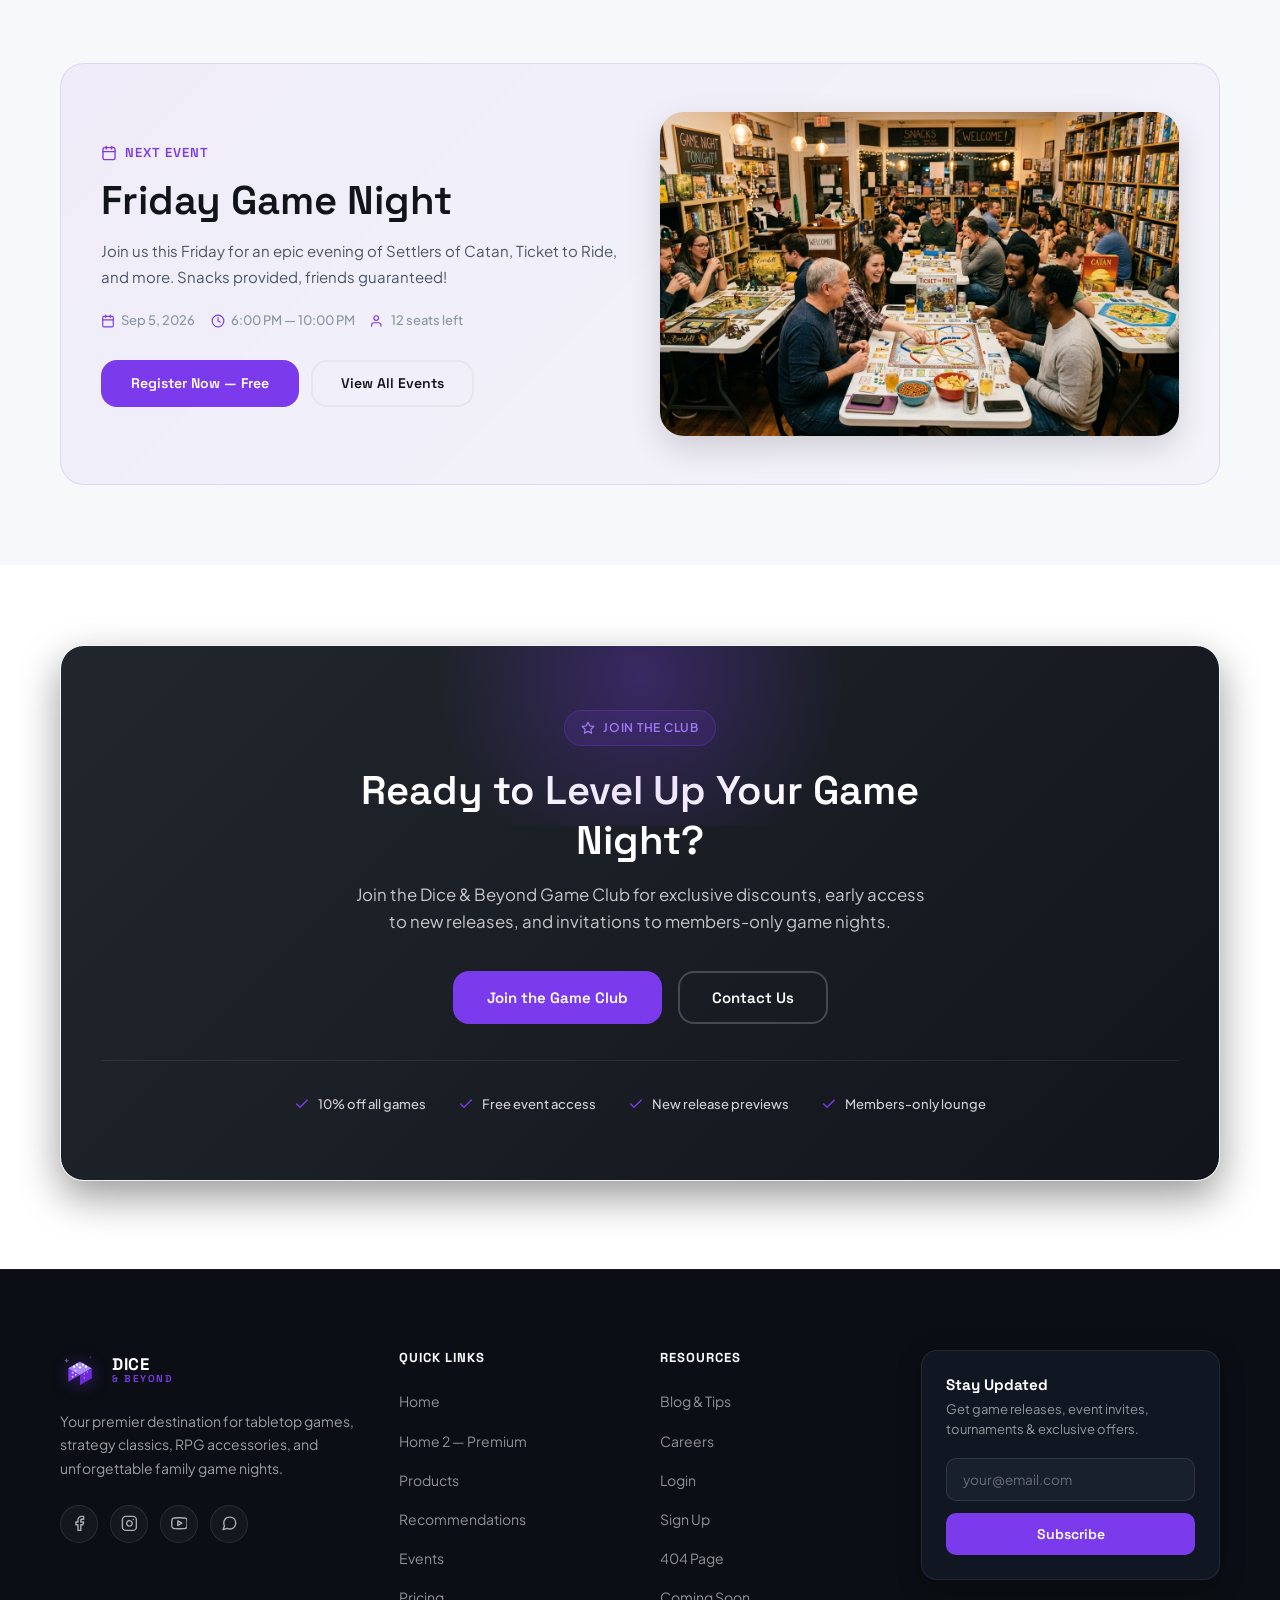
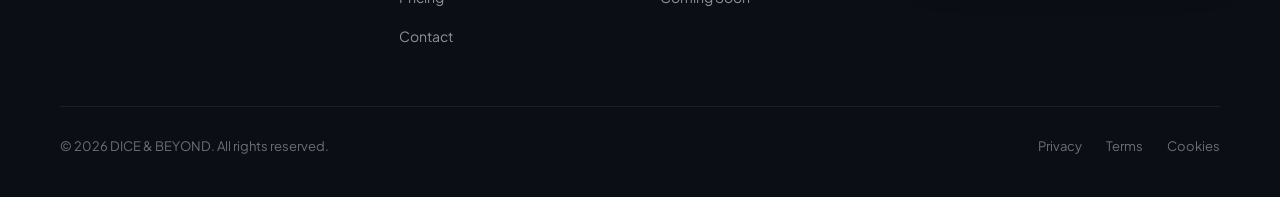
==== commit eeae9154: "refactor: update hero sections and product card titles" ====
--- a/index.html
+++ b/index.html
@@ -48,15 +48,15 @@
 
     <!-- Centered Content -->
     <div class="container hero-content" style="text-align:center;max-width:840px;margin:0 auto;display:flex;flex-direction:column;align-items:center;">
-        <div class="section-label" style="color:#A78BFA;justify-content:center;margin-bottom:1rem;">
+        <div class="hero-label-pill">
             <svg xmlns="http://www.w3.org/2000/svg" width="16" height="16" viewBox="0 0 24 24" fill="none" stroke="currentColor" stroke-width="2" stroke-linecap="round" stroke-linejoin="round"><path d="M21 16V8a2 2 0 0 0-1-1.73l-7-4a2 2 0 0 0-2 0l-7 4A2 2 0 0 0 3 8v8a2 2 0 0 0 1 1.73l7 4a2 2 0 0 0 2 0l7-4A2 2 0 0 0 21 16z"/><polyline points="3.27 6.96 12 12.01 20.73 6.96"/><line x1="12" y1="22.08" x2="12" y2="12"/></svg>
             BOARD GAMES • CARD GAMES • PUZZLES
         </div>
-        <h1 style="color:#fff;max-width:780px;margin:0 auto 1.25rem;text-shadow:0 3px 18px rgba(0,0,0,0.6);">Roll the Dice on Fun — Your Next Adventure Awaits</h1>
-        <p style="color:rgba(255,255,255,0.9);font-size:1.125rem;max-width:640px;margin:0 auto 2.25rem;">Discover over 2,000 board games, from strategy classics to the newest releases. Visit our store, join game nights, and find your next favorite game.</p>
-        <div style="display:flex;gap:0.75rem;flex-wrap:wrap;justify-content:center;">
+        <h1 class="hero-home1-title">Roll the Dice on Fun — Your Next Adventure Awaits</h1>
+        <p class="hero-home1-desc">Discover over 2,000 board games, from strategy classics to the newest releases. Visit our store, join game nights, and find your next favorite game.</p>
+        <div style="display:flex;gap:0.875rem;flex-wrap:wrap;justify-content:center;">
             <a href="products.html" class="btn btn-primary btn-lg">Browse Games</a>
-            <a href="events.html" class="btn btn-secondary btn-lg" style="color:#fff;border-color:rgba(255,255,255,0.35);">Upcoming Events</a>
+            <a href="events.html" class="btn btn-secondary btn-lg">Upcoming Events</a>
         </div>
     </div>
 
--- a/style.css
+++ b/style.css
@@ -549,7 +549,7 @@
     height: 100%;
     object-fit: cover;
     opacity: 0.98;
-    filter: brightness(0.96) contrast(1.05);
+    filter: brightness(0.82) contrast(1.08);
     transform: scale(1.05);
     transition: transform 6s ease-out;
 }
@@ -638,8 +638,26 @@
 
 /* --- Split Hero Slider (Home 2) --- */
 .hero-home2 {
+    position: relative;
     min-height: 76vh !important;
+    display: flex;
+    align-items: center;
+    overflow: hidden;
     padding: 4.25rem 0 2.5rem !important;
+    background: 
+        radial-gradient(circle at 85% 20%, rgba(124, 58, 237, 0.08) 0%, transparent 45%),
+        radial-gradient(circle at 10% 85%, rgba(167, 139, 250, 0.09) 0%, transparent 40%),
+        linear-gradient(135deg, #F8FAFC 0%, #FAF8FF 45%, #F3EEFF 100%);
+    border-bottom: 1px solid var(--border-light);
+    transition: background 0.3s ease, border-color 0.3s ease;
+}
+
+.dark .hero-home2 {
+    background: 
+        radial-gradient(circle at 85% 20%, rgba(124, 58, 237, 0.18) 0%, transparent 50%),
+        radial-gradient(circle at 10% 85%, rgba(167, 139, 250, 0.12) 0%, transparent 45%),
+        linear-gradient(135deg, #0B0F14 0%, #170E28 50%, #0B0F14 100%);
+    border-bottom: 1px solid var(--border-default);
 }
 
 @media (max-width: 1024px) {
@@ -649,6 +667,40 @@
     }
 }
 
+.hero-home2 .hero-ambient-1 {
+    position: absolute;
+    top: 8%;
+    right: 4%;
+    width: min(560px, 65vw);
+    height: min(560px, 65vw);
+    background: radial-gradient(circle, rgba(124, 58, 237, 0.10), transparent 70%);
+    border-radius: 50%;
+    z-index: 1;
+    pointer-events: none;
+    transition: background 0.3s ease;
+}
+
+.dark .hero-home2 .hero-ambient-1 {
+    background: radial-gradient(circle, rgba(124, 58, 237, 0.22), transparent 70%);
+}
+
+.hero-home2 .hero-ambient-2 {
+    position: absolute;
+    bottom: 8%;
+    left: 4%;
+    width: min(420px, 50vw);
+    height: min(420px, 50vw);
+    background: radial-gradient(circle, rgba(167, 139, 250, 0.08), transparent 70%);
+    border-radius: 50%;
+    z-index: 1;
+    pointer-events: none;
+    transition: background 0.3s ease;
+}
+
+.dark .hero-home2 .hero-ambient-2 {
+    background: radial-gradient(circle, rgba(167, 139, 250, 0.15), transparent 70%);
+}
+
 .hero-split-slide {
     display: none;
     opacity: 0;
@@ -661,18 +713,309 @@
     animation: fadeIn 0.6s cubic-bezier(0.4, 0, 0.2, 1);
 }
 
+.hero-home2-title {
+    color: var(--text-heading);
+    margin-bottom: 1.25rem;
+    font-size: clamp(2.25rem, 4.2vw, 3.5rem);
+    line-height: 1.15;
+    font-weight: 700;
+    transition: color 0.3s ease;
+}
+
+.dark .hero-home2-title {
+    color: #FFFFFF;
+}
+
+.hero-home2-title .highlight {
+    color: var(--primary);
+    transition: color 0.3s ease;
+}
+
+.dark .hero-home2-title .highlight {
+    color: #A78BFA;
+}
+
+.hero-home2-desc {
+    color: var(--text-body);
+    font-size: 1.125rem;
+    margin-bottom: 2rem;
+    line-height: 1.65;
+    transition: color 0.3s ease;
+}
+
+.dark .hero-home2-desc {
+    color: rgba(255, 255, 255, 0.85);
+}
+
+.hero-home2 .btn-secondary {
+    background: var(--bg-card);
+    color: var(--text-heading);
+    border-color: var(--border-default);
+    box-shadow: 0 1px 3px rgba(0, 0, 0, 0.04);
+}
+
+.hero-home2 .btn-secondary:hover {
+    border-color: var(--primary);
+    color: var(--primary);
+    transform: translateY(-2px);
+    box-shadow: 0 6px 20px rgba(124, 58, 237, 0.15);
+}
+
+.dark .hero-home2 .btn-secondary {
+    background: rgba(255, 255, 255, 0.05);
+    color: #FFFFFF;
+    border-color: rgba(255, 255, 255, 0.22);
+    box-shadow: none;
+}
+
+.dark .hero-home2 .btn-secondary:hover {
+    background: rgba(124, 58, 237, 0.18);
+    border-color: var(--primary);
+    color: #FFFFFF;
+}
+
+.hero-home2-features {
+    display: flex;
+    gap: 1.5rem;
+    flex-wrap: wrap;
+    padding-top: 1.5rem;
+    border-top: 1px solid var(--border-default);
+    transition: border-color 0.3s ease;
+}
+
+.dark .hero-home2-features {
+    border-top-color: rgba(255, 255, 255, 0.12);
+}
+
+.hero-home2-feature-item {
+    display: flex;
+    align-items: center;
+    gap: 0.5rem;
+    color: var(--text-heading);
+    font-size: 0.875rem;
+    font-weight: 500;
+    transition: color 0.3s ease;
+}
+
+.dark .hero-home2-feature-item {
+    color: rgba(255, 255, 255, 0.82);
+}
+
+.hero-home2-feature-icon {
+    stroke: var(--primary);
+    flex-shrink: 0;
+    transition: stroke 0.3s ease;
+}
+
+.dark .hero-home2-feature-icon {
+    stroke: #A78BFA;
+}
+
+.hero-home2-image-wrap {
+    position: relative;
+    border-radius: var(--radius-2xl);
+    overflow: hidden;
+    box-shadow: 0 20px 48px -10px rgba(124, 58, 237, 0.18), 0 8px 24px -4px rgba(0, 0, 0, 0.08);
+    border: 1px solid rgba(124, 58, 237, 0.18);
+    transition: all 0.3s ease;
+}
+
+.dark .hero-home2-image-wrap {
+    box-shadow: 0 25px 60px rgba(0, 0, 0, 0.6), 0 0 40px rgba(124, 58, 237, 0.25);
+    border: 1px solid rgba(167, 139, 250, 0.25);
+}
+
+.hero-home2-image-overlay {
+    position: absolute;
+    inset: 0;
+    background: linear-gradient(180deg, transparent 72%, rgba(17, 20, 24, 0.2) 100%);
+    pointer-events: none;
+}
+
+.dark .hero-home2-image-overlay {
+    background: linear-gradient(180deg, transparent 65%, rgba(11, 15, 20, 0.75) 100%);
+}
+
+.hero-home2-badge-card {
+    position: absolute;
+    bottom: -1.25rem;
+    left: -1.25rem;
+    background: rgba(255, 255, 255, 0.94);
+    backdrop-filter: blur(14px);
+    -webkit-backdrop-filter: blur(14px);
+    border: 1px solid rgba(124, 58, 237, 0.18);
+    border-radius: var(--radius-xl);
+    padding: 0.875rem 1.25rem;
+    display: flex;
+    align-items: center;
+    gap: 0.875rem;
+    box-shadow: 0 16px 36px -6px rgba(124, 58, 237, 0.16), 0 6px 16px -2px rgba(0, 0, 0, 0.06);
+    z-index: 3;
+    transition: all 0.3s ease;
+}
+
+[dir="rtl"] .hero-home2-badge-card {
+    left: auto;
+    right: -1.25rem;
+}
+
+.dark .hero-home2-badge-card {
+    background: rgba(19, 26, 34, 0.94);
+    border: 1px solid rgba(124, 58, 237, 0.35);
+    box-shadow: 0 12px 32px rgba(0, 0, 0, 0.55);
+}
+
+.hero-home2-badge-title {
+    font-family: var(--font-heading);
+    font-weight: 600;
+    font-size: 0.9375rem;
+    color: var(--text-heading);
+    line-height: 1.25;
+    transition: color 0.3s ease;
+}
+
+.dark .hero-home2-badge-title {
+    color: #FFFFFF;
+}
+
+.hero-home2-badge-sub {
+    font-size: 0.75rem;
+    color: var(--text-muted);
+}
+
+@media (max-width: 640px) {
+    .hero-home2-badge-card {
+        bottom: 0.75rem;
+        left: 0.75rem;
+    }
+    [dir="rtl"] .hero-home2-badge-card {
+        right: 0.75rem;
+        left: auto;
+    }
+}
+
+.hero-home2-dots {
+    position: relative !important;
+    bottom: auto !important;
+    margin-top: 2.5rem !important;
+    justify-content: center !important;
+}
+
+.hero-home2 .hero-dot {
+    background: rgba(124, 58, 237, 0.22);
+    transition: all 0.35s cubic-bezier(0.4, 0, 0.2, 1);
+}
+
+.hero-home2 .hero-dot:hover {
+    background: rgba(124, 58, 237, 0.45);
+}
+
+.hero-home2 .hero-dot.active {
+    background: var(--primary);
+    box-shadow: 0 2px 10px rgba(124, 58, 237, 0.45);
+}
+
+.dark .hero-home2 .hero-dot {
+    background: rgba(255, 255, 255, 0.35);
+}
+
+.dark .hero-home2 .hero-dot:hover {
+    background: rgba(255, 255, 255, 0.75);
+}
+
+.dark .hero-home2 .hero-dot.active {
+    background: var(--primary);
+    box-shadow: 0 2px 10px rgba(124, 58, 237, 0.6);
+}
+
 .hero-overlay {
     position: absolute;
     inset: 0;
     background: 
-        radial-gradient(circle at center, rgba(13, 17, 23, 0.4) 0%, rgba(13, 17, 23, 0.62) 100%),
-        linear-gradient(180deg, rgba(13, 17, 23, 0.25) 0%, transparent 40%, rgba(13, 17, 23, 0.55) 100%);
+        radial-gradient(circle at center, rgba(11, 15, 20, 0.58) 0%, rgba(11, 15, 20, 0.82) 100%),
+        linear-gradient(180deg, rgba(11, 15, 20, 0.72) 0%, rgba(11, 15, 20, 0.38) 45%, rgba(11, 15, 20, 0.82) 100%);
     z-index: 1;
 }
 
 .hero-content {
     position: relative;
     z-index: 2;
+    padding: 2.5rem 1.5rem;
+}
+
+.hero-content::before {
+    content: '';
+    position: absolute;
+    inset: -0.75rem -2rem;
+    background: radial-gradient(ellipse at center, rgba(11, 15, 20, 0.65) 0%, rgba(11, 15, 20, 0.35) 50%, transparent 75%);
+    border-radius: var(--radius-3xl);
+    pointer-events: none;
+    z-index: -1;
+}
+
+.hero-label-pill {
+    display: inline-flex;
+    align-items: center;
+    gap: 0.5rem;
+    padding: 0.45rem 1.25rem;
+    border-radius: var(--radius-full);
+    background: rgba(15, 20, 28, 0.75);
+    backdrop-filter: blur(12px);
+    -webkit-backdrop-filter: blur(12px);
+    border: 1px solid rgba(167, 139, 250, 0.4);
+    color: #C4B5FD;
+    font-family: var(--font-heading);
+    font-weight: 600;
+    font-size: 0.8125rem;
+    letter-spacing: 0.08em;
+    text-transform: uppercase;
+    box-shadow: 0 4px 20px rgba(0, 0, 0, 0.4), 0 0 20px rgba(124, 58, 237, 0.2);
+    margin-bottom: 1.25rem;
+}
+
+.hero-label-pill svg {
+    color: #A78BFA;
+    stroke: #A78BFA;
+}
+
+.hero-home1-title {
+    color: #FFFFFF;
+    max-width: 800px;
+    margin: 0 auto 1.25rem;
+    font-size: clamp(2.25rem, 5vw, 3.5rem);
+    line-height: 1.18;
+    font-weight: 700;
+    text-shadow: 
+        0 2px 4px rgba(0, 0, 0, 0.95),
+        0 4px 18px rgba(0, 0, 0, 0.9),
+        0 8px 36px rgba(11, 15, 20, 0.85);
+}
+
+.hero-home1-desc {
+    color: rgba(255, 255, 255, 0.95);
+    font-size: 1.125rem;
+    line-height: 1.7;
+    max-width: 650px;
+    margin: 0 auto 2.25rem;
+    text-shadow: 
+        0 1px 3px rgba(0, 0, 0, 0.95),
+        0 3px 12px rgba(0, 0, 0, 0.85);
+}
+
+.hero .btn-secondary {
+    background: rgba(17, 24, 39, 0.75);
+    backdrop-filter: blur(10px);
+    -webkit-backdrop-filter: blur(10px);
+    color: #FFFFFF;
+    border-color: rgba(255, 255, 255, 0.35);
+    box-shadow: 0 4px 16px rgba(0, 0, 0, 0.35);
+}
+
+.hero .btn-secondary:hover {
+    background: rgba(124, 58, 237, 0.35);
+    border-color: var(--primary);
+    color: #FFFFFF;
+    box-shadow: 0 6px 20px rgba(124, 58, 237, 0.45);
 }
 
 /* --- Page Header (Inner Pages) --- */
@@ -5367,7 +5710,7 @@
 .occasion-footer {
     display: flex;
     align-items: center;
-    justify-content: flex-end;
+    justify-content: flex-start;
 }
 
 .occasion-link {
